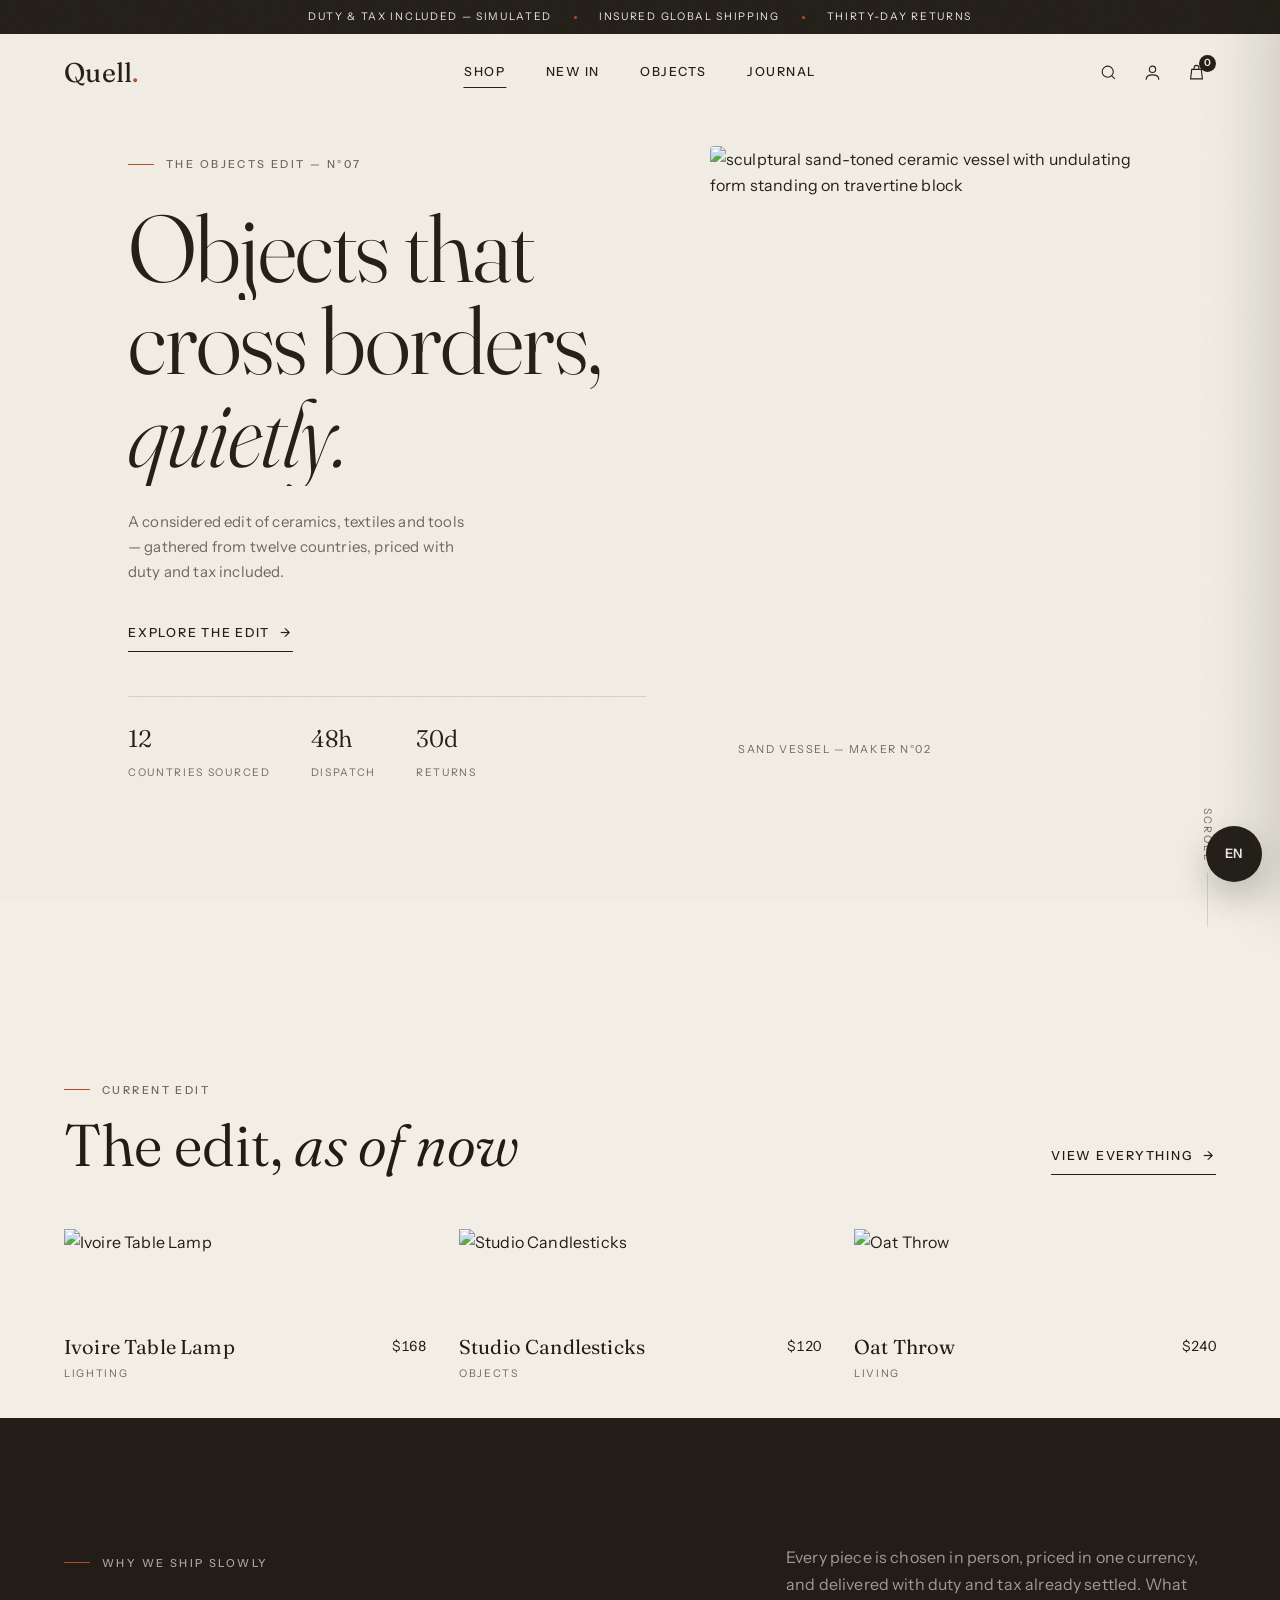
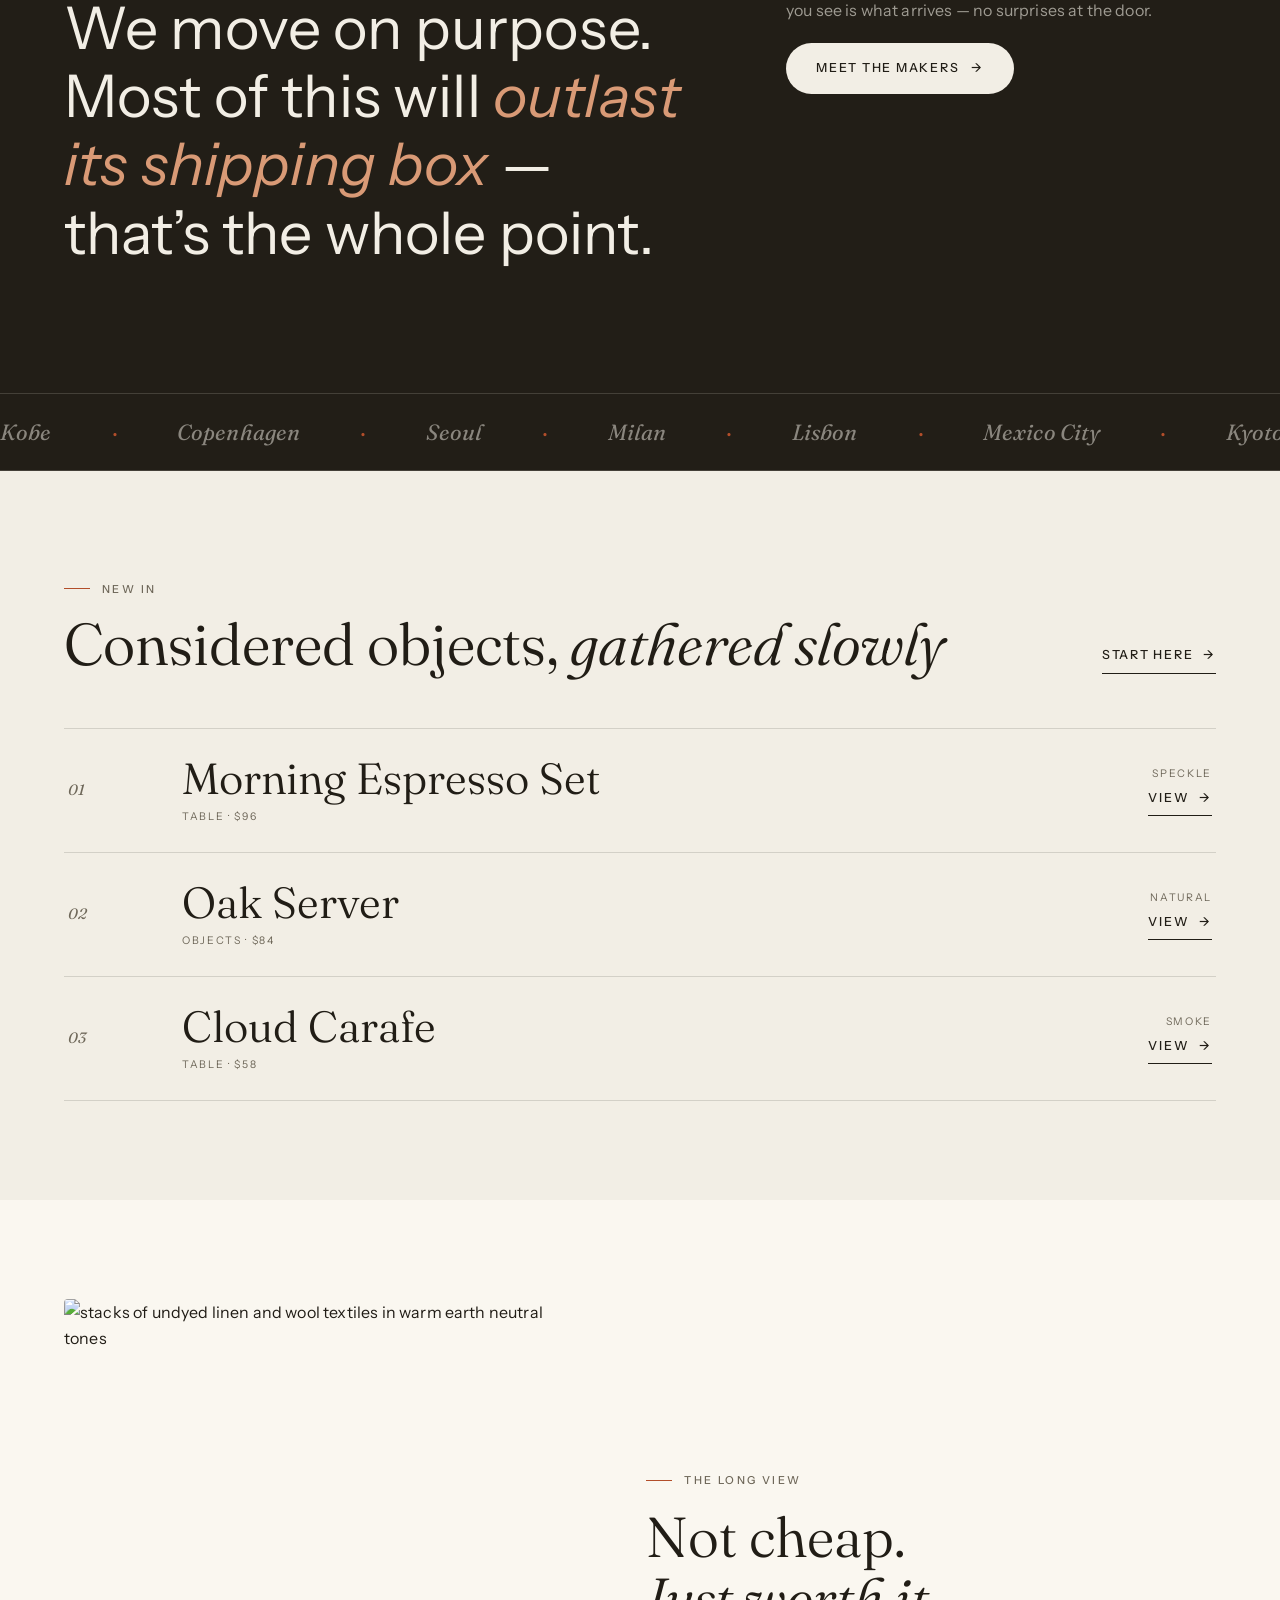
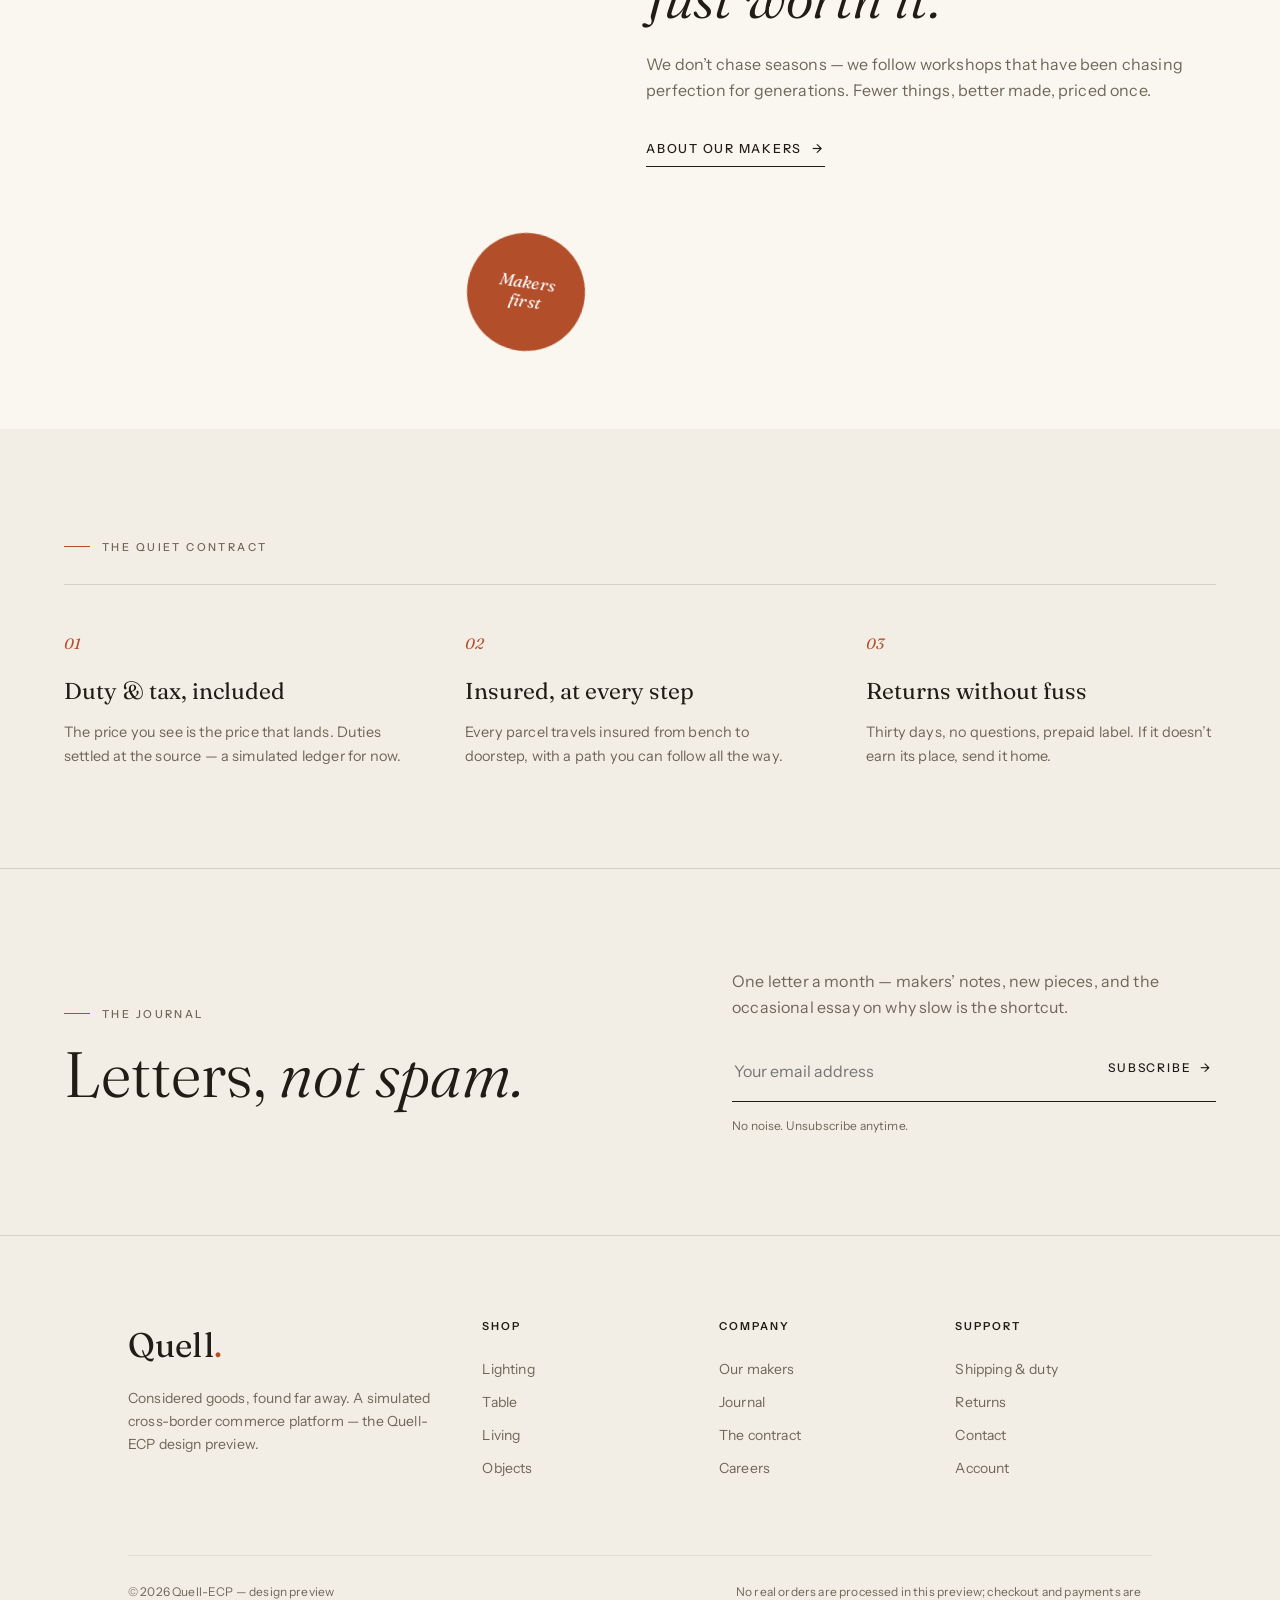
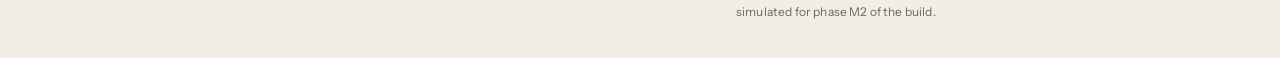
==== design/index.html @ 609f94a9 "feat: 搭建模拟跨境电商平台 Co-authored-by: traeagent <traeagent@users.noreply.github.com>" ====
<!DOCTYPE html>
<html lang="en">
<head>
<meta charset="UTF-8">
<meta name="viewport" content="width=device-width, initial-scale=1.0">
<title>QUELL — Considered goods from across the world</title>
<meta name="description" content="A considered edit of ceramics, textiles and objects — gathered from twelve countries. Design preview for Quell-ECP.">
<link rel="icon" href="data:image/svg+xml,%3Csvg xmlns='http://www.w3.org/2000/svg' viewBox='0 0 64 64'%3E%3Ccircle cx='32' cy='32' r='32' fill='%23211D16'/%3E%3Ctext x='32' y='44' font-family='Georgia,serif' font-style='italic' font-size='34' fill='%23F2EEE5' text-anchor='middle'%3EQ%3C/text%3E%3C/svg%3E">
<link rel="preconnect" href="https://fonts.googleapis.com">
<link rel="preconnect" href="https://fonts.gstatic.com" crossorigin>
<link href="https://fonts.googleapis.com/css2?family=Fraunces:ital,opsz,wght@0,9..144,300..600;1,9..144,300..600&family=Instrument+Sans:ital,wght@0,400..700;1,400..700&display=swap" rel="stylesheet">
<link rel="stylesheet" href="assets/style.css">
</head>
<body>

<!-- ============ chrome ============ -->
<div class="chrome">
  <div class="microbar">
    <span data-i18n="micro.duty">Duty &amp; tax included — simulated</span><span class="dot"></span>
    <span data-i18n="micro.insure">Insured global shipping</span><span class="dot"></span>
    <span data-i18n="micro.return">Thirty-day returns</span>
  </div>
  <nav class="nav">
    <a class="brand" href="index.html">Quell<span class="dot">.</span></a>
    <div class="nav-links">
      <a href="#edit" class="active" data-i18n="nav.shop">Shop</a>
      <a href="#new" data-i18n="nav.new">New in</a>
      <a href="#about" data-i18n="nav.objects">Objects</a>
      <a href="#values" data-i18n="nav.journal">Journal</a>
    </div>
    <div class="nav-tools">
      <div class="searchbox" id="searchbox">
        <input id="search-input" type="search" data-i18n-ph="search.ph" placeholder="Search the edit…" aria-label="Search">
        <kbd>↵</kbd>
      </div>
      <button class="tool search-t" aria-label="Search">
        <svg viewBox="0 0 24 24" fill="none" stroke="currentColor"><circle cx="11" cy="11" r="7"/><path d="m20 20-3.8-3.8"/></svg>
      </button>
      <button class="tool acct-t" aria-label="Account">
        <svg viewBox="0 0 24 24" fill="none" stroke="currentColor"><circle cx="12" cy="8" r="4"/><path d="M4 21c0-4 3.6-6 8-6s8 2 8 6"/></svg>
      </button>
      <button class="tool" data-open-bag aria-label="Bag">
        <svg viewBox="0 0 24 24" fill="none" stroke="currentColor"><path d="M6 8h12l1.5 12h-15L6 8Z"/><path d="M9 8V6a3 3 0 0 1 6 0v2"/></svg>
        <span class="bag-count">0</span>
      </button>
      <button class="tool burger" aria-label="Menu">
        <svg viewBox="0 0 24 24" width="20" height="20" fill="none" stroke="currentColor" stroke-width="1.5"><path d="M3 7h18M3 12h18M3 17h18"/></svg>
      </button>
    </div>
  </nav>
</div>

<!-- ============ mobile menu ============ -->
<div class="menu-overlay" id="menu">
  <button class="tool menu-close" data-menu-close aria-label="Close">
    <svg viewBox="0 0 24 24" fill="none" stroke="currentColor" stroke-width="1.4"><path d="M5 5l14 14M19 5 5 19"/></svg>
  </button>
  <nav class="mnav">
    <a href="#edit"><span class="idx">01</span><span data-i18n="nav.shop">Shop</span></a>
    <a href="#new"><span class="idx">02</span><span data-i18n="nav.new">New in</span></a>
    <a href="#about"><span class="idx">03</span><span data-i18n="nav.objects">Objects</span></a>
    <a href="#values"><span class="idx">04</span><span data-i18n="nav.journal">Journal</span></a>
  </nav>
  <div class="menu-foot" data-i18n-html="menu.foot">Quell — considered goods, found far away.<br>Duty &amp; tax included · simulated environment.</div>
</div>

<!-- ============ hero ============ -->
<header class="hero">
  <div class="hero-grid wrap">
    <div>
      <span class="kicker" data-i18n="hero.kicker">The Objects Edit — N°07</span>
      <h1 class="hero-title" data-i18n-html="hero.title">
        <span class="ln"><span>Objects that</span></span>
        <span class="ln"><span>cross borders,</span></span>
        <span class="ln"><span><em>quietly.</em></span></span>
      </h1>
      <p class="hero-copy" data-i18n="hero.copy">A considered edit of ceramics, textiles and tools — gathered from twelve countries, priced with duty and tax included.</p>
      <div style="margin-top:34px"><a class="lnk" href="#edit"><span data-i18n="hero.explore">Explore the edit</span><span class="ar">→</span></a></div>
      <div class="hero-meta">
        <div class="item"><span class="num">12</span><span class="lbl" data-i18n="meta.countries">Countries sourced</span></div>
        <div class="item"><span class="num">48h</span><span class="lbl" data-i18n="meta.dispatch">Dispatch</span></div>
        <div class="item"><span class="num">30d</span><span class="lbl" data-i18n="meta.returns">Returns</span></div>
      </div>
    </div>
    <div class="hero-side">
      <div class="hero-media">
        <img data-img="sculptural sand-toned ceramic vessel with undulating form standing on travertine block" data-size="portrait_4_3" alt="Sand ceramic vessel">
      </div>
      <span class="hero-caption" data-i18n="hero.caption">Sand vessel — maker N°02</span>
    </div>
  </div>
  <span class="scroll-cue" data-i18n="cue.scroll">Scroll</span>
</header>

<main>
  <!-- ============ current edit ============ -->
  <section class="sec" id="edit">
    <div class="wrap">
      <div class="sec-head">
        <div>
          <span class="kicker" data-i18n="sec.editK">Current edit</span>
          <h2 data-i18n-html="sec.editTitle">The edit, <em>as of now</em></h2>
        </div>
        <a class="lnk" href="#new"><span data-i18n="ui.viewAll">View everything</span><span class="ar">→</span></a>
      </div>
      <div class="grid-3" id="edit-grid"></div>
    </div>
  </section>

  <!-- ============ dark statement band ============ -->
  <section class="band">
    <div class="sec wrap">
      <div class="band-grid">
        <div>
          <span class="kicker on-night" data-i18n="band.kicker">Why we ship slowly</span>
          <p class="statement" style="margin-top:22px" data-i18n-html="band.statement">We move on purpose. Most of this will <em>outlast its shipping box</em> — that’s the whole point.</p>
        </div>
        <div class="note">
          <p data-i18n="band.note1">Every piece is chosen in person, priced in one currency, and delivered with duty and tax already settled. What you see is what arrives — no surprises at the door.</p>
          <p style="margin-top:20px"><a class="btn btn-light" href="product.html?id=lamp"><span data-i18n="ui.meetMakers">Meet the makers</span><span class="ar" style="transition:transform .45s var(--ease-out)">→</span></a></p>
        </div>
      </div>
    </div>
    <div class="ticker">
      <div class="ticker-track">
        <span>Kobe</span><span>Copenhagen</span><span>Seoul</span><span>Milan</span><span>Lisbon</span><span>Mexico City</span><span>Kyoto</span><span>Oslo</span><span>Kobe</span><span>Copenhagen</span><span>Seoul</span><span>Milan</span><span>Lisbon</span><span>Mexico City</span><span>Kyoto</span><span>Oslo</span>
      </div>
    </div>
  </section>

  <!-- ============ new arrivals (editorial list) ============ -->
  <section class="sec" id="new">
    <div class="wrap">
      <div class="sec-head">
        <div>
          <span class="kicker" data-i18n="sec.newK">New in</span>
          <h2 data-i18n-html="sec.newTitle">Considered objects, <em>gathered slowly</em></h2>
        </div>
        <a class="lnk" href="product.html?id=espresso"><span data-i18n="ui.startHere">Start here</span><span class="ar">→</span></a>
      </div>
      <div class="list" id="new-list"></div>
    </div>
  </section>

  <!-- ============ about split ============ -->
  <section class="sec" id="about" style="background:var(--card)">
    <div class="wrap split">
      <div class="media rv">
        <img data-img="stacks of undyed linen and wool textiles in warm earth neutral tones" data-size="portrait_4_3" alt="Linen and wool textiles">
        <span class="stamp" data-i18n-html="about.stamp">Makers<br>first</span>
      </div>
      <div class="words">
        <span class="kicker" data-i18n="sec.aboutK">The long view</span>
        <h2 style="margin-top:18px" data-i18n-html="sec.aboutTitle">Not cheap.<br><em>Just worth it.</em></h2>
        <p data-i18n="about.para">We don’t chase seasons — we follow workshops that have been chasing perfection for generations. Fewer things, better made, priced once.</p>
        <a class="lnk" href="#values"><span data-i18n="about.link">About our makers</span><span class="ar">→</span></a>
      </div>
    </div>
  </section>

  <!-- ============ values ============ -->
  <section class="sec" id="values">
    <div class="wrap">
      <span class="kicker" data-i18n="sec.valuesK">The quiet contract</span>
      <div class="values" style="margin-top:28px">
        <div class="value rv">
          <span class="no">01</span>
          <h3 data-i18n="v1t">Duty &amp; tax, included</h3>
          <p data-i18n="v1p">The price you see is the price that lands. Duties settled at the source — a simulated ledger for now.</p>
        </div>
        <div class="value rv" style="--d:90ms">
          <span class="no">02</span>
          <h3 data-i18n="v2t">Insured, at every step</h3>
          <p data-i18n="v2p">Every parcel travels insured from bench to doorstep, with a path you can follow all the way.</p>
        </div>
        <div class="value rv" style="--d:180ms">
          <span class="no">03</span>
          <h3 data-i18n="v3t">Returns without fuss</h3>
          <p data-i18n="v3p">Thirty days, no questions, prepaid label. If it doesn’t earn its place, send it home.</p>
        </div>
      </div>
    </div>
  </section>

  <!-- ============ journal / newsletter ============ -->
  <section class="sec news" id="journal">
    <div class="wrap news-inner">
      <div>
        <span class="kicker" data-i18n="sec.newsK">The Journal</span>
        <h2 style="margin-top:18px" data-i18n-html="sec.newsTitle">Letters, <em>not spam.</em></h2>
      </div>
      <div>
        <p class="note" style="color:var(--ink-soft);margin-bottom:22px" data-i18n="news.note">One letter a month — makers’ notes, new pieces, and the occasional essay on why slow is the shortcut.</p>
        <form class="form" id="news-form">
          <input type="email" required data-i18n-ph="news.ph" placeholder="Your email address" aria-label="Email address">
          <button type="submit"><span data-i18n="ui.subscribe">Subscribe</span><span class="ar">→</span></button>
        </form>
        <p class="form-note" data-i18n="news.fine">No noise. Unsubscribe anytime.</p>
      </div>
    </div>
  </section>
</main>

<!-- ============ footer ============ -->
<footer class="site">
  <div class="foot-grid wrap">
    <div>
      <div class="foot-brand">Quell<span class="dot">.</span></div>
      <p class="foot-desc" data-i18n="footer.desc">Considered goods, found far away. A simulated cross-border commerce platform — the Quell-ECP design preview.</p>
    </div>
    <div class="foot-col">
      <div class="ttl" data-i18n="col.shop">Shop</div>
      <a data-i18n="f.lighting" href="product.html?id=lamp">Lighting</a>
      <a data-i18n="f.table" href="product.html?id=espresso">Table</a>
      <a data-i18n="f.living" href="product.html?id=throw">Living</a>
      <a data-i18n="f.objects" href="#new">Objects</a>
    </div>
    <div class="foot-col">
      <div class="ttl" data-i18n="col.company">Company</div>
      <a data-i18n="f.makers" href="#about">Our makers</a>
      <a data-i18n="f.journal" href="#journal">Journal</a>
      <a data-i18n="f.contract" href="#values">The contract</a>
      <a data-i18n="f.careers" href="#">Careers</a>
    </div>
    <div class="foot-col">
      <div class="ttl" data-i18n="col.support">Support</div>
      <a data-i18n="f.ship" href="#">Shipping &amp; duty</a>
      <a data-i18n="f.returns" href="#">Returns</a>
      <a data-i18n="f.contact" href="#">Contact</a>
      <a data-i18n="f.account" href="#">Account</a>
    </div>
  </div>
  <div class="wrap foot-base">
    <span data-i18n="base.copy">© 2026 Quell-ECP — design preview</span>
    <span class="fine" data-i18n="base.fine">No real orders are processed in this preview; checkout and payments are simulated for phase M2 of the build.</span>
  </div>
</footer>

<!-- ============ bag drawer ============ -->
<div class="veil"></div>
<aside class="bag" id="bag" aria-label="Shopping bag">
  <div class="bag-head">
    <h3 data-i18n="bag.title">Your bag</h3>
    <button class="bag-close" data-close-bag aria-label="Close bag">
      <svg viewBox="0 0 24 24" width="18" height="18" fill="none" stroke="currentColor" stroke-width="1.4"><path d="M5 5l14 14M19 5 5 19"/></svg>
    </button>
  </div>
  <div class="ship-bar">
    <p class="txt"></p>
    <div class="ship-track"><div class="ship-fill"></div></div>
  </div>
  <div class="bag-items">
    <div id="bag-list"></div>
  </div>
  <div class="bag-foot">
    <div class="bag-total"><span data-i18n="bag.subtotal">Subtotal</span><b>$0</b></div>
    <p class="bag-note" data-i18n="bag.note">Duty &amp; tax included · insured shipping</p>
    <button class="btn btn-dark checkout-demo"><span data-i18n="bag.checkout">Checkout — demo</span><span class="ar">→</span></button>
    <div style="text-align:center;margin-top:14px">
      <button class="lnk" data-close-bag style="font-size:11px"><span data-i18n="bag.continue">Continue browsing</span></button>
    </div>
  </div>
</aside>

<!-- ============ floating language switch ============ -->
<div class="langfab" id="langfab" aria-label="Language">
  <button class="core" id="langfab-core" aria-expanded="false" aria-haspopup="true" aria-label="Switch language">
    <span id="lang-code">EN</span>
  </button>
  <div class="langpop" role="menu">
    <button role="menuitemradio" data-lang="en" class="on" aria-checked="true"><span>English</span><span class="code">EN</span></button>
    <button role="menuitemradio" data-lang="zh" aria-checked="false"><span>中文</span><span class="code">中</span></button>
    <button role="menuitemradio" data-lang="ja" aria-checked="false"><span>日本語</span><span class="code">日</span></button>
  </div>
</div>

<script src="assets/i18n.js"></script>
<script src="assets/shop.js"></script>
<script src="assets/app.js"></script>
</body>
</html>
---- design/assets/style.css ----
/* ============================================================
   QUELL — Quell-ECP storefront design preview
   Editorial quiet-luxury direction
   ============================================================ */

:root {
  color-scheme: light;

  /* palette */
  --paper: #F2EEE5;
  --paper-2: #EAE4D6;
  --card: #FAF7F0;
  --ink: #211D16;
  --ink-soft: #6E6759;
  --line: rgba(33, 29, 22, 0.14);
  --line-soft: rgba(33, 29, 22, 0.08);
  --accent: #B24E2A;          /* burnt sienna */
  --accent-soft: rgba(178, 78, 42, 0.1);
  --night: #221E17;           /* dark band */
  --night-2: #2B2620;
  --night-line: rgba(242, 238, 229, 0.16);

  /* type */
  --serif: "Fraunces", "Songti SC", "Noto Serif CJK SC", "Source Han Serif SC", "Yu Mincho", "Hiragino Mincho ProN", Georgia, serif;
  --sans: "Instrument Sans", "PingFang SC", "Hiragino Sans GB", "Noto Sans CJK SC", "Source Han Sans SC", "Yu Gothic UI", system-ui, "Helvetica Neue", Arial, sans-serif;

  /* motion */
  --ease-out: cubic-bezier(0.22, 0.61, 0.21, 1);
  --ease-io: cubic-bezier(0.4, 0, 0.2, 1);
  --dur: 0.85s;

  --pad-x: clamp(20px, 5vw, 64px);
  --sec: clamp(72px, 11vh, 148px);
}

/* ---------- reset / base ---------- */
*, *::before, *::after { box-sizing: border-box; margin: 0; padding: 0; }
html { scroll-behavior: smooth; -webkit-text-size-adjust: 100%; }
body {
  background: var(--paper);
  color: var(--ink);
  font: 400 16px/1.65 var(--sans);
  letter-spacing: 0.01em;
  overflow-x: hidden;
  -webkit-font-smoothing: antialiased;
}
body.no-scroll { overflow: hidden; }
img { display: block; max-width: 100%; }
a { color: inherit; text-decoration: none; }
button { font: inherit; color: inherit; background: none; border: 0; cursor: pointer; }
input, select { font: inherit; color: inherit; }
::selection { background: var(--accent); color: #fff; }

h1, h2, h3, .serif { font-family: var(--serif); font-weight: 400; letter-spacing: 0; }

.wrap { width: min(1280px, 100% - var(--pad-x) * 2); margin-inline: auto; }

.smallcaps {
  font-size: 11px;
  letter-spacing: 0.18em;
  text-transform: uppercase;
  font-weight: 500;
}

/* grain */
body::after {
  content: "";
  position: fixed; inset: 0;
  z-index: 200;
  pointer-events: none;
  opacity: 0.05;
  background-image: url("data:image/svg+xml,%3Csvg xmlns='http://www.w3.org/2000/svg' width='140' height='140'%3E%3Cfilter id='n'%3E%3CfeTurbulence type='fractalNoise' baseFrequency='0.85' numOctaves='2' stitchTiles='stitch'/%3E%3C/filter%3E%3Crect width='100%25' height='100%25' filter='url(%23n)'/%3E%3C/svg%3E");
}

/* ============================================================
   Reveal choreography
   ============================================================ */
.rv { opacity: 0; transform: translateY(26px); transition: opacity var(--dur) var(--ease-out), transform var(--dur) var(--ease-out); transition-delay: var(--d, 0ms); will-change: opacity, transform; }
.rv.in { opacity: 1; transform: none; }
@media (prefers-reduced-motion: reduce) {
  .rv { opacity: 1; transform: none; transition: none; }
  *, *::before, *::after { animation-duration: 0.001s !important; }
}

/* ============================================================
   Header chrome
   ============================================================ */
.chrome {
  position: fixed; top: 0; left: 0; right: 0;
  z-index: 90;
  transition: background-color 0.5s var(--ease-io), box-shadow 0.5s var(--ease-io);
}
.chrome.solid {
  background: color-mix(in srgb, var(--paper) 82%, transparent);
  -webkit-backdrop-filter: blur(14px);
  backdrop-filter: blur(14px);
  box-shadow: 0 1px 0 var(--line-soft);
}

.microbar {
  background: var(--ink);
  color: var(--paper);
  height: 34px;
  display: flex; align-items: center; justify-content: center;
  gap: 22px;
  font-size: 10.5px; letter-spacing: 0.16em; text-transform: uppercase;
  transition: transform 0.5s var(--ease-io), opacity 0.4s;
}
.chrome.hidemicro .microbar { transform: translateY(-100%); opacity: 0; }
.microbar .dot { width: 3px; height: 3px; border-radius: 50%; background: var(--accent); display: inline-block; }

.nav {
  height: 76px;
  display: flex; align-items: center; justify-content: space-between;
  padding-inline: var(--pad-x);
  gap: 24px;
}
.brand { font-family: var(--serif); font-size: 27px; letter-spacing: 0.01em; line-height: 1; position: relative; }
.brand i { font-style: italic; font-size: 0.72em; }
.brand .dot { color: var(--accent); }

.nav-links { display: flex; gap: clamp(20px, 3vw, 42px); position: absolute; left: 50%; transform: translateX(-50%); }
.nav-links a {
  font-size: 12.5px; letter-spacing: 0.12em; text-transform: uppercase; font-weight: 500;
  position: relative; padding: 6px 1px;
}
.nav-links a::after {
  content: ""; position: absolute; left: 0; bottom: 0; height: 1px; width: 100%;
  background: currentColor; transform: scaleX(0); transform-origin: right;
  transition: transform 0.45s var(--ease-out);
}
.nav-links a:hover::after, .nav-links a.active::after { transform: scaleX(1); transform-origin: left; }

.nav-tools { display: flex; align-items: center; gap: 4px; }
/* floating language switch */
.langfab { position: fixed; right: 18px; bottom: calc(18px + env(safe-area-inset-bottom)); z-index: 60; }
.langfab .core {
  width: 56px; height: 56px; border-radius: 50%;
  background: var(--ink); color: var(--paper);
  display: grid; place-items: center;
  font-size: 13px; font-weight: 600; letter-spacing: 0.06em;
  box-shadow: 0 14px 34px rgba(20, 16, 8, 0.22);
  transition: transform 0.35s var(--ease-out), background-color 0.3s;
}
.langfab .core:hover { transform: translateY(-2px); background: var(--accent); }
.langpop {
  position: absolute; right: 0; bottom: calc(100% + 12px);
  min-width: 168px;
  background: var(--paper);
  border: 1px solid var(--line);
  border-radius: 12px;
  box-shadow: 0 22px 50px rgba(20, 16, 8, 0.18);
  padding: 6px;
  opacity: 0; transform: translateY(8px) scale(0.98);
  transform-origin: bottom right;
  pointer-events: none;
  transition: opacity 0.3s var(--ease-out), transform 0.35s var(--ease-out);
}
.langfab.open .langpop { opacity: 1; transform: none; pointer-events: auto; }
.langpop button {
  width: 100%; display: flex; align-items: center; justify-content: space-between;
  padding: 10px 14px; border-radius: 8px;
  font-size: 13.5px; color: var(--text-muted);
  transition: background-color 0.2s, color 0.2s;
}
.langpop button:hover { background: var(--surface-muted); color: var(--ink); }
.langpop button .code { font-size: 11px; letter-spacing: 0.1em; color: var(--text-muted); }
.langpop button.on { color: var(--ink); font-weight: 500; }
.langpop button.on .code { color: var(--accent); }
.tool {
  width: 40px; height: 40px; display: grid; place-items: center; border-radius: 50%;
  position: relative; transition: background-color 0.3s;
}
.tool:hover { background: var(--accent-soft); }
.tool svg { width: 19px; height: 19px; stroke-width: 1.4; }
.bag-count {
  position: absolute; top: 3px; right: 0;
  min-width: 17px; height: 17px; padding-inline: 4px;
  border-radius: 999px; background: var(--ink); color: var(--paper);
  font-size: 10px; font-weight: 600; display: grid; place-items: center;
  transition: transform 0.25s var(--ease-io);
}
.bag-count.bump { animation: bump 0.4s var(--ease-io); }
@keyframes bump { 40% { transform: scale(1.4); } }

/* search inline */
.searchbox {
  display: grid; grid-template-columns: 1fr auto; align-items: center;
  border-bottom: 1px solid var(--line);
  overflow: hidden; width: 0;
  opacity: 0; pointer-events: none;
  transition: width 0.45s var(--ease-out), opacity 0.3s;
}
.searchbox.on { width: 240px; opacity: 1; pointer-events: auto; }
.searchbox input { border: 0; outline: 0; background: transparent; width: 100%; min-width: 0; padding: 8px 4px 8px 2px; font-size: 14px; }
.searchbox kbd { font-size: 10px; color: var(--ink-soft); padding-right: 2px; }

/* mobile hamburger */
.burger { display: none; }

/* ============================================================
   Mobile menu overlay
   ============================================================ */
.menu-overlay {
  position: fixed; inset: 0; z-index: 95;
  background: var(--paper);
  display: flex; flex-direction: column;
  padding: calc(34px + 76px) var(--pad-x) 40px;
  clip-path: inset(0 0 100% 0);
  visibility: hidden;
  transition: clip-path 0.7s var(--ease-out), visibility 0s linear 0.7s;
}
.menu-overlay.open { clip-path: inset(0 0 0% 0); visibility: visible; transition: clip-path 0.7s var(--ease-out); }
.menu-overlay .mnav { display: flex; flex-direction: column; gap: 6px; }
.menu-overlay .mnav a {
  font-family: var(--serif); font-size: clamp(34px, 9vw, 58px); line-height: 1.12;
  display: flex; align-items: baseline; gap: 16px;
  opacity: 0; transform: translateY(18px);
  transition: opacity 0.6s var(--ease-out), transform 0.6s var(--ease-out);
}
.menu-overlay.open .mnav a { opacity: 1; transform: none; }
.menu-overlay.open .mnav a:nth-child(1){ transition-delay: 0.12s; }
.menu-overlay.open .mnav a:nth-child(2){ transition-delay: 0.18s; }
.menu-overlay.open .mnav a:nth-child(3){ transition-delay: 0.24s; }
.menu-overlay.open .mnav a:nth-child(4){ transition-delay: 0.3s; }
.menu-overlay .mnav .idx { font-size: 11px; letter-spacing: 0.2em; color: var(--accent); font-family: var(--sans); }
.menu-foot { margin-top: auto; color: var(--ink-soft); font-size: 13px; }
.menu-close { position: absolute; top: 96px; right: var(--pad-x); }

/* ============================================================
   Buttons / links / chips
   ============================================================ */
.btn {
  display: inline-flex; align-items: center; gap: 12px;
  padding: 15px 30px; border-radius: 999px;
  font-size: 12.5px; letter-spacing: 0.14em; text-transform: uppercase; font-weight: 500;
  transition: transform 0.45s var(--ease-out), background-color 0.3s, color 0.3s, box-shadow 0.45s var(--ease-out);
  will-change: transform;
}
.btn .ar { transition: transform 0.45s var(--ease-out); }
.btn:hover .ar { transform: translateX(5px); }
.btn:active { transform: scale(0.97); }
.btn-dark { background: var(--ink); color: var(--paper); }
.btn-dark:hover { background: var(--accent); }
.btn-light { background: var(--paper); color: var(--ink); }
.btn-light:hover { background: var(--card); }
.btn-ghost { border: 1px solid var(--line); }
.btn-ghost:hover { border-color: var(--ink); }

.lnk {
  position: relative; display: inline-flex; align-items: center; gap: 10px;
  font-size: 12.5px; letter-spacing: 0.14em; text-transform: uppercase; font-weight: 500;
  padding-bottom: 8px;
}
.lnk::after {
  content: ""; position: absolute; left: 0; bottom: 0; height: 1px; width: 100%;
  background: currentColor; transform-origin: right; transition: transform 0.5s var(--ease-out);
}
.lnk .ar { transition: transform 0.45s var(--ease-out); }
.lnk:hover::after { transform: scaleX(0); transform-origin: right; }
.lnk:hover .ar { transform: translateX(5px); }
.lnk.on-paper::after, .lnk.on-paper .ar { color: currentColor; }

.kicker {
  display: inline-flex; align-items: center; gap: 12px;
  font-size: 11px; letter-spacing: 0.22em; text-transform: uppercase; font-weight: 500;
  color: var(--ink-soft);
}
.kicker::before { content: ""; width: 26px; height: 1px; background: var(--accent); }
.kicker.on-night { color: rgba(242,238,229,0.66); }

/* ============================================================
   Hero (home)
   ============================================================ */
.hero {
  min-height: 100vh;
  display: flex; flex-direction: column;
  padding: calc(34px + 76px + 4vh) var(--pad-x) clamp(28px, 5vh, 60px);
  position: relative;
}
.hero-grid {
  flex: 1;
  display: grid; grid-template-columns: 1.08fr 0.92fr;
  gap: clamp(28px, 5vw, 80px);
  align-items: center;
}
.hero-title {
  font-size: clamp(46px, 7.4vw, 108px);
  line-height: 0.98;
  font-weight: 320;
  margin: 28px 0 30px;
  letter-spacing: -0.015em;
}
.hero-title .ln {
  display: block; overflow: hidden; padding-bottom: 0.06em; margin-bottom: -0.06em;
}
.hero-title .ln span { display: inline-block; transform: translateY(110%); animation: rise-in 1.1s var(--ease-out) forwards; animation-delay: calc(var(--i) * 120ms + 100ms); }
.hero-title.noanim .ln span { animation: none; transform: none; }
@keyframes rise-in { to { transform: none; } }
.hero-title em { font-style: italic; font-weight: 300; }

.hero-side { position: relative; align-self: stretch; min-height: 54vh; }
.hero-media {
  position: absolute; inset: 0;
  overflow: hidden; border-radius: 4px;
  transform: scale(0.94); opacity: 0;
  animation: media-in 1.4s var(--ease-out) 0.5s forwards;
}
@keyframes media-in { to { transform: none; opacity: 1; } }
.hero-media img { width: 100%; height: 100%; object-fit: cover; transform: scale(1.06); animation: unzoom 2.4s var(--ease-out) 0.9s forwards; }
@keyframes unzoom { to { transform: scale(1); } }
.hero-caption {
  position: absolute; left: 14px; bottom: 14px;
  background: var(--paper); padding: 10px 14px; border-radius: 3px;
  font-size: 11px; letter-spacing: 0.14em; text-transform: uppercase; color: var(--ink-soft);
  animation: fadeup 0.9s var(--ease-out) 1.5s both;
}
@keyframes fadeup { from { opacity: 0; transform: translateY(10px); } }

.hero-copy { color: var(--ink-soft); max-width: 34ch; font-size: 15px; }
.hero-meta {
  display: flex; gap: 40px; margin-top: 44px;
  border-top: 1px solid var(--line); padding-top: 22px;
}
.hero-meta .item { display: flex; flex-direction: column; gap: 6px; }
.hero-meta .num { font-family: var(--serif); font-size: 24px; font-weight: 340; }
.hero-meta .lbl { font-size: 10.5px; letter-spacing: 0.16em; text-transform: uppercase; color: var(--ink-soft); }

.scroll-cue {
  margin-top: 26px; display: inline-flex; align-items: center; gap: 12px;
  color: var(--ink-soft); font-size: 10.5px; letter-spacing: 0.2em; text-transform: uppercase;
  writing-mode: vertical-rl; align-self: flex-end;
}
.scroll-cue::after { content: ""; width: 1px; height: 54px; background: var(--line); animation: cue 2s var(--ease-io) infinite; transform-origin: top; }
@keyframes cue { 0% {transform: scaleY(0);} 45% {transform: scaleY(1);} 100% {transform: scaleY(1) translateY(12px);} }

/* ============================================================
   Section framing
   ============================================================ */
.sec { padding-block: var(--sec); position: relative; }
.sec-head {
  display: flex; align-items: flex-end; justify-content: space-between;
  gap: 24px; margin-bottom: clamp(36px, 6vh, 64px);
}
.sec-head h2 { font-size: clamp(34px, 4.6vw, 62px); line-height: 1.02; font-weight: 340; margin-top: 16px; }
.sec-head h2 em { font-style: italic; }

/* ============================================================
   Product card / grid
   ============================================================ */
.grid-3 { display: grid; grid-template-columns: repeat(3, 1fr); gap: clamp(18px, 2.6vw, 40px); }
.grid-4 { display: grid; grid-template-columns: repeat(4, 1fr); gap: clamp(16px, 2vw, 30px); }
.card { position: relative; }
.card-media {
  position: relative; overflow: hidden; border-radius: 4px;
  background: var(--card);
  aspect-ratio: 4 / 5;
}
.card-media img { width: 100%; height: 100%; object-fit: cover; transition: transform 1.2s var(--ease-out); }
.card:hover .card-media img { transform: scale(1.055); }
.card-tag {
  position: absolute; top: 14px; left: 14px;
  background: var(--paper); padding: 6px 11px; border-radius: 999px;
  font-size: 10px; letter-spacing: 0.16em; text-transform: uppercase; font-weight: 500;
}
.card-tag.sold { background: var(--ink); color: var(--paper); }
.quick {
  position: absolute; left: 50%; bottom: 16px; transform: translate(-50%, 14px);
  background: var(--ink); color: var(--paper);
  padding: 12px 22px; border-radius: 999px;
  font-size: 11px; letter-spacing: 0.16em; text-transform: uppercase; font-weight: 500;
  display: inline-flex; align-items: center; gap: 8px;
  opacity: 0; pointer-events: none;
  transition: opacity 0.4s var(--ease-out), transform 0.4s var(--ease-out), background-color 0.3s;
}
.card:hover .quick, .quick:focus-visible { opacity: 1; pointer-events: auto; transform: translate(-50%, 0); }
.quick:hover { background: var(--accent); }
.card-info { padding-top: 16px; display: flex; justify-content: space-between; gap: 12px; }
.card-info .name { font-family: var(--serif); font-size: 20px; font-weight: 380; line-height: 1.2; }
.card-info .cat { font-size: 10.5px; letter-spacing: 0.16em; text-transform: uppercase; color: var(--ink-soft); margin-top: 4px; }
.card-info .price { font-size: 14px; white-space: nowrap; font-variant-numeric: tabular-nums; }

/* editorial list for numbered products */
.list {
  border-top: 1px solid var(--line);
}
.list-row {
  display: grid; grid-template-columns: 90px 1fr auto;
  gap: 24px; align-items: center;
  padding: clamp(18px, 3vh, 30px) 4px;
  border-bottom: 1px solid var(--line);
  position: relative; overflow: hidden;
}
.list-row .no { font-family: var(--serif); font-size: 15px; font-style: italic; color: var(--ink-soft); }
.list-row h3 { font-size: clamp(24px, 3.4vw, 44px); font-weight: 330; line-height: 1.05; }
.list-row .meta { display: flex; flex-direction: column; align-items: flex-end; gap: 6px; }
.list-row .cat { font-size: 10.5px; letter-spacing: 0.16em; text-transform: uppercase; color: var(--ink-soft); }
.list-row::after {
  content: ""; position: absolute; inset: 0; background: var(--accent-soft);
  transform: scaleY(0); transform-origin: bottom; transition: transform 0.5s var(--ease-out);
}
.list-row:hover::after { transform: scaleY(1); }
.list-row > * { position: relative; z-index: 1; transition: transform 0.5s var(--ease-out); }
.list-row:hover > * { transform: translateX(14px); }

/* ============================================================
   Dark statement band
   ============================================================ */
.band {
  background: var(--night); color: var(--paper);
  overflow: hidden; position: relative;
}
.band .sec { --sec: clamp(90px, 14vh, 190px); }
.band-rule { height: 1px; background: var(--night-line); }
.statement {
  font-size: clamp(30px, 4.6vw, 64px);
  line-height: 1.16; font-weight: 320; max-width: 22ch;
}
.statement em { font-style: italic; color: #d99a76; }
.band-grid { display: grid; grid-template-columns: 1.2fr 0.8fr; gap: clamp(40px, 6vw, 110px); align-items: start; }
.band-grid .note { color: rgba(242,238,229,0.6); max-width: 44ch; }
.band .note p + p { margin-top: 14px; }

/* country ticker */
.ticker { border-block: 1px solid var(--night-line); overflow: hidden; padding: 20px 0; }
.ticker-track { display: flex; gap: 60px; width: max-content; animation: tick 34s linear infinite; }
.ticker span {
  font-family: var(--serif); font-style: italic; font-size: 22px; color: rgba(242,238,229,0.5);
  white-space: nowrap; display: inline-flex; align-items: center; gap: 60px;
}
.ticker span::after { content: "·"; color: var(--accent); font-style: normal; }
@keyframes tick { to { transform: translateX(-50%); } }
@media (prefers-reduced-motion: reduce) { .ticker-track { animation: none; } }

/* ============================================================
   Values / why
   ============================================================ */
.values { display: grid; grid-template-columns: repeat(3, 1fr); gap: clamp(24px, 4vw, 60px); border-top: 1px solid var(--line); padding-top: clamp(28px, 5vh, 48px); }
.value .no { font-family: var(--serif); font-style: italic; color: var(--accent); font-size: 15px; }
.value h3 { font-size: 23px; font-weight: 380; margin: 16px 0 10px; }
.value p { color: var(--ink-soft); font-size: 14.5px; max-width: 40ch; }

/* ============================================================
   Newsletter
   ============================================================ */
.news { border-top: 1px solid var(--line); }
.news-inner { display: grid; grid-template-columns: 1.1fr 0.9fr; gap: clamp(32px, 6vw, 90px); align-items: center; }
.news h2 { font-size: clamp(34px, 5vw, 66px); font-weight: 320; line-height: 1.04; }
.news h2 em { font-style: italic; }
.form { display: flex; border-bottom: 1px solid var(--ink); }
.form input { flex: 1; background: transparent; border: 0; outline: 0; padding: 16px 2px; font-size: 16px; }
.form button { padding: 0 4px 8px; font-size: 12px; letter-spacing: 0.16em; text-transform: uppercase; font-weight: 500; display: inline-flex; gap: 8px; align-items: center; }
.form button .ar { transition: transform 0.4s var(--ease-out); }
.form button:hover .ar { transform: translateX(6px); }
.form-note { margin-top: 14px; font-size: 12px; color: var(--ink-soft); }

/* ============================================================
   Footer
   ============================================================ */
footer.site { background: var(--paper); border-top: 1px solid var(--line); padding: clamp(60px, 9vh, 110px) var(--pad-x) 36px; }
.foot-grid { display: grid; grid-template-columns: 1.6fr repeat(3, 1fr); gap: 40px; margin-bottom: 70px; }
.foot-brand { font-family: var(--serif); font-size: 34px; }
.foot-brand .dot { color: var(--accent); }
.foot-desc { color: var(--ink-soft); font-size: 14px; max-width: 34ch; margin-top: 14px; }
.foot-col .ttl { font-size: 11px; letter-spacing: 0.18em; text-transform: uppercase; font-weight: 600; margin-bottom: 18px; }
.foot-col a { display: block; color: var(--ink-soft); font-size: 14px; padding: 5px 0; transition: color 0.25s, transform 0.25s; }
.foot-col a:hover { color: var(--ink); transform: translateX(4px); }
.foot-base {
  display: flex; justify-content: space-between; gap: 20px; flex-wrap: wrap;
  border-top: 1px solid var(--line-soft); padding-top: 26px;
  color: var(--ink-soft); font-size: 12px;
}
.foot-base .fine { max-width: 52ch; }

/* ============================================================
   Page head (non-home)
   ============================================================ */
.page-head {
  padding: calc(34px + 76px + clamp(24px, 5vh, 60px)) var(--pad-x) 0;
}
.breadcrumbs { display: flex; gap: 10px; font-size: 12px; color: var(--ink-soft); }
.breadcrumbs a:hover { color: var(--ink); }
.breadcrumbs .sep { opacity: 0.5; }

/* ============================================================
   Product detail
   ============================================================ */
.pdp { display: grid; grid-template-columns: 1.06fr 0.94fr; gap: clamp(32px, 5vw, 84px); padding-block: clamp(28px, 5vh, 52px) var(--sec); }
.pdp-media { display: grid; grid-template-columns: 84px 1fr; gap: 16px; align-items: start; }
.thumbs { display: flex; flex-direction: column; gap: 12px; }
.thumbs button {
  width: 84px; aspect-ratio: 4/5; border-radius: 3px; overflow: hidden; opacity: 0.55;
  transition: opacity 0.3s, transform 0.3s; position: relative;
}
.thumbs button.on { opacity: 1; outline: 1px solid var(--ink); outline-offset: 2px; }
.thumbs button:hover { opacity: 1; transform: translateY(-2px); }
.thumbs img { width: 100%; height: 100%; object-fit: cover; }
.stage { position: relative; overflow: hidden; border-radius: 4px; background: var(--card); aspect-ratio: 4/5; }
.stage img { width: 100%; height: 100%; object-fit: cover; transition: transform 0.8s var(--ease-out); }
.stage:hover img { transform: scale(1.04); }
.stage .zoom-hint { position: absolute; right: 14px; bottom: 14px; background: var(--paper); padding: 8px 12px; border-radius: 999px; font-size: 10px; letter-spacing: 0.14em; text-transform: uppercase; color: var(--ink-soft); }

.pdp-info { position: sticky; top: 140px; align-self: start; }
.pdp-info h1 { font-size: clamp(34px, 4vw, 52px); font-weight: 330; line-height: 1.05; margin: 14px 0 10px; }
.price-row { display: flex; align-items: baseline; gap: 14px; }
.price-row .price { font-size: 20px; font-variant-numeric: tabular-nums; }
.price-row .tax { font-size: 12px; color: var(--ink-soft); }
.lede { color: var(--ink-soft); margin: 20px 0 26px; max-width: 50ch; }
.opt { margin: 22px 0; }
.opt-head { display: flex; justify-content: space-between; font-size: 11px; letter-spacing: 0.16em; text-transform: uppercase; margin-bottom: 12px; }
.opt-head .val { color: var(--ink-soft); }
.chips { display: flex; gap: 10px; }
.chip {
  width: 44px; height: 44px; border-radius: 50%; border: 1px solid var(--line);
  display: grid; place-items: center; font-size: 11px; transition: all 0.25s;
}
.chip:hover { border-color: var(--ink); }
.chip.on { border-color: var(--ink); box-shadow: inset 0 0 0 1px var(--ink); }
.chip.swatch { position: relative; }
.chip.swatch.on::after { content: ""; position: absolute; inset: -4px; border-radius: 50%; border: 1px solid var(--ink); }

.buy-row { display: flex; gap: 14px; margin-top: 26px; flex-wrap: wrap; }
.qty {
  display: inline-flex; align-items: center; gap: 4px;
  border: 1px solid var(--line); border-radius: 999px; padding: 0 6px;
}
.qty button { width: 40px; height: 48px; font-size: 18px; font-weight: 300; }
.qty .n { width: 30px; text-align: center; font-variant-numeric: tabular-nums; }
.btn-big { padding: 0 44px; height: 52px; flex: 1; min-width: 200px; }

.trust { display: flex; gap: 22px; margin-top: 20px; color: var(--ink-soft); font-size: 12px; flex-wrap: wrap; }
.trust span { display: inline-flex; align-items: center; gap: 7px; }
.trust svg { width: 14px; height: 14px; stroke: var(--accent); }

.acc { border-top: 1px solid var(--line); margin-top: 34px; }
.acc-item { border-bottom: 1px solid var(--line); }
.acc-item summary {
  list-style: none; cursor: pointer;
  display: flex; justify-content: space-between; align-items: center;
  padding: 20px 2px; font-size: 12.5px; letter-spacing: 0.14em; text-transform: uppercase; font-weight: 500;
}
.acc-item summary::-webkit-details-marker { display: none; }
.acc-item summary .pm { position: relative; width: 12px; height: 12px; }
.acc-item summary .pm::before, .acc-item summary .pm::after { content: ""; position: absolute; background: currentColor; transition: transform 0.4s var(--ease-out); }
.acc-item summary .pm::before { top: 5px; left: 0; width: 12px; height: 1.5px; }
.acc-item summary .pm::after { top: 0; left: 5px; width: 1.5px; height: 12px; }
.acc-item[open] summary .pm::after { transform: rotate(90deg) scaleY(0); }
.acc-body { padding: 0 2px 24px; color: var(--ink-soft); font-size: 14.5px; max-width: 60ch; }

/* ============================================================
   Bag drawer + overlays
   ============================================================ */
.veil {
  position: fixed; inset: 0; z-index: 100;
  background: rgba(26, 23, 17, 0.4);
  opacity: 0; pointer-events: none;
  transition: opacity 0.5s var(--ease-io);
  -webkit-backdrop-filter: blur(2px); backdrop-filter: blur(2px);
}
.veil.on { opacity: 1; pointer-events: auto; }

.bag {
  position: fixed; top: 0; right: 0; bottom: 0; z-index: 110;
  width: min(460px, 100vw);
  background: var(--paper);
  display: flex; flex-direction: column;
  transform: translateX(102%);
  transition: transform 0.65s var(--ease-out);
  box-shadow: -24px 0 60px rgba(20, 16, 8, 0.16);
}
.bag.open { transform: none; }
.bag-head { display: flex; align-items: center; justify-content: space-between; padding: 26px var(--pad-x); border-bottom: 1px solid var(--line); }
.bag-head h3 { font-family: var(--serif); font-size: 24px; font-weight: 380; }
.bag-close { width: 40px; height: 40px; display: grid; place-items: center; border-radius: 50%; }
.bag-close:hover { background: var(--accent-soft); }

.ship-bar { padding: 18px var(--pad-x); border-bottom: 1px solid var(--line-soft); }
.ship-bar .txt { font-size: 12.5px; color: var(--ink-soft); margin-bottom: 10px; }
.ship-bar .txt b { color: var(--ink); font-weight: 600; }
.ship-track { height: 3px; background: var(--line-soft); border-radius: 3px; overflow: hidden; }
.ship-fill { height: 100%; width: 0%; background: var(--accent); border-radius: 3px; transition: width 0.6s var(--ease-out); }

.bag-items { flex: 1; overflow-y: auto; padding: 8px var(--pad-x); }
.line {
  display: grid; grid-template-columns: 84px 1fr auto; gap: 16px;
  padding: 18px 0; border-bottom: 1px solid var(--line-soft);
  animation: slidein 0.5s var(--ease-out) both;
}
@keyframes slidein { from { opacity: 0; transform: translateX(24px); } }
.line .thumb { width: 84px; aspect-ratio: 4/5; border-radius: 3px; overflow: hidden; background: var(--card); }
.line .thumb img { width: 100%; height: 100%; object-fit: cover; }
.line .nm { font-family: var(--serif); font-size: 17px; line-height: 1.2; }
.line .vr { font-size: 12px; color: var(--ink-soft); margin: 3px 0 8px; }
.line .op { display: flex; align-items: center; justify-content: space-between; }
.mini-qty { display: inline-flex; align-items: center; border: 1px solid var(--line); border-radius: 999px; }
.mini-qty button { width: 26px; height: 26px; font-size: 14px; line-height: 1; }
.mini-qty .n { width: 22px; text-align: center; font-size: 13px; }
.line .rm { font-size: 11px; letter-spacing: 0.1em; text-transform: uppercase; color: var(--ink-soft); text-decoration: underline; text-underline-offset: 3px; }
.line .rm:hover { color: var(--accent); }
.line .sub { font-size: 13px; font-variant-numeric: tabular-nums; margin-top: 10px; text-align: right; }
.line .top { display: flex; justify-content: space-between; gap: 12px; }
.empty { text-align: center; padding: 60px 20px; color: var(--ink-soft); }
.empty .glyph { font-family: var(--serif); font-size: 60px; line-height: 1; margin-bottom: 16px; color: var(--line); }

.bag-foot { border-top: 1px solid var(--line); padding: 22px var(--pad-x) 28px; }
.bag-total { display: flex; justify-content: space-between; font-size: 15px; margin-bottom: 6px; }
.bag-total b { font-weight: 600; }
.bag-note { font-size: 11.5px; color: var(--ink-soft); margin: 8px 0 16px; text-align: center; }
.bag-foot .btn { width: 100%; justify-content: center; }

/* toast */
.toast-wrap { position: fixed; left: 24px; bottom: 24px; z-index: 130; display: flex; flex-direction: column; gap: 10px; }
.toast {
  display: flex; align-items: center; gap: 14px;
  background: var(--ink); color: var(--paper);
  padding: 14px 20px; border-radius: 6px;
  font-size: 13.5px;
  box-shadow: 0 18px 40px rgba(20,16,8,0.24);
  transform: translateY(16px); opacity: 0;
  transition: transform 0.5s var(--ease-out), opacity 0.5s;
}
.toast.on { transform: none; opacity: 1; }
.toast .tick { width: 22px; height: 22px; border-radius: 50%; background: var(--accent); display: grid; place-items: center; flex: none; }
.toast .tick svg { width: 11px; height: 11px; stroke: #fff; }
.toast .sub { display: block; font-size: 11px; color: rgba(242,238,229,0.66); margin-top: 1px; }

/* ============================================================
   Reveal section alt: image + words (about strip on home)
   ============================================================ */
.split { display: grid; grid-template-columns: 0.94fr 1.06fr; gap: clamp(32px, 6vw, 96px); align-items: center; }
.split .media { position: relative; }
.split .media img { width: 100%; aspect-ratio: 4/5; object-fit: cover; border-radius: 4px; }
.split .media .stamp {
  position: absolute; right: -16px; bottom: -20px;
  width: 118px; height: 118px; border-radius: 50%;
  background: var(--accent); color: #fff;
  display: grid; place-items: center; text-align: center;
  font-family: var(--serif); font-style: italic; font-size: 17px; line-height: 1.1;
  transform: rotate(8deg);
  animation: float 7s ease-in-out infinite;
}
@keyframes float { 50% { transform: rotate(4deg) translateY(-8px); } }
.split .words h2 { font-size: clamp(32px, 4.4vw, 58px); font-weight: 330; line-height: 1.08; }
.split .words h2 em { font-style: italic; }
.split .words p { color: var(--ink-soft); margin: 22px 0 30px; max-width: 52ch; }

/* ============================================================
   Responsive
   ============================================================ */
@media (max-width: 980px) {
  .hero-grid { grid-template-columns: 1fr; }
  .hero-side { min-height: 66vw; order: -1; }
  .band-grid, .split, .news-inner { grid-template-columns: 1fr; }
  .pdp { grid-template-columns: 1fr; }
  .pdp-media { grid-template-columns: 1fr; }
  .thumbs { flex-direction: row; order: 2; }
  .pdp-info { position: static; }
  .foot-grid { grid-template-columns: repeat(2, 1fr); }
}
@media (max-width: 860px) {
  .nav-links, .tool.search-t, .tool.acct-t { display: none; }
  .burger { display: grid; }
  .nav { height: 68px; }
}
@media (max-width: 700px) {
  .grid-3, .grid-4 { grid-template-columns: repeat(2, 1fr); }
  .values { grid-template-columns: 1fr; }
  .list-row { grid-template-columns: 44px 1fr auto; gap: 14px; }
  .list-row .meta { display: none; }
  .hero-meta { gap: 22px; flex-wrap: wrap; }
  .microbar { gap: 10px; letter-spacing: 0.08em; font-size: 9.5px; }
  .scroll-cue { display: none; }
  .foot-grid { grid-template-columns: 1fr; }
}
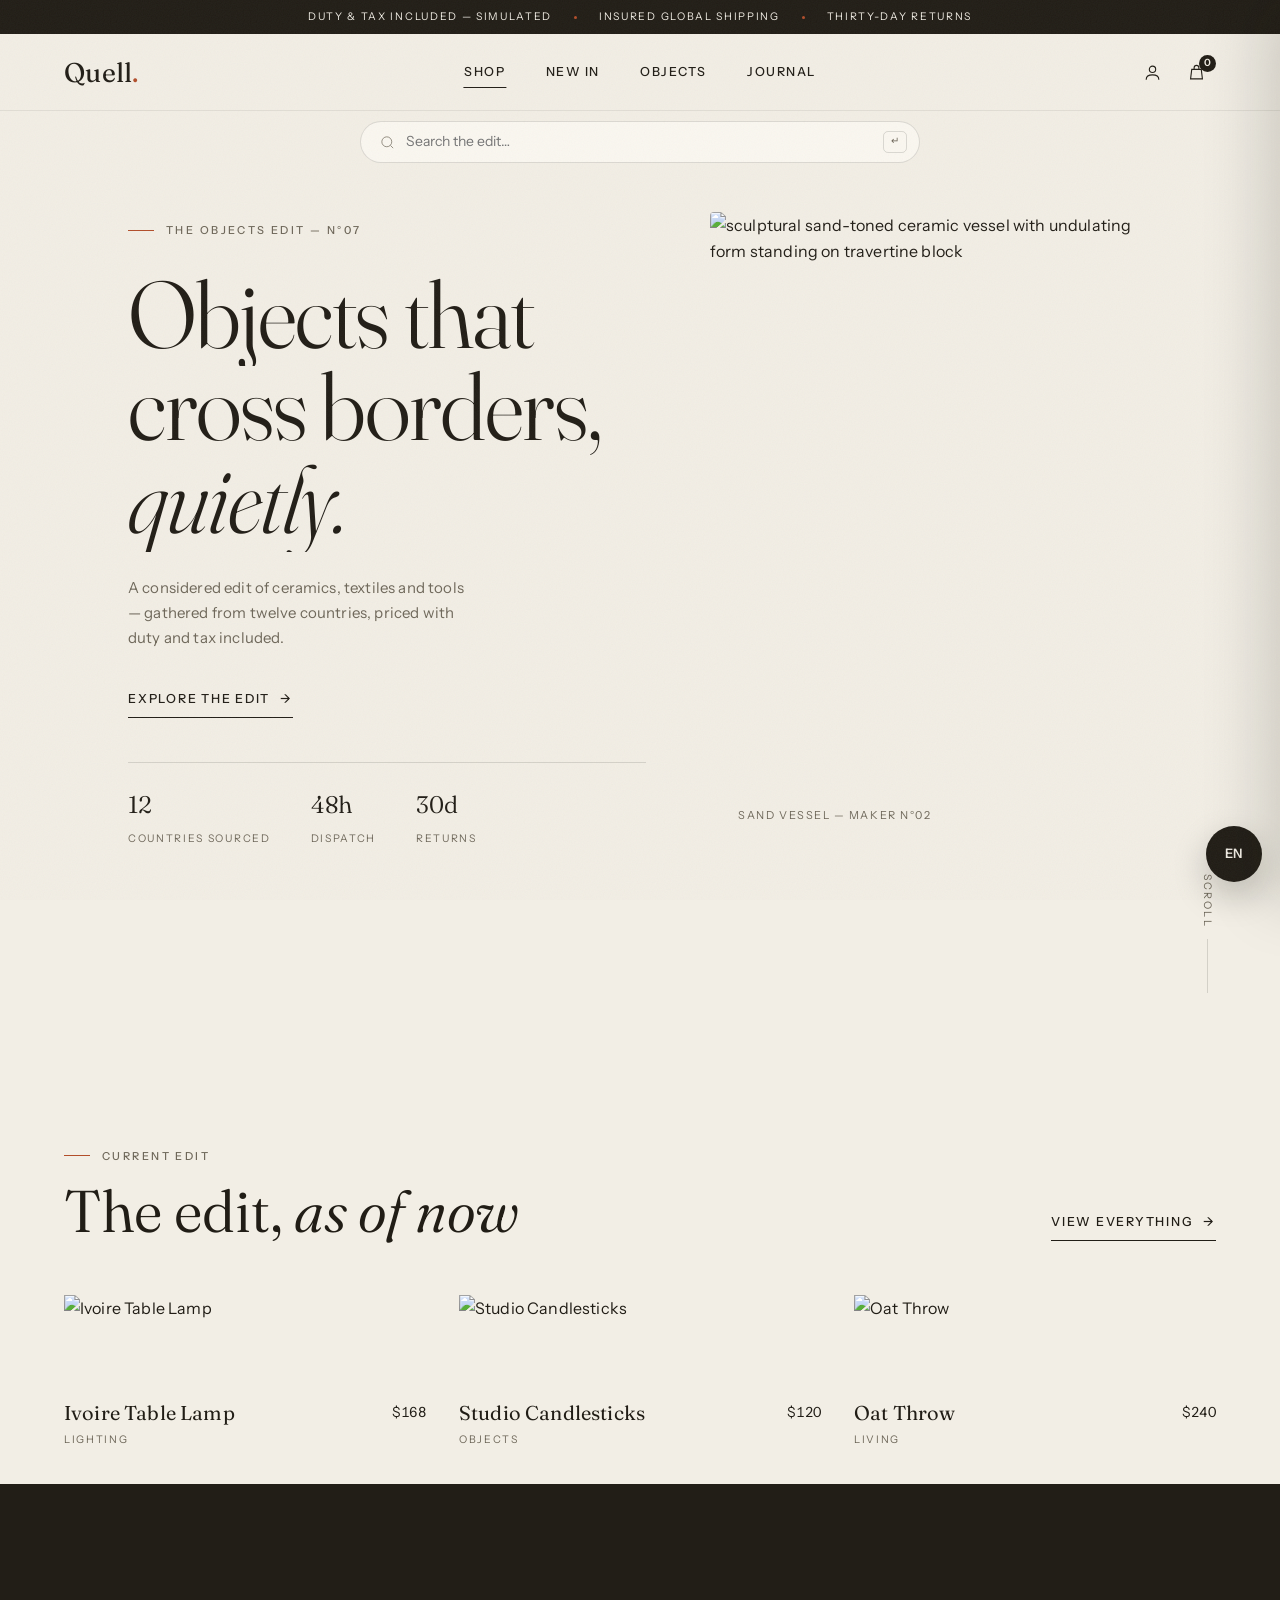
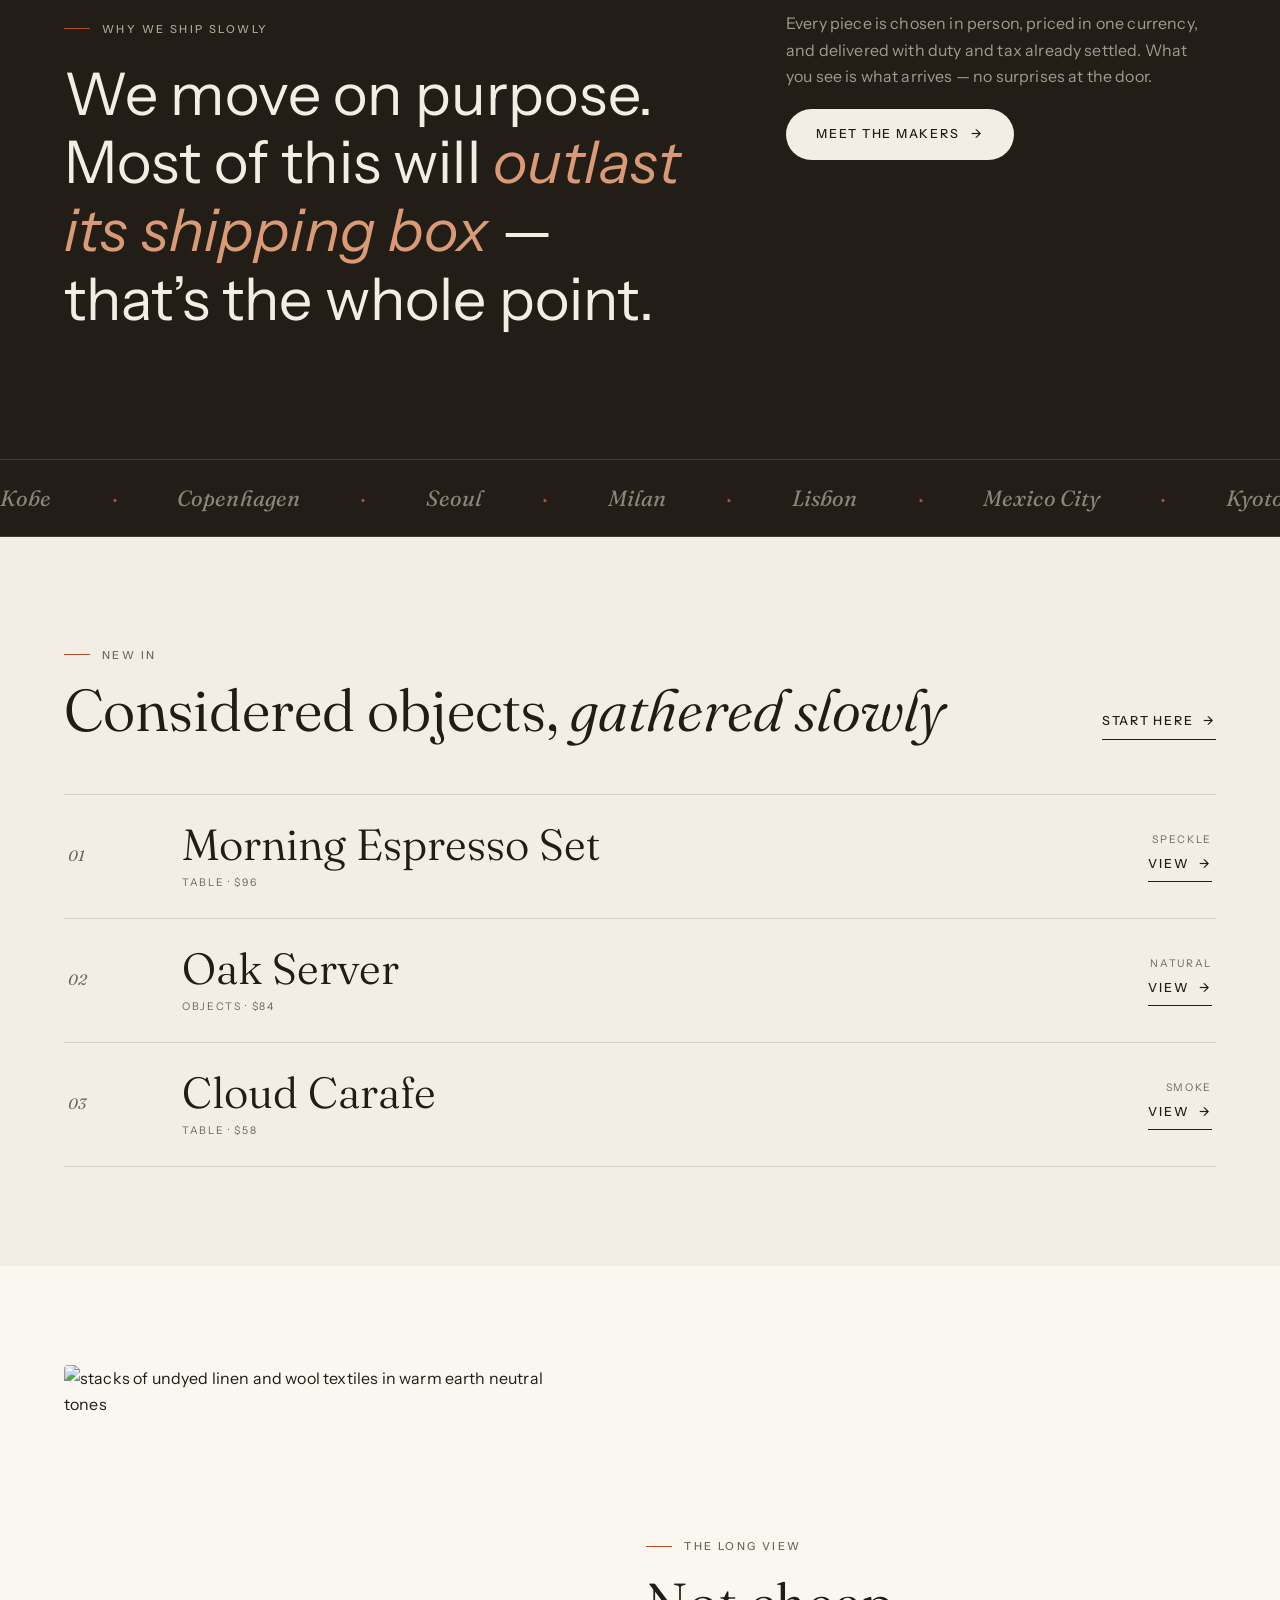
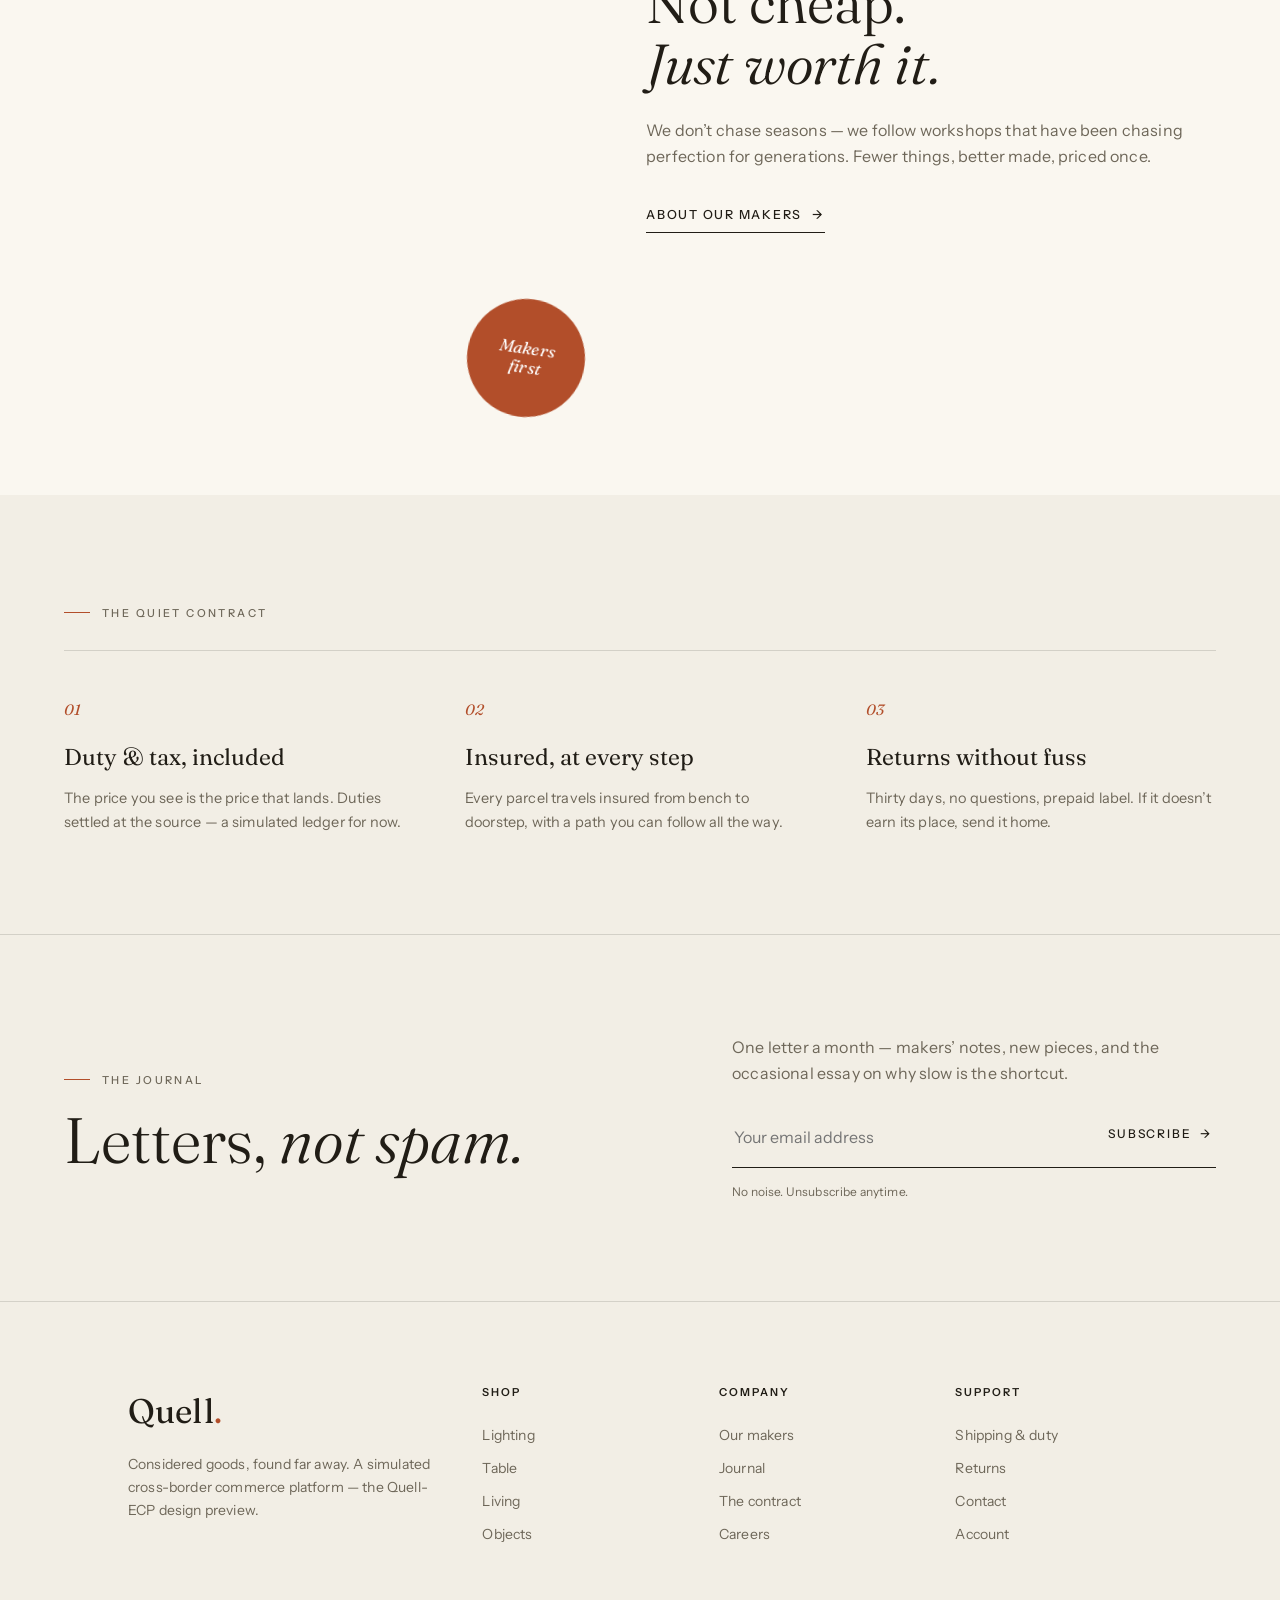
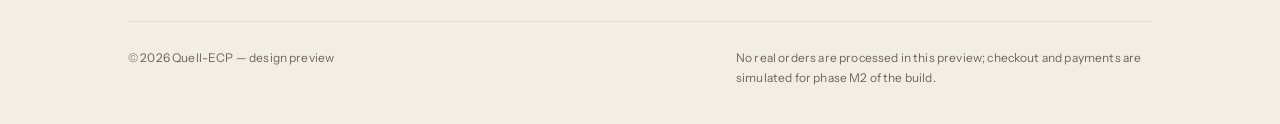
==== commit 933fd278: "feat: 搭建模拟跨境电商平台 Co-authored-by: traeagent <traeagent@users.noreply.github.com>" ====
--- a/design/index.html
+++ b/design/index.html
@@ -9,7 +9,7 @@
 <link rel="preconnect" href="https://fonts.googleapis.com">
 <link rel="preconnect" href="https://fonts.gstatic.com" crossorigin>
 <link href="https://fonts.googleapis.com/css2?family=Fraunces:ital,opsz,wght@0,9..144,300..600;1,9..144,300..600&family=Instrument+Sans:ital,wght@0,400..700;1,400..700&display=swap" rel="stylesheet">
-<link rel="stylesheet" href="assets/style.css">
+<link rel="stylesheet" href="assets/style.css?v=7">
 </head>
 <body>
 
@@ -23,19 +23,12 @@
   <nav class="nav">
     <a class="brand" href="index.html">Quell<span class="dot">.</span></a>
     <div class="nav-links">
-      <a href="#edit" class="active" data-i18n="nav.shop">Shop</a>
-      <a href="#new" data-i18n="nav.new">New in</a>
-      <a href="#about" data-i18n="nav.objects">Objects</a>
-      <a href="#values" data-i18n="nav.journal">Journal</a>
+      <a href="#edit" class="active"><span class="tr" data-l="en">Shop</span><span class="tr" data-l="zh">选购</span><span class="tr" data-l="ja">ショップ</span></a>
+      <a href="#new"><span class="tr" data-l="en">New in</span><span class="tr" data-l="zh">新品</span><span class="tr" data-l="ja">新着</span></a>
+      <a href="#about"><span class="tr" data-l="en">Objects</span><span class="tr" data-l="zh">器物</span><span class="tr" data-l="ja">プロダクト</span></a>
+      <a href="#values"><span class="tr" data-l="en">Journal</span><span class="tr" data-l="zh">手记</span><span class="tr" data-l="ja">ジャーナル</span></a>
     </div>
     <div class="nav-tools">
-      <div class="searchbox" id="searchbox">
-        <input id="search-input" type="search" data-i18n-ph="search.ph" placeholder="Search the edit…" aria-label="Search">
-        <kbd>↵</kbd>
-      </div>
-      <button class="tool search-t" aria-label="Search">
-        <svg viewBox="0 0 24 24" fill="none" stroke="currentColor"><circle cx="11" cy="11" r="7"/><path d="m20 20-3.8-3.8"/></svg>
-      </button>
       <button class="tool acct-t" aria-label="Account">
         <svg viewBox="0 0 24 24" fill="none" stroke="currentColor"><circle cx="12" cy="8" r="4"/><path d="M4 21c0-4 3.6-6 8-6s8 2 8 6"/></svg>
       </button>
@@ -48,6 +41,15 @@
       </button>
     </div>
   </nav>
+  <div class="searchrow">
+    <div class="wrap searchrow-in">
+      <form class="sline" role="search">
+        <svg class="s-ic" viewBox="0 0 24 24" fill="none" stroke="currentColor"><circle cx="11" cy="11" r="7"/><path d="m20 20-3.8-3.8"/></svg>
+        <input id="search-input" type="search" data-i18n-ph="search.ph" placeholder="Search the edit…" aria-label="Search the edit">
+        <kbd>↵</kbd>
+      </form>
+    </div>
+  </div>
 </div>
 
 <!-- ============ mobile menu ============ -->
@@ -56,12 +58,12 @@
     <svg viewBox="0 0 24 24" fill="none" stroke="currentColor" stroke-width="1.4"><path d="M5 5l14 14M19 5 5 19"/></svg>
   </button>
   <nav class="mnav">
-    <a href="#edit"><span class="idx">01</span><span data-i18n="nav.shop">Shop</span></a>
-    <a href="#new"><span class="idx">02</span><span data-i18n="nav.new">New in</span></a>
-    <a href="#about"><span class="idx">03</span><span data-i18n="nav.objects">Objects</span></a>
-    <a href="#values"><span class="idx">04</span><span data-i18n="nav.journal">Journal</span></a>
+    <a href="#edit"><span class="idx">01</span><span class="tr" data-l="en">Shop</span><span class="tr" data-l="zh">选购</span><span class="tr" data-l="ja">ショップ</span></a>
+    <a href="#new"><span class="idx">02</span><span class="tr" data-l="en">New in</span><span class="tr" data-l="zh">新品</span><span class="tr" data-l="ja">新着</span></a>
+    <a href="#about"><span class="idx">03</span><span class="tr" data-l="en">Objects</span><span class="tr" data-l="zh">器物</span><span class="tr" data-l="ja">プロダクト</span></a>
+    <a href="#values"><span class="idx">04</span><span class="tr" data-l="en">Journal</span><span class="tr" data-l="zh">手记</span><span class="tr" data-l="ja">ジャーナル</span></a>
   </nav>
-  <div class="menu-foot" data-i18n-html="menu.foot">Quell — considered goods, found far away.<br>Duty &amp; tax included · simulated environment.</div>
+  <div class="menu-foot"><span class="tr" data-l="en">Quell — considered goods, found far away.</span><span class="tr" data-l="zh">Quell — 值得远渡重洋的器物。</span><span class="tr" data-l="ja">Quell — 海を越えても手にしたい品。</span><br><span class="tr" data-l="en">Duty &amp; tax included · simulated environment.</span><span class="tr" data-l="zh">关税与税费已包含 · 模拟环境。</span><span class="tr" data-l="ja">関税・税込み · シミュレーション環境。</span></div>
 </div>
 
 <!-- ============ hero ============ -->
@@ -206,33 +208,33 @@
   <div class="foot-grid wrap">
     <div>
       <div class="foot-brand">Quell<span class="dot">.</span></div>
-      <p class="foot-desc" data-i18n="footer.desc">Considered goods, found far away. A simulated cross-border commerce platform — the Quell-ECP design preview.</p>
+      <p class="foot-desc"><span class="tr" data-l="en">Considered goods, found far away. A simulated cross-border commerce platform — the Quell-ECP design preview.</span><span class="tr" data-l="zh">值得远渡重洋的器物。一个模拟跨境电商平台——Quell-ECP 的设计预览。</span><span class="tr" data-l="ja">海を越えても手にしたい品。シミュレーション型クロスボーダーEC——Quell-ECP デザインプレビュー。</span></p>
     </div>
     <div class="foot-col">
-      <div class="ttl" data-i18n="col.shop">Shop</div>
-      <a data-i18n="f.lighting" href="product.html?id=lamp">Lighting</a>
-      <a data-i18n="f.table" href="product.html?id=espresso">Table</a>
-      <a data-i18n="f.living" href="product.html?id=throw">Living</a>
-      <a data-i18n="f.objects" href="#new">Objects</a>
+      <div class="ttl"><span class="tr" data-l="en">Shop</span><span class="tr" data-l="zh">选购</span><span class="tr" data-l="ja">ショップ</span></div>
+      <a href="product.html?id=lamp"><span class="tr" data-l="en">Lighting</span><span class="tr" data-l="zh">灯具</span><span class="tr" data-l="ja">照明</span></a>
+      <a href="product.html?id=espresso"><span class="tr" data-l="en">Table</span><span class="tr" data-l="zh">餐桌</span><span class="tr" data-l="ja">テーブル</span></a>
+      <a href="product.html?id=throw"><span class="tr" data-l="en">Living</span><span class="tr" data-l="zh">起居</span><span class="tr" data-l="ja">リビング</span></a>
+      <a href="#new"><span class="tr" data-l="en">Objects</span><span class="tr" data-l="zh">器物</span><span class="tr" data-l="ja">オブジェ</span></a>
     </div>
     <div class="foot-col">
-      <div class="ttl" data-i18n="col.company">Company</div>
-      <a data-i18n="f.makers" href="#about">Our makers</a>
-      <a data-i18n="f.journal" href="#journal">Journal</a>
-      <a data-i18n="f.contract" href="#values">The contract</a>
-      <a data-i18n="f.careers" href="#">Careers</a>
+      <div class="ttl"><span class="tr" data-l="en">Company</span><span class="tr" data-l="zh">品牌</span><span class="tr" data-l="ja">ブランド</span></div>
+      <a href="#about"><span class="tr" data-l="en">Our makers</span><span class="tr" data-l="zh">我们的匠人</span><span class="tr" data-l="ja">作り手</span></a>
+      <a href="#journal"><span class="tr" data-l="en">Journal</span><span class="tr" data-l="zh">手记</span><span class="tr" data-l="ja">ジャーナル</span></a>
+      <a href="#values"><span class="tr" data-l="en">The contract</span><span class="tr" data-l="zh">品牌约定</span><span class="tr" data-l="ja">ブランドの約束</span></a>
+      <a href="#"><span class="tr" data-l="en">Careers</span><span class="tr" data-l="zh">加入我们</span><span class="tr" data-l="ja">採用情報</span></a>
     </div>
     <div class="foot-col">
-      <div class="ttl" data-i18n="col.support">Support</div>
-      <a data-i18n="f.ship" href="#">Shipping &amp; duty</a>
-      <a data-i18n="f.returns" href="#">Returns</a>
-      <a data-i18n="f.contact" href="#">Contact</a>
-      <a data-i18n="f.account" href="#">Account</a>
+      <div class="ttl"><span class="tr" data-l="en">Support</span><span class="tr" data-l="zh">支持</span><span class="tr" data-l="ja">サポート</span></div>
+      <a href="#"><span class="tr" data-l="en">Shipping &amp; duty</span><span class="tr" data-l="zh">运费与关税</span><span class="tr" data-l="ja">配送と関税</span></a>
+      <a href="#"><span class="tr" data-l="en">Returns</span><span class="tr" data-l="zh">退货政策</span><span class="tr" data-l="ja">返品ポリシー</span></a>
+      <a href="#"><span class="tr" data-l="en">Contact</span><span class="tr" data-l="zh">联系我们</span><span class="tr" data-l="ja">お問い合わせ</span></a>
+      <a href="#"><span class="tr" data-l="en">Account</span><span class="tr" data-l="zh">账户</span><span class="tr" data-l="ja">アカウント</span></a>
     </div>
   </div>
   <div class="wrap foot-base">
-    <span data-i18n="base.copy">© 2026 Quell-ECP — design preview</span>
-    <span class="fine" data-i18n="base.fine">No real orders are processed in this preview; checkout and payments are simulated for phase M2 of the build.</span>
+    <span><span class="tr" data-l="en">© 2026 Quell-ECP — design preview</span><span class="tr" data-l="zh">© 2026 Quell-ECP — 设计预览</span><span class="tr" data-l="ja">© 2026 Quell-ECP — デザインプレビュー</span></span>
+    <span class="fine"><span class="tr" data-l="en">No real orders are processed in this preview; checkout and payments are simulated for phase M2 of the build.</span><span class="tr" data-l="zh">本预览不处理真实订单；结账与支付为模拟功能，将在 M2 阶段实现。</span><span class="tr" data-l="ja">このプレビューでは実際の注文は発生しません。チェックアウトと決済は M2 で実装予定のシミュレーションです。</span></span>
   </div>
 </footer>
 
@@ -240,7 +242,7 @@
 <div class="veil"></div>
 <aside class="bag" id="bag" aria-label="Shopping bag">
   <div class="bag-head">
-    <h3 data-i18n="bag.title">Your bag</h3>
+    <h3><span class="tr" data-l="en">Your bag</span><span class="tr" data-l="zh">购物袋</span><span class="tr" data-l="ja">バッグ</span></h3>
     <button class="bag-close" data-close-bag aria-label="Close bag">
       <svg viewBox="0 0 24 24" width="18" height="18" fill="none" stroke="currentColor" stroke-width="1.4"><path d="M5 5l14 14M19 5 5 19"/></svg>
     </button>
@@ -253,11 +255,11 @@
     <div id="bag-list"></div>
   </div>
   <div class="bag-foot">
-    <div class="bag-total"><span data-i18n="bag.subtotal">Subtotal</span><b>$0</b></div>
-    <p class="bag-note" data-i18n="bag.note">Duty &amp; tax included · insured shipping</p>
-    <button class="btn btn-dark checkout-demo"><span data-i18n="bag.checkout">Checkout — demo</span><span class="ar">→</span></button>
+    <div class="bag-total"><span><span class="tr" data-l="en">Subtotal</span><span class="tr" data-l="zh">小计</span><span class="tr" data-l="ja">小計</span></span><b>$0</b></div>
+    <p class="bag-note"><span class="tr" data-l="en">Duty &amp; tax included · insured shipping</span><span class="tr" data-l="zh">关税与税费已包含 · 全程投保</span><span class="tr" data-l="ja">関税・税込み · 保険付き配送</span></p>
+    <button class="btn btn-dark checkout-demo"><span><span class="tr" data-l="en">Checkout — demo</span><span class="tr" data-l="zh">结算 — 演示</span><span class="tr" data-l="ja">チェックアウト — デモ</span></span><span class="ar">→</span></button>
     <div style="text-align:center;margin-top:14px">
-      <button class="lnk" data-close-bag style="font-size:11px"><span data-i18n="bag.continue">Continue browsing</span></button>
+      <button class="lnk" data-close-bag style="font-size:11px"><span class="tr" data-l="en">Continue browsing</span><span class="tr" data-l="zh">继续逛逛</span><span class="tr" data-l="ja">買い物を続ける</span></button>
     </div>
   </div>
 </aside>
@@ -274,8 +276,8 @@
   </div>
 </div>
 
-<script src="assets/i18n.js"></script>
-<script src="assets/shop.js"></script>
-<script src="assets/app.js"></script>
+<script src="assets/i18n.js?v=7"></script>
+<script src="assets/shop.js?v=7"></script>
+<script src="assets/app.js?v=7"></script>
 </body>
 </html>
--- a/design/assets/style.css
+++ b/design/assets/style.css
@@ -31,6 +31,12 @@
 
   --pad-x: clamp(20px, 5vw, 64px);
   --sec: clamp(72px, 11vh, 148px);
+
+  /* fixed header heights (micro + main nav + search row) */
+  --h-micro: 34px;
+  --h-nav: 76px;
+  --h-search: 66px;
+  --chrome-h: calc(var(--h-micro) + var(--h-nav) + var(--h-search));
 }
 
 /* ---------- reset / base ---------- */
@@ -61,6 +67,13 @@
   text-transform: uppercase;
   font-weight: 500;
 }
+
+/* inline multi-language tokens: show only the active language.
+   Driven by <html lang> (set by i18n), no JS text rewriting needed. */
+.tr { display: none; }
+html[lang="en"] .tr[data-l="en"],
+html[lang="zh-CN"] .tr[data-l="zh"],
+html[lang="ja"] .tr[data-l="ja"] { display: inline; }
 
 /* grain */
 body::after {
@@ -183,17 +196,27 @@
 .bag-count.bump { animation: bump 0.4s var(--ease-io); }
 @keyframes bump { 40% { transform: scale(1.4); } }
 
-/* search inline */
-.searchbox {
-  display: grid; grid-template-columns: 1fr auto; align-items: center;
-  border-bottom: 1px solid var(--line);
-  overflow: hidden; width: 0;
-  opacity: 0; pointer-events: none;
-  transition: width 0.45s var(--ease-out), opacity 0.3s;
-}
-.searchbox.on { width: 240px; opacity: 1; pointer-events: auto; }
-.searchbox input { border: 0; outline: 0; background: transparent; width: 100%; min-width: 0; padding: 8px 4px 8px 2px; font-size: 14px; }
-.searchbox kbd { font-size: 10px; color: var(--ink-soft); padding-right: 2px; }
+/* dedicated search row (marketplace-style: separate line under the nav) */
+.searchrow { border-top: 1px solid var(--line-soft); }
+.searchrow-in { display: flex; justify-content: center; padding: 10px 0 12px; }
+.sline {
+  display: flex; align-items: center; gap: 10px;
+  width: min(560px, 100%);
+  height: 42px;
+  background: var(--card);
+  border: 1px solid var(--line);
+  border-radius: 999px;
+  padding: 0 12px 0 18px;
+  transition: border-color 0.35s var(--ease-out), box-shadow 0.35s var(--ease-out);
+}
+.sline:focus-within { border-color: var(--ink); box-shadow: 0 0 0 3px var(--accent-soft); }
+.sline .s-ic { width: 17px; height: 17px; color: var(--ink-soft); flex: none; }
+.sline input { flex: 1; min-width: 0; border: 0; outline: 0; background: transparent; font-size: 14px; }
+.sline input::-webkit-search-cancel-button { display: none; }
+.sline kbd {
+  font-size: 10px; color: var(--ink-soft);
+  border: 1px solid var(--line); border-radius: 5px; padding: 2px 7px; flex: none;
+}
 
 /* mobile hamburger */
 .burger { display: none; }
@@ -205,7 +228,7 @@
   position: fixed; inset: 0; z-index: 95;
   background: var(--paper);
   display: flex; flex-direction: column;
-  padding: calc(34px + 76px) var(--pad-x) 40px;
+  padding: calc(var(--chrome-h) + 24px) var(--pad-x) 40px;
   clip-path: inset(0 0 100% 0);
   visibility: hidden;
   transition: clip-path 0.7s var(--ease-out), visibility 0s linear 0.7s;
@@ -225,7 +248,7 @@
 .menu-overlay.open .mnav a:nth-child(4){ transition-delay: 0.3s; }
 .menu-overlay .mnav .idx { font-size: 11px; letter-spacing: 0.2em; color: var(--accent); font-family: var(--sans); }
 .menu-foot { margin-top: auto; color: var(--ink-soft); font-size: 13px; }
-.menu-close { position: absolute; top: 96px; right: var(--pad-x); }
+.menu-close { position: absolute; top: calc(var(--chrome-h) + 6px); right: var(--pad-x); }
 
 /* ============================================================
    Buttons / links / chips
@@ -275,7 +298,7 @@
 .hero {
   min-height: 100vh;
   display: flex; flex-direction: column;
-  padding: calc(34px + 76px + 4vh) var(--pad-x) clamp(28px, 5vh, 60px);
+  padding: calc(var(--chrome-h) + 4vh) var(--pad-x) clamp(28px, 5vh, 60px);
   position: relative;
 }
 .hero-grid {
@@ -476,7 +499,7 @@
    Page head (non-home)
    ============================================================ */
 .page-head {
-  padding: calc(34px + 76px + clamp(24px, 5vh, 60px)) var(--pad-x) 0;
+  padding: calc(var(--chrome-h) + clamp(18px, 4vh, 44px)) var(--pad-x) 0;
 }
 .breadcrumbs { display: flex; gap: 10px; font-size: 12px; color: var(--ink-soft); }
 .breadcrumbs a:hover { color: var(--ink); }
@@ -500,7 +523,7 @@
 .stage:hover img { transform: scale(1.04); }
 .stage .zoom-hint { position: absolute; right: 14px; bottom: 14px; background: var(--paper); padding: 8px 12px; border-radius: 999px; font-size: 10px; letter-spacing: 0.14em; text-transform: uppercase; color: var(--ink-soft); }
 
-.pdp-info { position: sticky; top: 140px; align-self: start; }
+.pdp-info { position: sticky; top: calc(var(--chrome-h) + 14px); align-self: start; }
 .pdp-info h1 { font-size: clamp(34px, 4vw, 52px); font-weight: 330; line-height: 1.05; margin: 14px 0 10px; }
 .price-row { display: flex; align-items: baseline; gap: 14px; }
 .price-row .price { font-size: 20px; font-variant-numeric: tabular-nums; }
@@ -658,6 +681,7 @@
   .foot-grid { grid-template-columns: repeat(2, 1fr); }
 }
 @media (max-width: 860px) {
+  html { --h-nav: 68px; }
   .nav-links, .tool.search-t, .tool.acct-t { display: none; }
   .burger { display: grid; }
   .nav { height: 68px; }
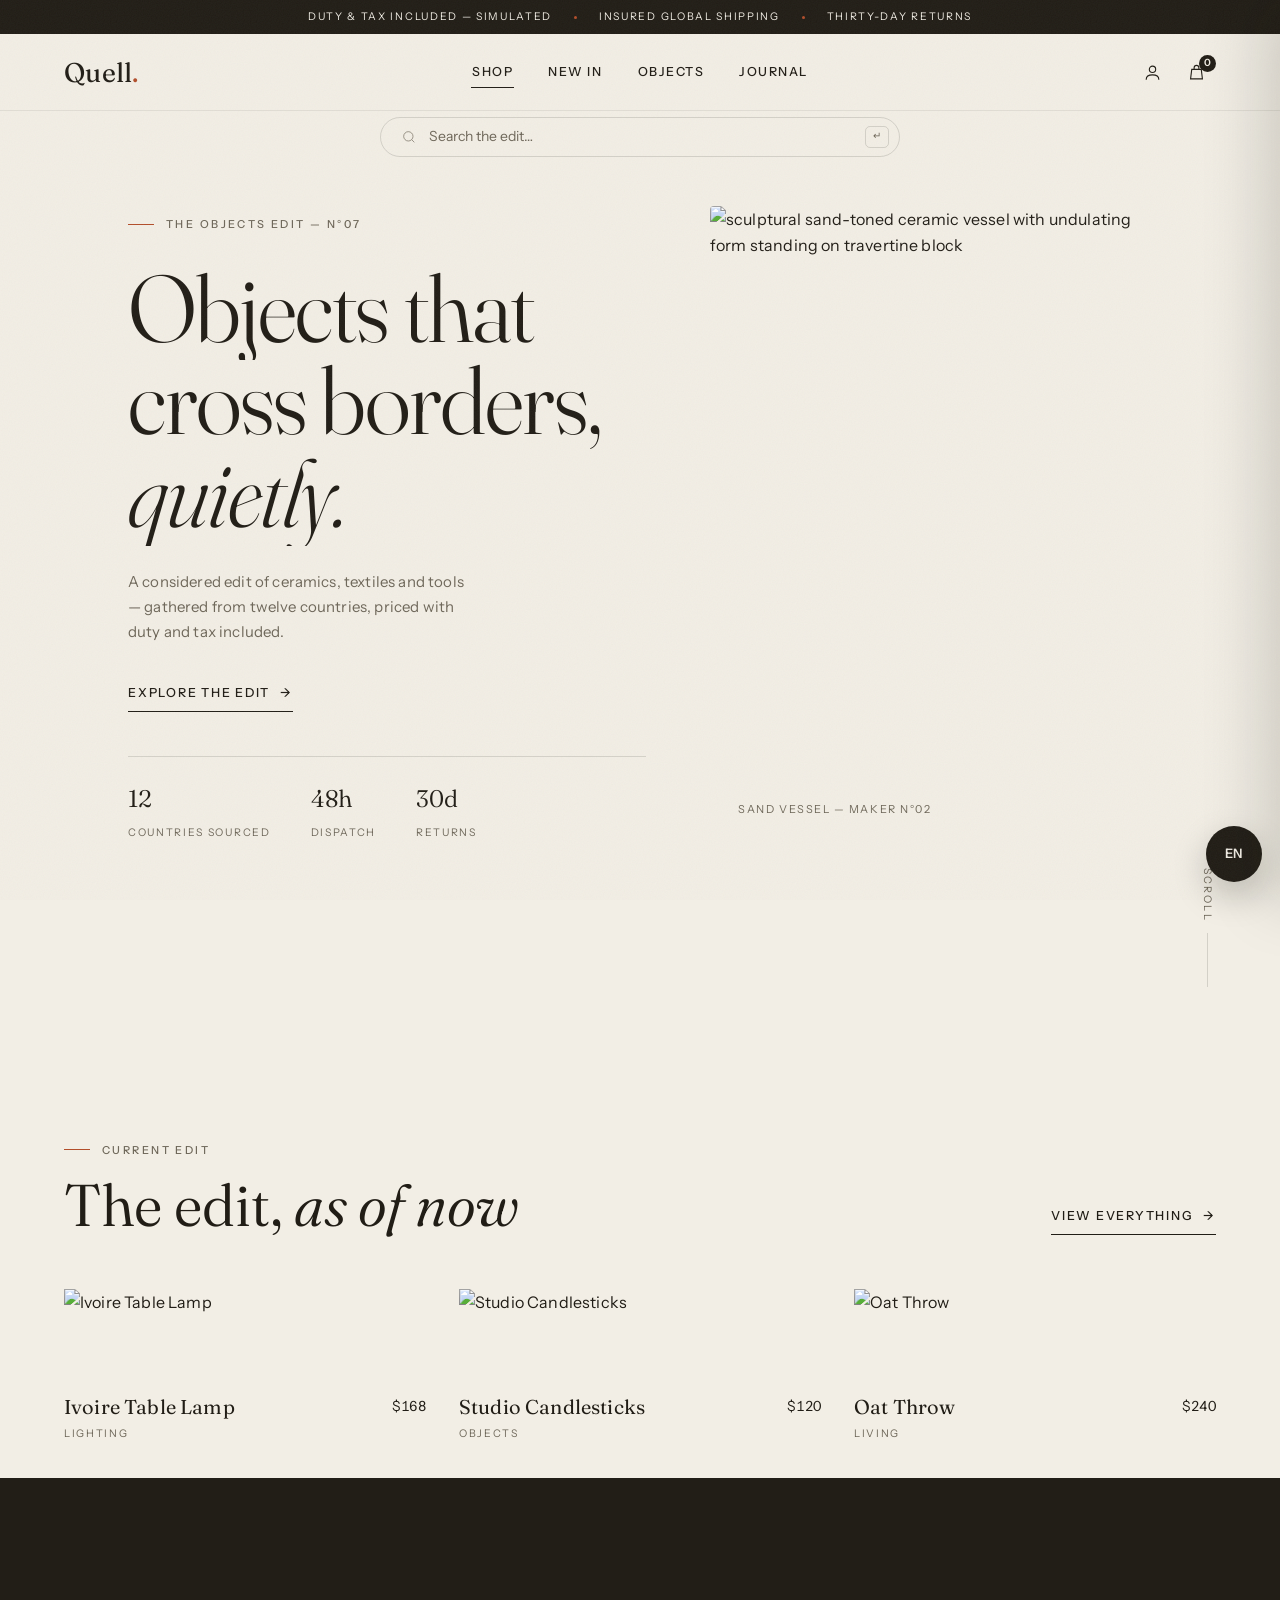
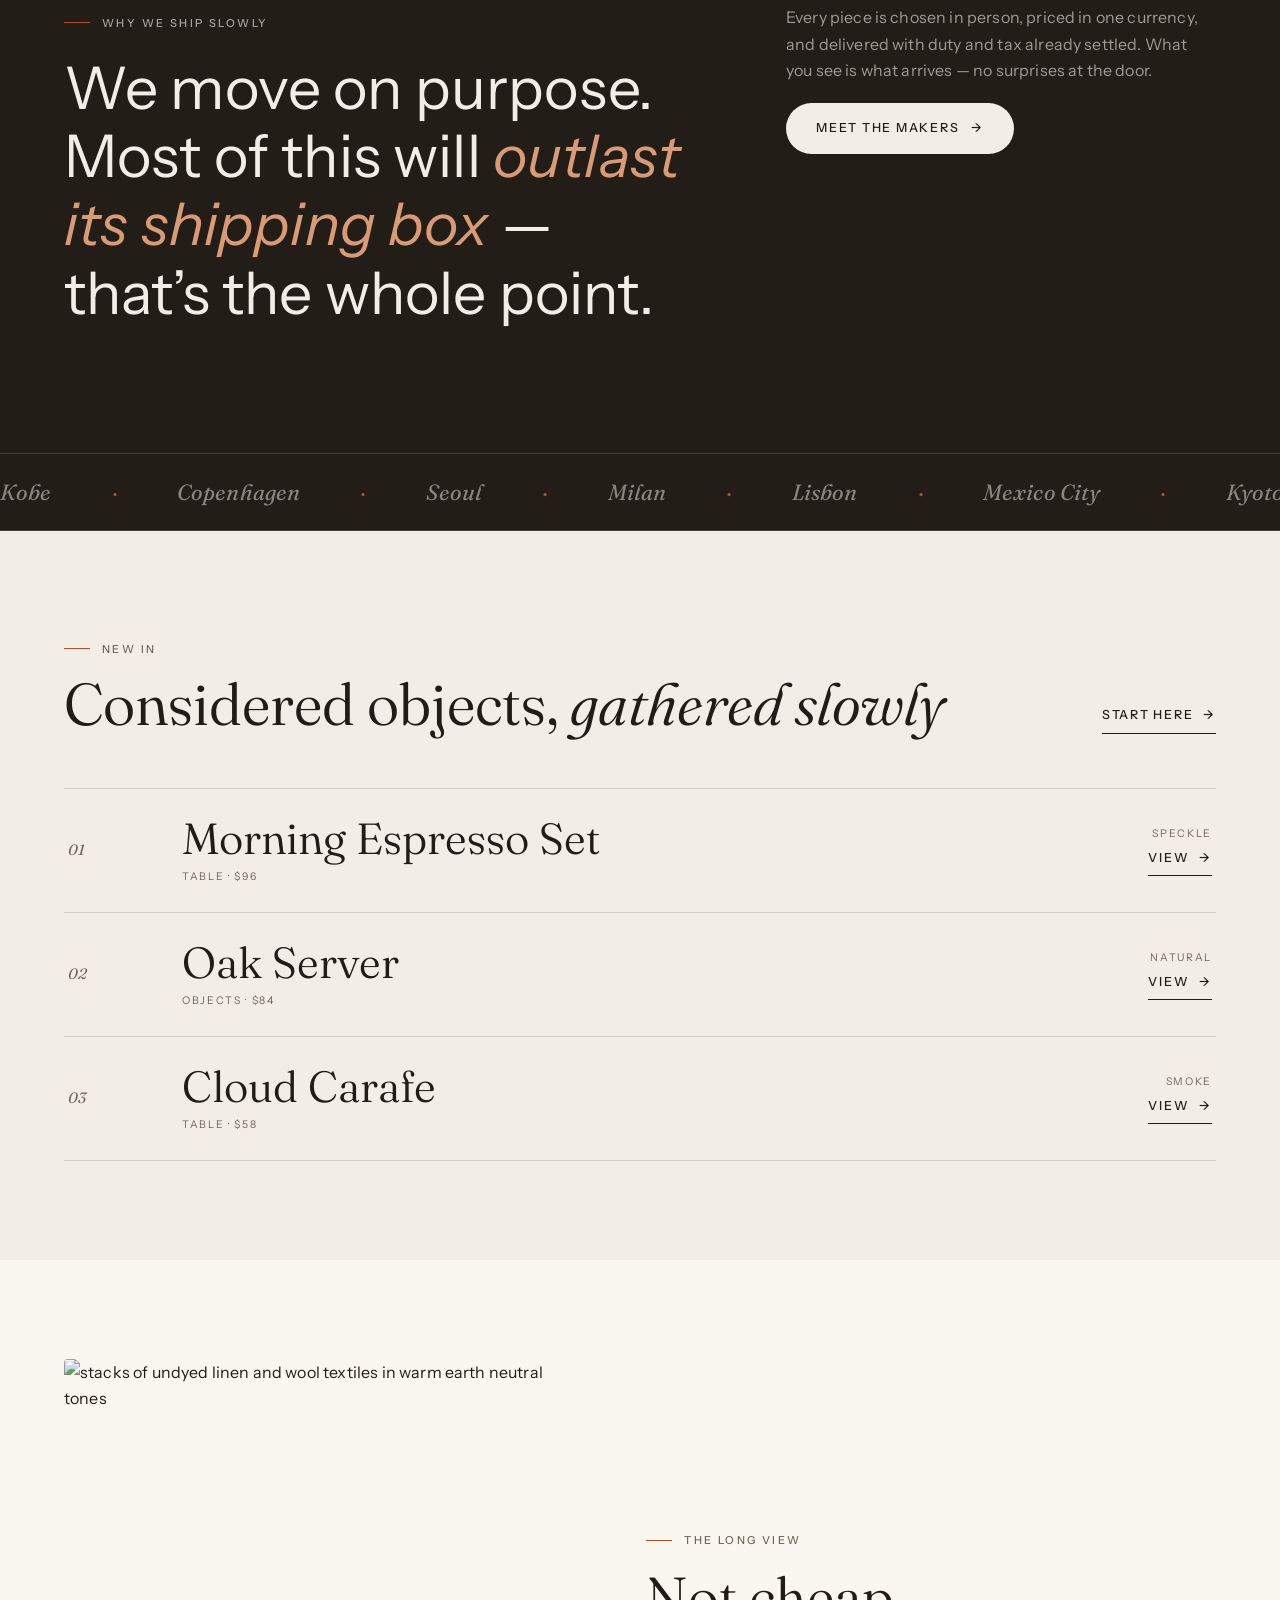
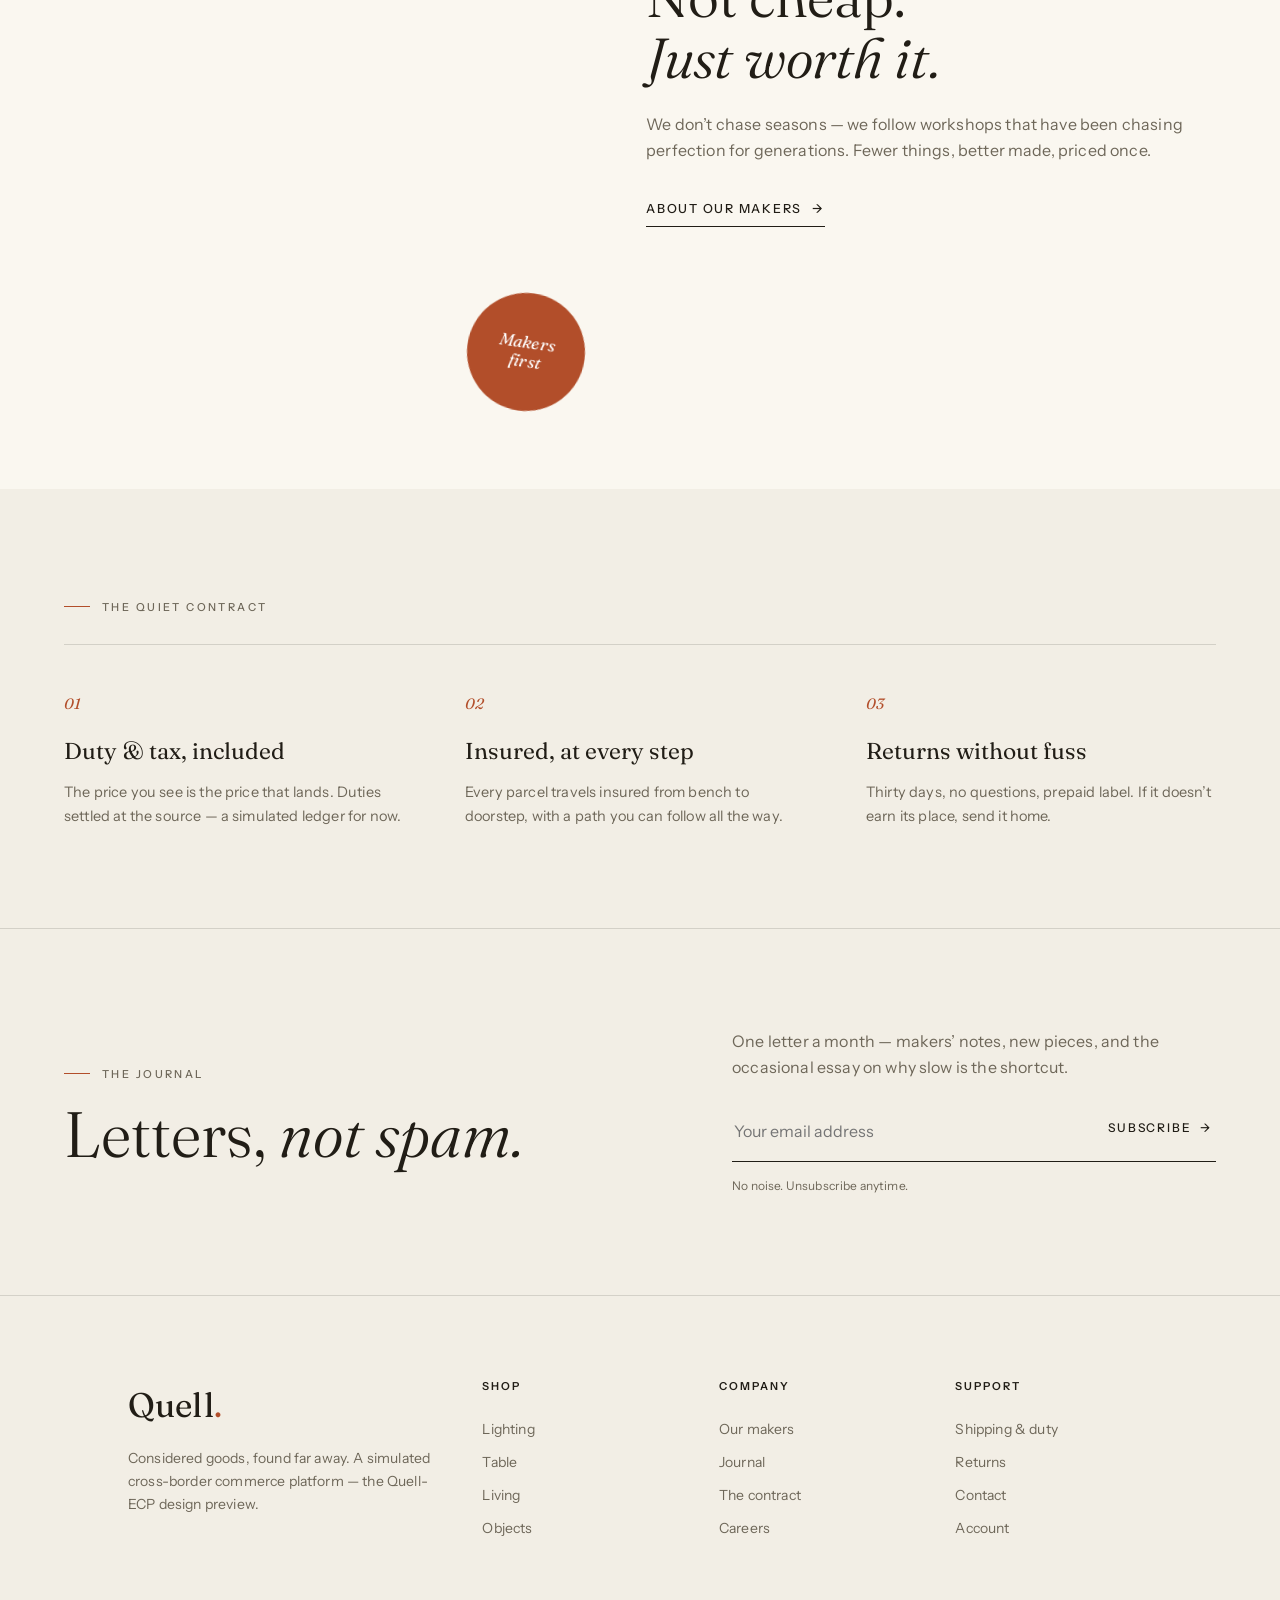
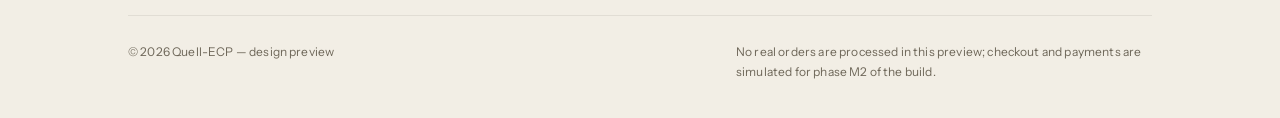
==== commit f51a556e: "feat: 搭建模拟跨境电商平台 Co-authored-by: traeagent <traeagent@users.noreply.github.com>" ====
--- a/design/index.html
+++ b/design/index.html
@@ -9,7 +9,7 @@
 <link rel="preconnect" href="https://fonts.googleapis.com">
 <link rel="preconnect" href="https://fonts.gstatic.com" crossorigin>
 <link href="https://fonts.googleapis.com/css2?family=Fraunces:ital,opsz,wght@0,9..144,300..600;1,9..144,300..600&family=Instrument+Sans:ital,wght@0,400..700;1,400..700&display=swap" rel="stylesheet">
-<link rel="stylesheet" href="assets/style.css?v=7">
+<link rel="stylesheet" href="assets/style.css?v=8">
 </head>
 <body>
 
@@ -276,8 +276,8 @@
   </div>
 </div>
 
-<script src="assets/i18n.js?v=7"></script>
-<script src="assets/shop.js?v=7"></script>
-<script src="assets/app.js?v=7"></script>
+<script src="assets/i18n.js?v=8"></script>
+<script src="assets/shop.js?v=8"></script>
+<script src="assets/app.js?v=8"></script>
 </body>
 </html>
--- a/design/assets/style.css
+++ b/design/assets/style.css
@@ -35,7 +35,7 @@
   /* fixed header heights (micro + main nav + search row) */
   --h-micro: 34px;
   --h-nav: 76px;
-  --h-search: 66px;
+  --h-search: 60px;
   --chrome-h: calc(var(--h-micro) + var(--h-nav) + var(--h-search));
 }
 
@@ -124,15 +124,17 @@
 
 .nav {
   height: 76px;
-  display: flex; align-items: center; justify-content: space-between;
+  display: grid;
+  grid-template-columns: minmax(0, 1fr) auto minmax(0, 1fr);
+  align-items: center;
+  gap: 12px;
   padding-inline: var(--pad-x);
-  gap: 24px;
-}
-.brand { font-family: var(--serif); font-size: 27px; letter-spacing: 0.01em; line-height: 1; position: relative; }
+}
+.brand { font-family: var(--serif); font-size: 27px; letter-spacing: 0.01em; line-height: 1; position: relative; justify-self: start; }
 .brand i { font-style: italic; font-size: 0.72em; }
 .brand .dot { color: var(--accent); }
 
-.nav-links { display: flex; gap: clamp(20px, 3vw, 42px); position: absolute; left: 50%; transform: translateX(-50%); }
+.nav-links { display: flex; gap: clamp(18px, 2.6vw, 42px); justify-self: center; }
 .nav-links a {
   font-size: 12.5px; letter-spacing: 0.12em; text-transform: uppercase; font-weight: 500;
   position: relative; padding: 6px 1px;
@@ -144,7 +146,7 @@
 }
 .nav-links a:hover::after, .nav-links a.active::after { transform: scaleX(1); transform-origin: left; }
 
-.nav-tools { display: flex; align-items: center; gap: 4px; }
+.nav-tools { display: flex; align-items: center; gap: 4px; justify-self: end; }
 /* floating language switch */
 .langfab { position: fixed; right: 18px; bottom: calc(18px + env(safe-area-inset-bottom)); z-index: 60; }
 .langfab .core {
@@ -196,27 +198,39 @@
 .bag-count.bump { animation: bump 0.4s var(--ease-io); }
 @keyframes bump { 40% { transform: scale(1.4); } }
 
-/* dedicated search row (marketplace-style: separate line under the nav) */
+/* dedicated search row — sits directly under the centred category links */
 .searchrow { border-top: 1px solid var(--line-soft); }
-.searchrow-in { display: flex; justify-content: center; padding: 10px 0 12px; }
+.searchrow-in { display: flex; justify-content: center; padding: 6px 0 12px; }
 .sline {
-  display: flex; align-items: center; gap: 10px;
-  width: min(560px, 100%);
-  height: 42px;
-  background: var(--card);
+  display: flex; align-items: center; gap: 12px;
+  width: min(520px, 100%);
+  height: 40px;
+  background: transparent;
   border: 1px solid var(--line);
   border-radius: 999px;
-  padding: 0 12px 0 18px;
-  transition: border-color 0.35s var(--ease-out), box-shadow 0.35s var(--ease-out);
-}
-.sline:focus-within { border-color: var(--ink); box-shadow: 0 0 0 3px var(--accent-soft); }
-.sline .s-ic { width: 17px; height: 17px; color: var(--ink-soft); flex: none; }
-.sline input { flex: 1; min-width: 0; border: 0; outline: 0; background: transparent; font-size: 14px; }
+  padding: 0 10px 0 20px;
+  transition: border-color 0.4s var(--ease-out), box-shadow 0.4s var(--ease-out), background-color 0.4s;
+  animation: sline-in 0.9s var(--ease-out) 0.35s both;
+}
+@keyframes sline-in { from { opacity: 0; transform: translateY(8px); } to { opacity: 1; transform: none; } }
+.sline:hover { border-color: color-mix(in srgb, var(--ink) 40%, transparent); }
+.sline:focus-within {
+  border-color: var(--ink);
+  background: var(--card);
+  box-shadow: 0 0 0 4px var(--accent-soft), 0 14px 30px rgba(20, 16, 8, 0.08);
+}
+.sline .s-ic { width: 16px; height: 16px; color: var(--ink-soft); flex: none; transition: color 0.35s, transform 0.5s var(--ease-out); }
+.sline:focus-within .s-ic { color: var(--accent); transform: rotate(-4deg) scale(1.06); }
+.sline input { flex: 1; min-width: 0; border: 0; outline: 0; background: transparent; font-size: 14px; caret-color: var(--accent); }
+.sline input::placeholder { color: var(--ink-soft); }
 .sline input::-webkit-search-cancel-button { display: none; }
 .sline kbd {
   font-size: 10px; color: var(--ink-soft);
   border: 1px solid var(--line); border-radius: 5px; padding: 2px 7px; flex: none;
-}
+  transition: color 0.3s, border-color 0.3s;
+}
+.sline:focus-within kbd { color: var(--accent); border-color: var(--accent); }
+@media (prefers-reduced-motion: reduce) { .sline { animation: none; } }
 
 /* mobile hamburger */
 .burger { display: none; }
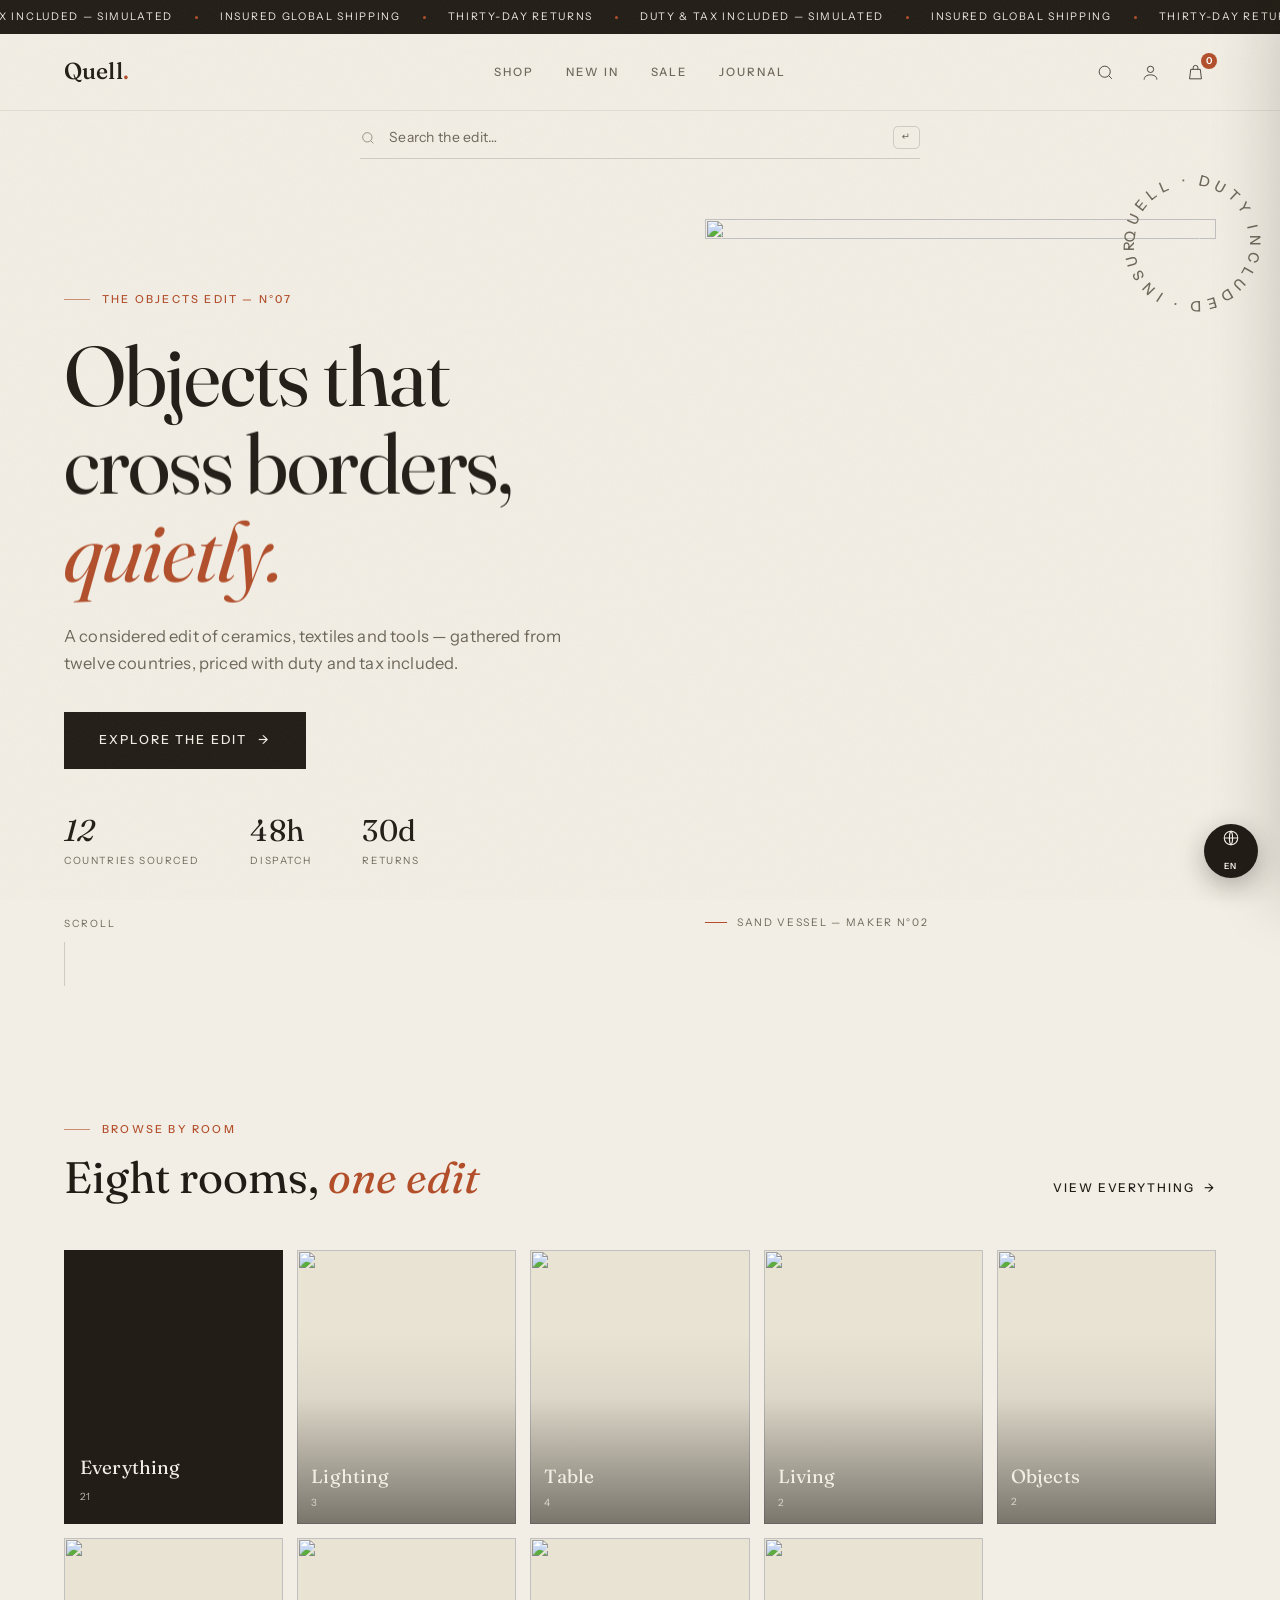
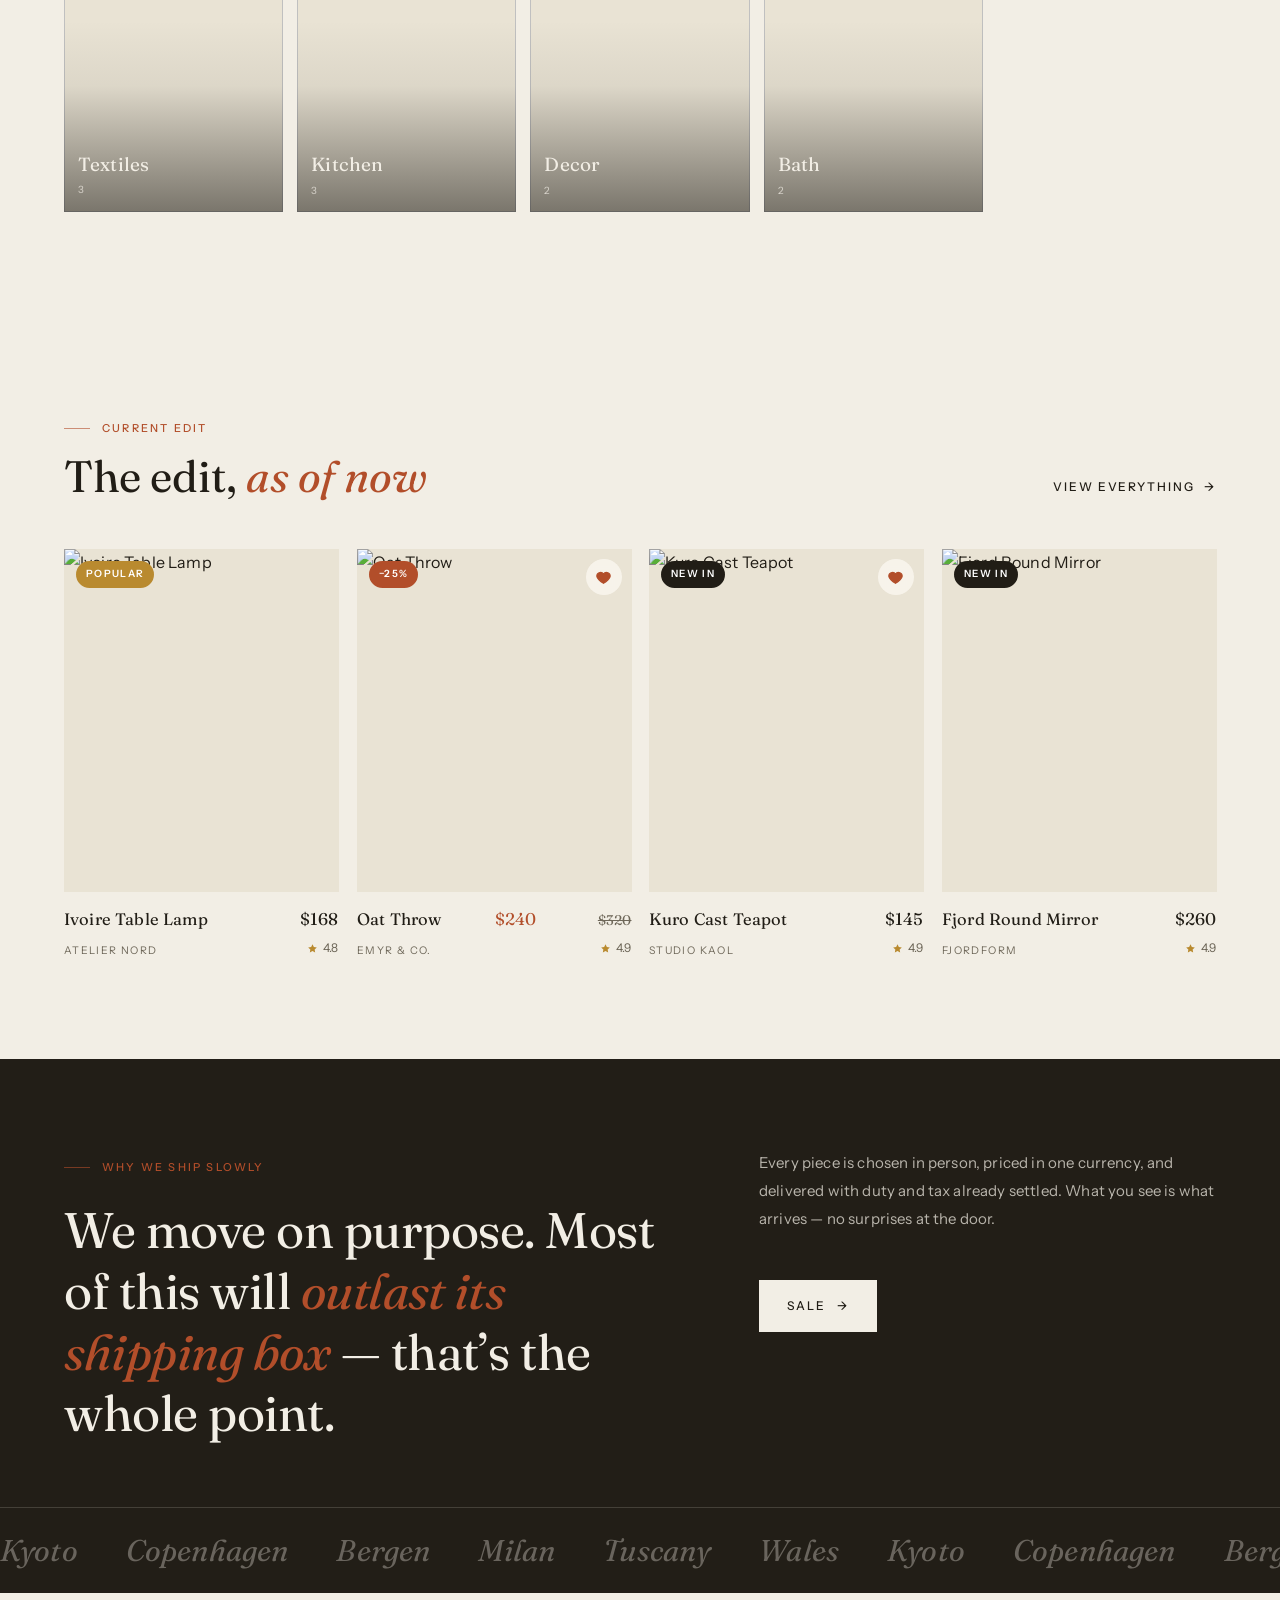
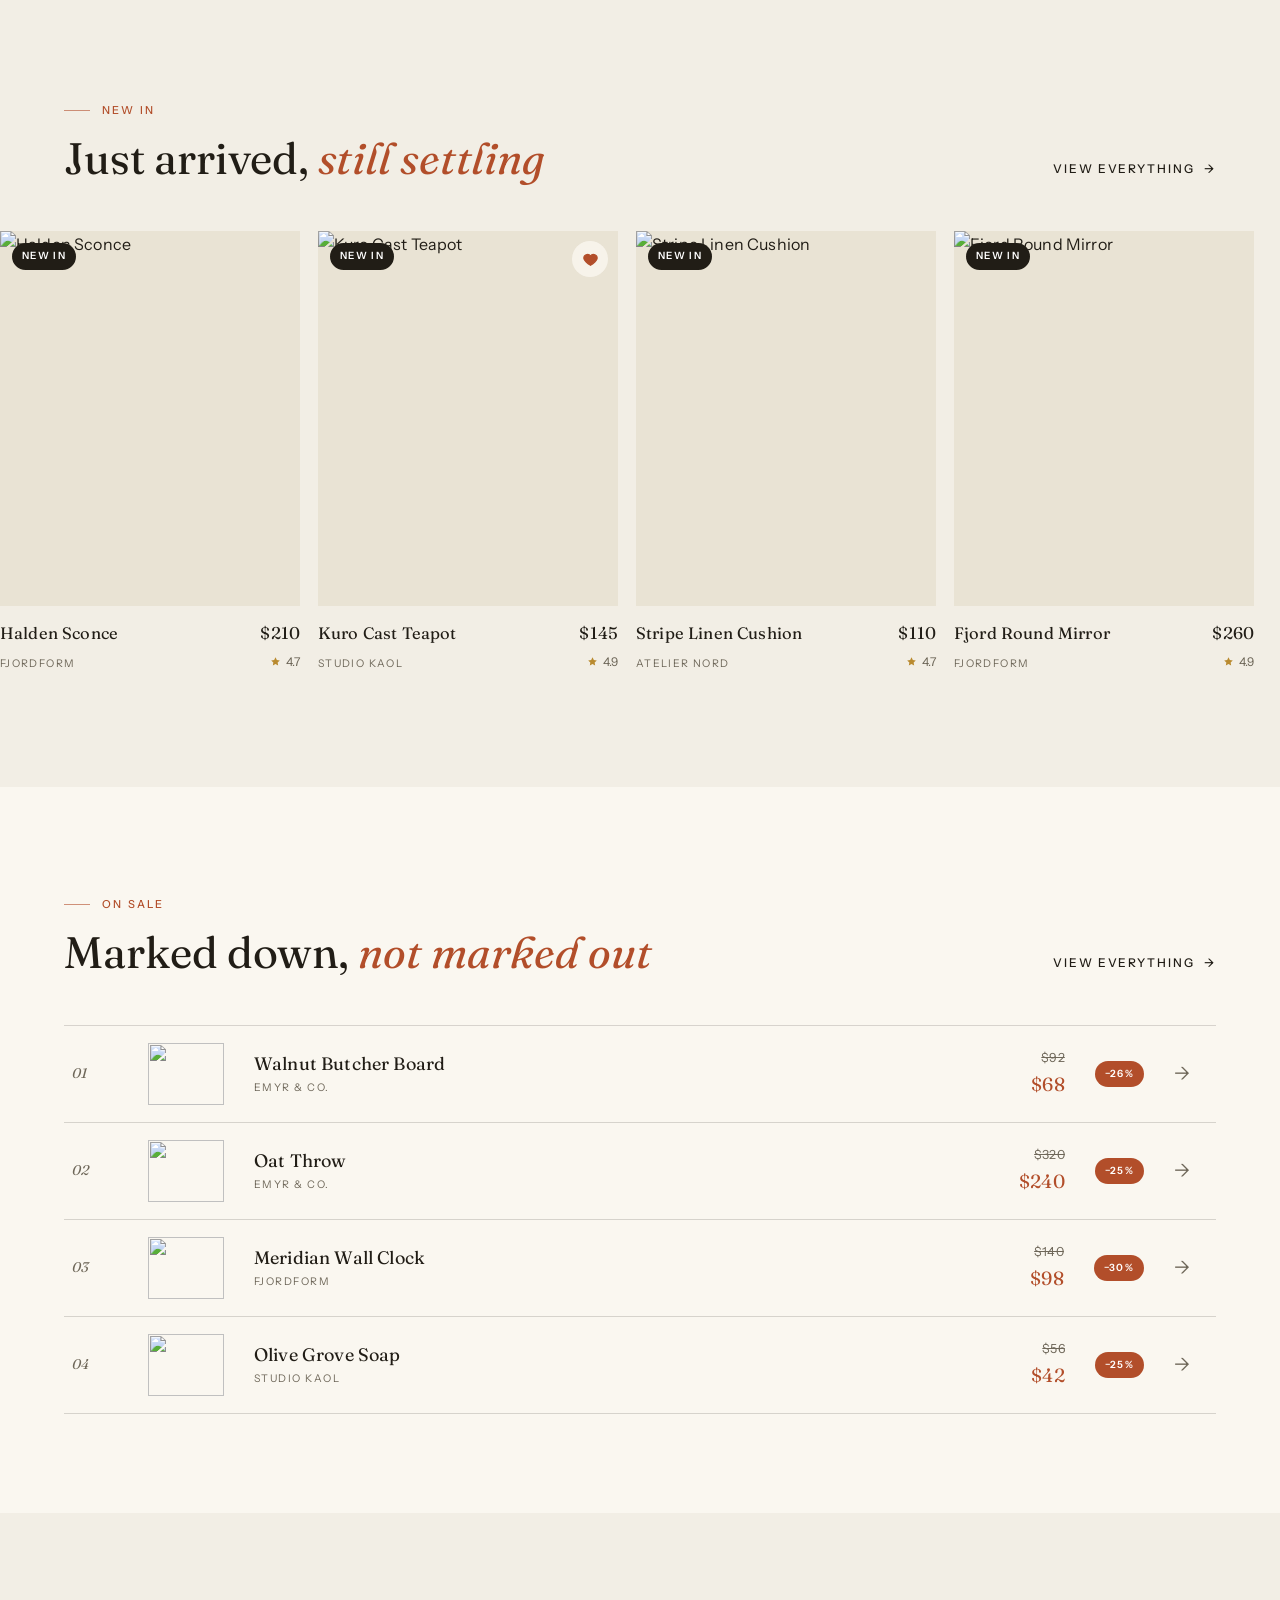
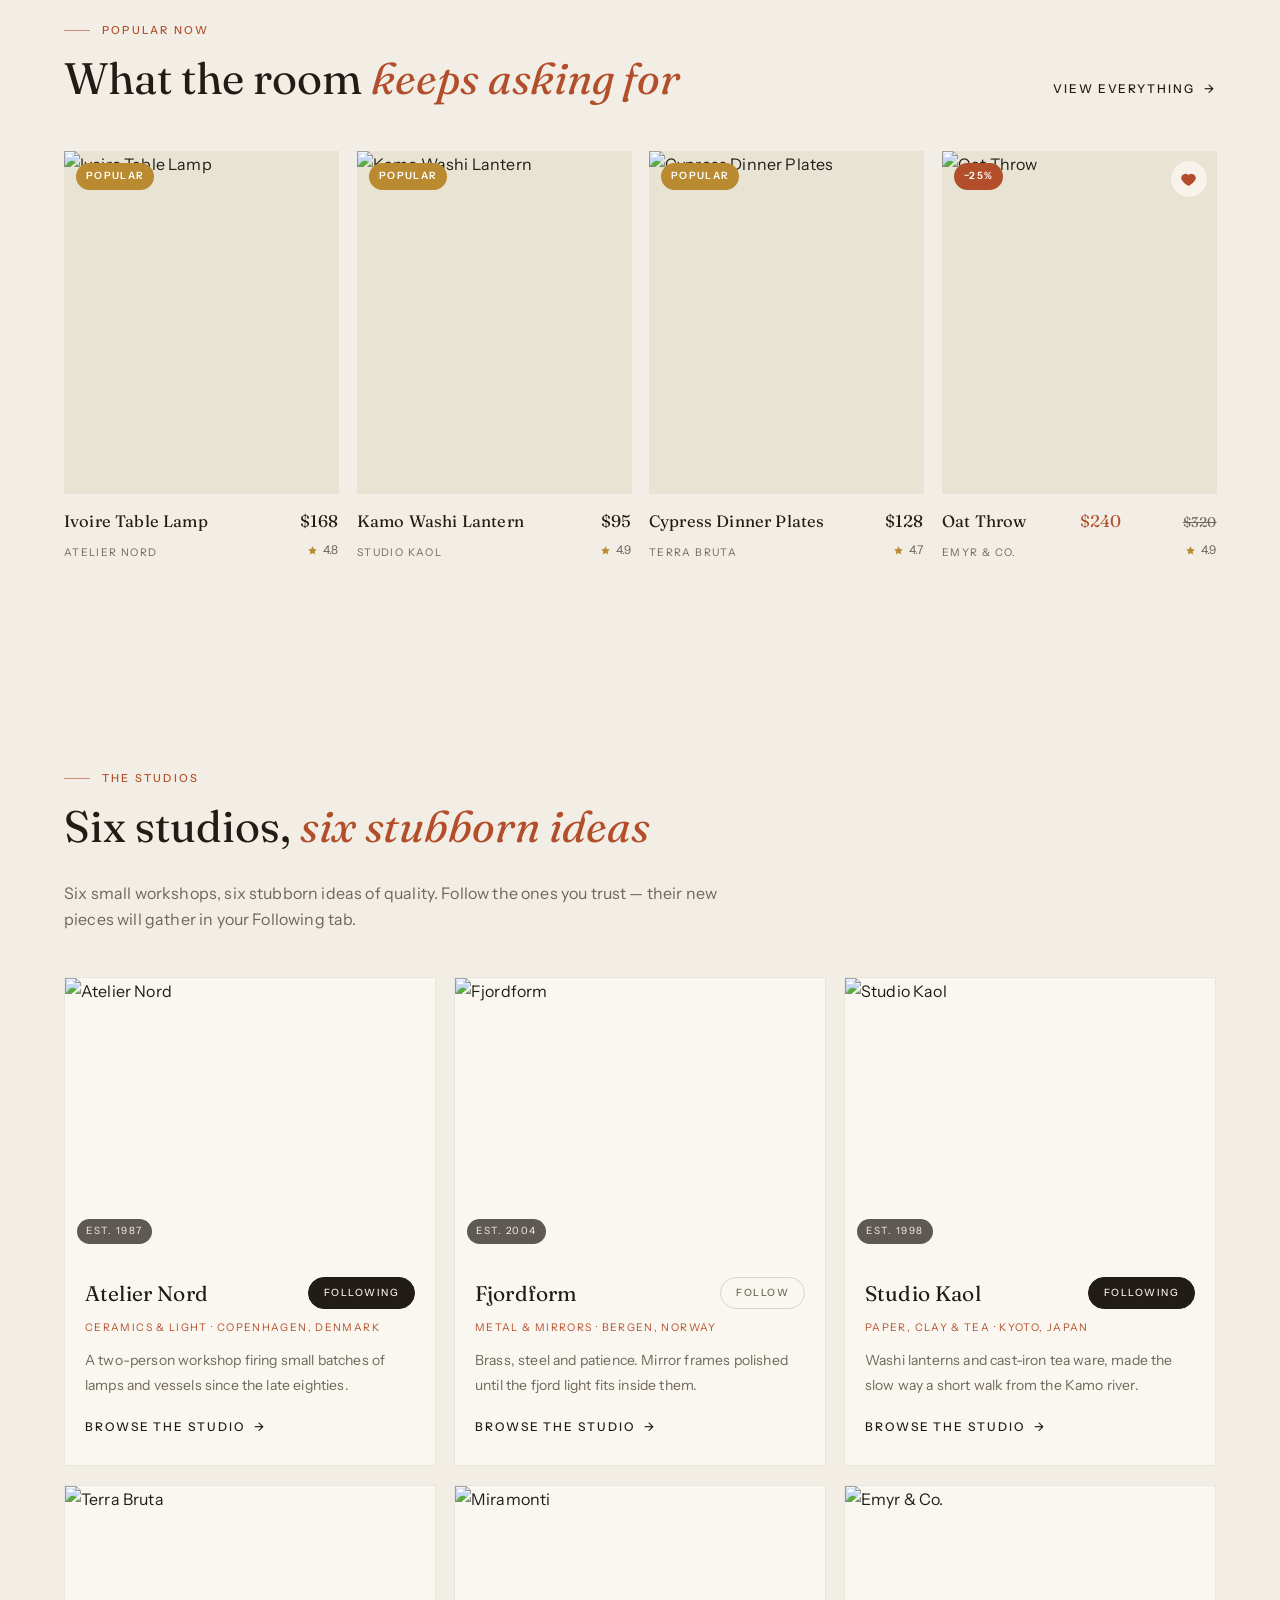
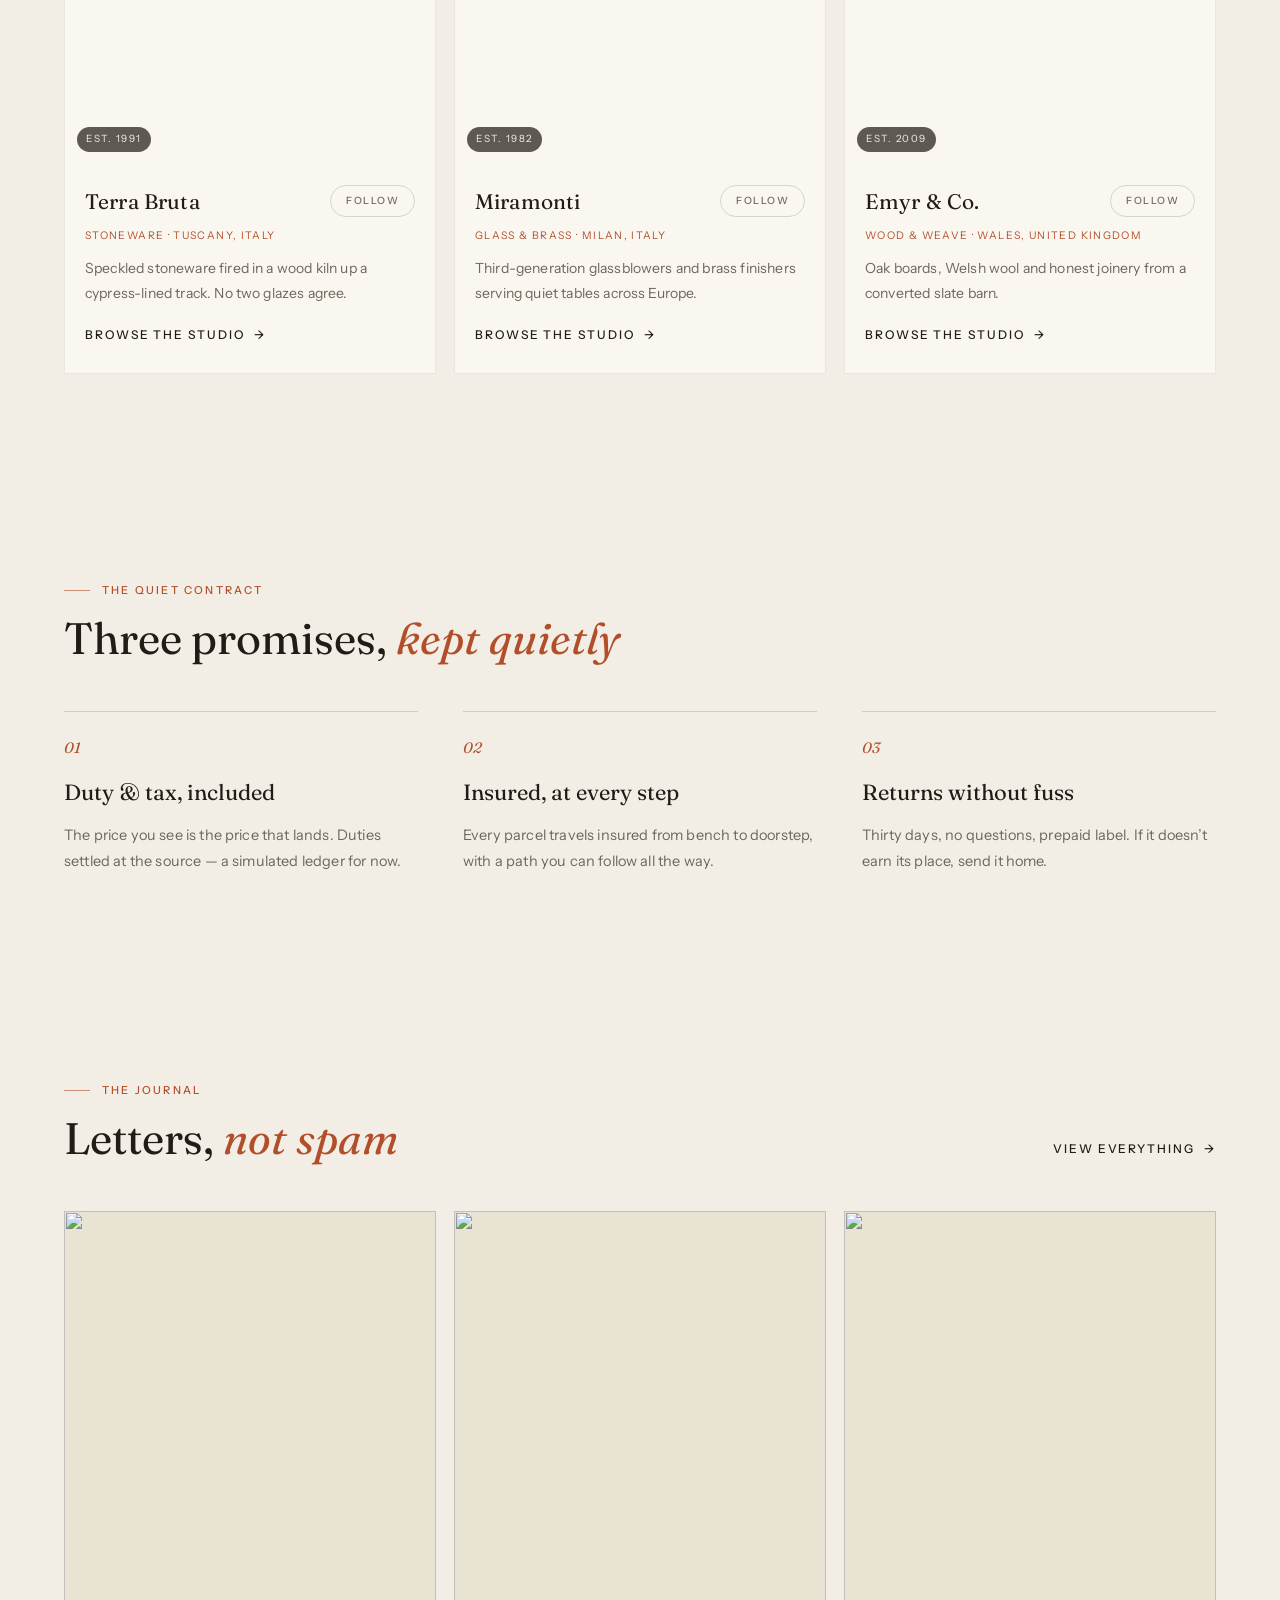
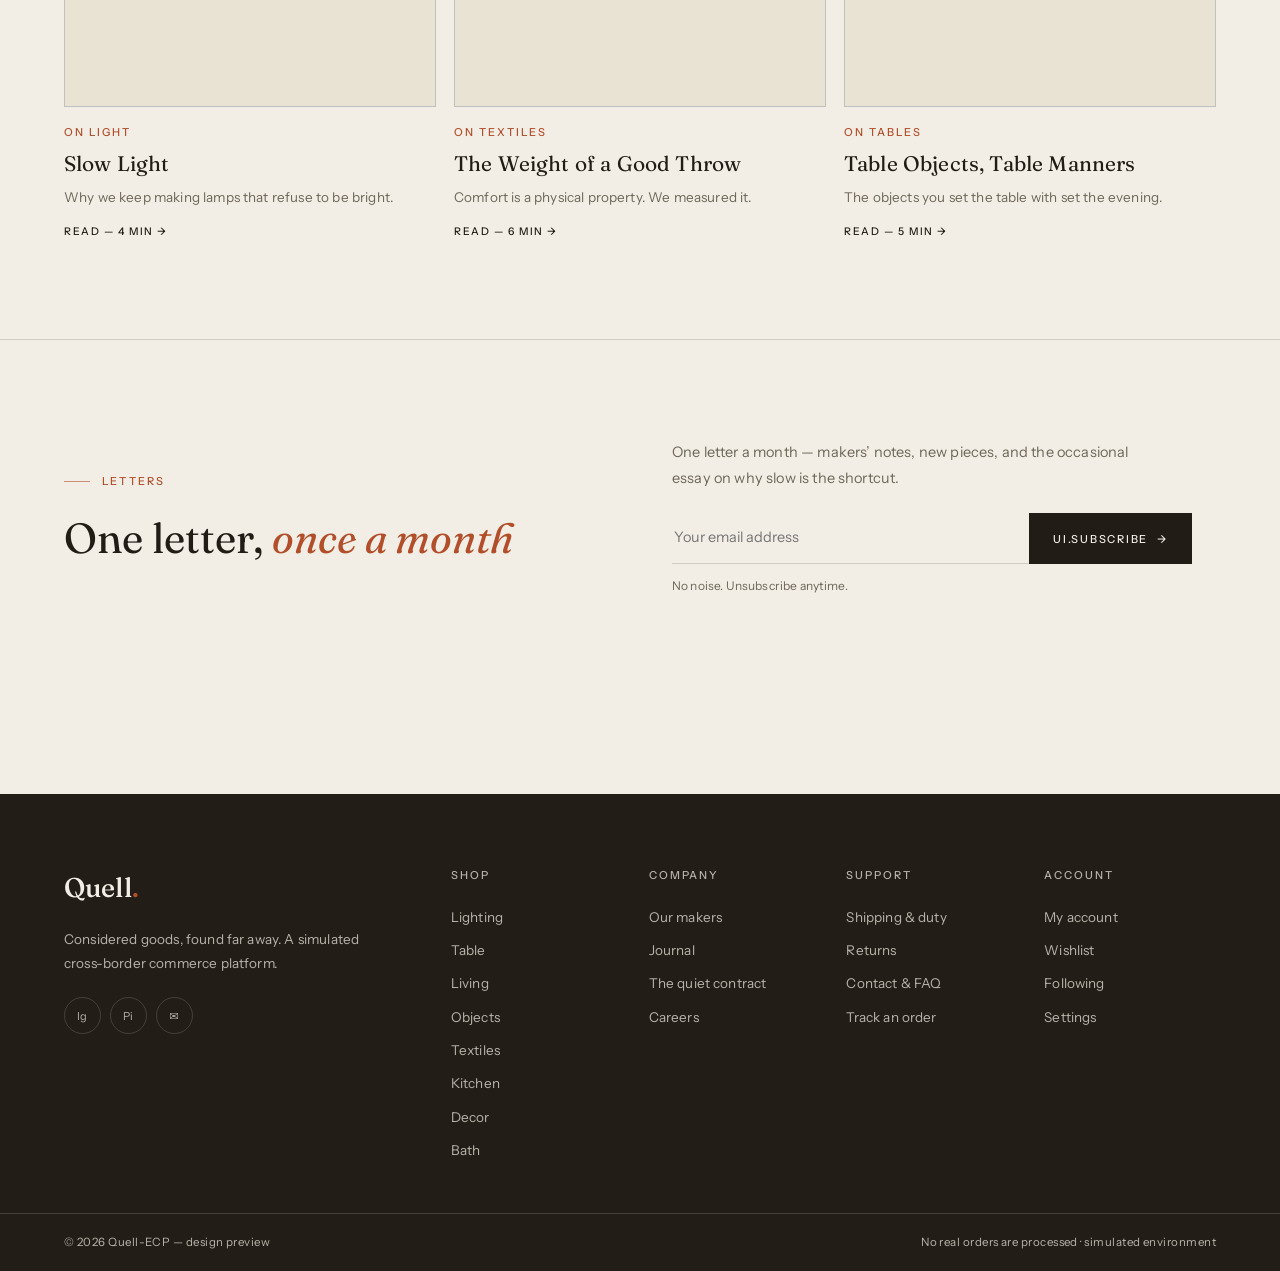
==== commit 23b51741: "feat: 搭建模拟跨境电商平台 Co-authored-by: traeagent <traeagent@users.noreply.github.com>" ====
--- a/design/index.html
+++ b/design/index.html
@@ -4,280 +4,27 @@
 <meta charset="UTF-8">
 <meta name="viewport" content="width=device-width, initial-scale=1.0">
 <title>QUELL — Considered goods from across the world</title>
-<meta name="description" content="A considered edit of ceramics, textiles and objects — gathered from twelve countries. Design preview for Quell-ECP.">
+<meta name="description" content="A considered edit of ceramics, textiles, lighting and objects — gathered from twelve countries, priced with duty and tax included. Home of the Quell-ECP design preview.">
 <link rel="icon" href="data:image/svg+xml,%3Csvg xmlns='http://www.w3.org/2000/svg' viewBox='0 0 64 64'%3E%3Ccircle cx='32' cy='32' r='32' fill='%23211D16'/%3E%3Ctext x='32' y='44' font-family='Georgia,serif' font-style='italic' font-size='34' fill='%23F2EEE5' text-anchor='middle'%3EQ%3C/text%3E%3C/svg%3E">
 <link rel="preconnect" href="https://fonts.googleapis.com">
 <link rel="preconnect" href="https://fonts.gstatic.com" crossorigin>
 <link href="https://fonts.googleapis.com/css2?family=Fraunces:ital,opsz,wght@0,9..144,300..600;1,9..144,300..600&family=Instrument+Sans:ital,wght@0,400..700;1,400..700&display=swap" rel="stylesheet">
-<link rel="stylesheet" href="assets/style.css?v=8">
+<link rel="stylesheet" href="assets/style.css?v=9">
 </head>
-<body>
+<body data-page="home">
 
-<!-- ============ chrome ============ -->
-<div class="chrome">
-  <div class="microbar">
-    <span data-i18n="micro.duty">Duty &amp; tax included — simulated</span><span class="dot"></span>
-    <span data-i18n="micro.insure">Insured global shipping</span><span class="dot"></span>
-    <span data-i18n="micro.return">Thirty-day returns</span>
+<main id="pg"></main>
+
+<noscript>
+  <div style="padding:80px 24px;text-align:center;font-family:Georgia,serif">
+    Quell needs JavaScript for this design preview — 请开启 JavaScript — JavaScript を有効にしてください
   </div>
-  <nav class="nav">
-    <a class="brand" href="index.html">Quell<span class="dot">.</span></a>
-    <div class="nav-links">
-      <a href="#edit" class="active"><span class="tr" data-l="en">Shop</span><span class="tr" data-l="zh">选购</span><span class="tr" data-l="ja">ショップ</span></a>
-      <a href="#new"><span class="tr" data-l="en">New in</span><span class="tr" data-l="zh">新品</span><span class="tr" data-l="ja">新着</span></a>
-      <a href="#about"><span class="tr" data-l="en">Objects</span><span class="tr" data-l="zh">器物</span><span class="tr" data-l="ja">プロダクト</span></a>
-      <a href="#values"><span class="tr" data-l="en">Journal</span><span class="tr" data-l="zh">手记</span><span class="tr" data-l="ja">ジャーナル</span></a>
-    </div>
-    <div class="nav-tools">
-      <button class="tool acct-t" aria-label="Account">
-        <svg viewBox="0 0 24 24" fill="none" stroke="currentColor"><circle cx="12" cy="8" r="4"/><path d="M4 21c0-4 3.6-6 8-6s8 2 8 6"/></svg>
-      </button>
-      <button class="tool" data-open-bag aria-label="Bag">
-        <svg viewBox="0 0 24 24" fill="none" stroke="currentColor"><path d="M6 8h12l1.5 12h-15L6 8Z"/><path d="M9 8V6a3 3 0 0 1 6 0v2"/></svg>
-        <span class="bag-count">0</span>
-      </button>
-      <button class="tool burger" aria-label="Menu">
-        <svg viewBox="0 0 24 24" width="20" height="20" fill="none" stroke="currentColor" stroke-width="1.5"><path d="M3 7h18M3 12h18M3 17h18"/></svg>
-      </button>
-    </div>
-  </nav>
-  <div class="searchrow">
-    <div class="wrap searchrow-in">
-      <form class="sline" role="search">
-        <svg class="s-ic" viewBox="0 0 24 24" fill="none" stroke="currentColor"><circle cx="11" cy="11" r="7"/><path d="m20 20-3.8-3.8"/></svg>
-        <input id="search-input" type="search" data-i18n-ph="search.ph" placeholder="Search the edit…" aria-label="Search the edit">
-        <kbd>↵</kbd>
-      </form>
-    </div>
-  </div>
-</div>
+</noscript>
 
-<!-- ============ mobile menu ============ -->
-<div class="menu-overlay" id="menu">
-  <button class="tool menu-close" data-menu-close aria-label="Close">
-    <svg viewBox="0 0 24 24" fill="none" stroke="currentColor" stroke-width="1.4"><path d="M5 5l14 14M19 5 5 19"/></svg>
-  </button>
-  <nav class="mnav">
-    <a href="#edit"><span class="idx">01</span><span class="tr" data-l="en">Shop</span><span class="tr" data-l="zh">选购</span><span class="tr" data-l="ja">ショップ</span></a>
-    <a href="#new"><span class="idx">02</span><span class="tr" data-l="en">New in</span><span class="tr" data-l="zh">新品</span><span class="tr" data-l="ja">新着</span></a>
-    <a href="#about"><span class="idx">03</span><span class="tr" data-l="en">Objects</span><span class="tr" data-l="zh">器物</span><span class="tr" data-l="ja">プロダクト</span></a>
-    <a href="#values"><span class="idx">04</span><span class="tr" data-l="en">Journal</span><span class="tr" data-l="zh">手记</span><span class="tr" data-l="ja">ジャーナル</span></a>
-  </nav>
-  <div class="menu-foot"><span class="tr" data-l="en">Quell — considered goods, found far away.</span><span class="tr" data-l="zh">Quell — 值得远渡重洋的器物。</span><span class="tr" data-l="ja">Quell — 海を越えても手にしたい品。</span><br><span class="tr" data-l="en">Duty &amp; tax included · simulated environment.</span><span class="tr" data-l="zh">关税与税费已包含 · 模拟环境。</span><span class="tr" data-l="ja">関税・税込み · シミュレーション環境。</span></div>
-</div>
-
-<!-- ============ hero ============ -->
-<header class="hero">
-  <div class="hero-grid wrap">
-    <div>
-      <span class="kicker" data-i18n="hero.kicker">The Objects Edit — N°07</span>
-      <h1 class="hero-title" data-i18n-html="hero.title">
-        <span class="ln"><span>Objects that</span></span>
-        <span class="ln"><span>cross borders,</span></span>
-        <span class="ln"><span><em>quietly.</em></span></span>
-      </h1>
-      <p class="hero-copy" data-i18n="hero.copy">A considered edit of ceramics, textiles and tools — gathered from twelve countries, priced with duty and tax included.</p>
-      <div style="margin-top:34px"><a class="lnk" href="#edit"><span data-i18n="hero.explore">Explore the edit</span><span class="ar">→</span></a></div>
-      <div class="hero-meta">
-        <div class="item"><span class="num">12</span><span class="lbl" data-i18n="meta.countries">Countries sourced</span></div>
-        <div class="item"><span class="num">48h</span><span class="lbl" data-i18n="meta.dispatch">Dispatch</span></div>
-        <div class="item"><span class="num">30d</span><span class="lbl" data-i18n="meta.returns">Returns</span></div>
-      </div>
-    </div>
-    <div class="hero-side">
-      <div class="hero-media">
-        <img data-img="sculptural sand-toned ceramic vessel with undulating form standing on travertine block" data-size="portrait_4_3" alt="Sand ceramic vessel">
-      </div>
-      <span class="hero-caption" data-i18n="hero.caption">Sand vessel — maker N°02</span>
-    </div>
-  </div>
-  <span class="scroll-cue" data-i18n="cue.scroll">Scroll</span>
-</header>
-
-<main>
-  <!-- ============ current edit ============ -->
-  <section class="sec" id="edit">
-    <div class="wrap">
-      <div class="sec-head">
-        <div>
-          <span class="kicker" data-i18n="sec.editK">Current edit</span>
-          <h2 data-i18n-html="sec.editTitle">The edit, <em>as of now</em></h2>
-        </div>
-        <a class="lnk" href="#new"><span data-i18n="ui.viewAll">View everything</span><span class="ar">→</span></a>
-      </div>
-      <div class="grid-3" id="edit-grid"></div>
-    </div>
-  </section>
-
-  <!-- ============ dark statement band ============ -->
-  <section class="band">
-    <div class="sec wrap">
-      <div class="band-grid">
-        <div>
-          <span class="kicker on-night" data-i18n="band.kicker">Why we ship slowly</span>
-          <p class="statement" style="margin-top:22px" data-i18n-html="band.statement">We move on purpose. Most of this will <em>outlast its shipping box</em> — that’s the whole point.</p>
-        </div>
-        <div class="note">
-          <p data-i18n="band.note1">Every piece is chosen in person, priced in one currency, and delivered with duty and tax already settled. What you see is what arrives — no surprises at the door.</p>
-          <p style="margin-top:20px"><a class="btn btn-light" href="product.html?id=lamp"><span data-i18n="ui.meetMakers">Meet the makers</span><span class="ar" style="transition:transform .45s var(--ease-out)">→</span></a></p>
-        </div>
-      </div>
-    </div>
-    <div class="ticker">
-      <div class="ticker-track">
-        <span>Kobe</span><span>Copenhagen</span><span>Seoul</span><span>Milan</span><span>Lisbon</span><span>Mexico City</span><span>Kyoto</span><span>Oslo</span><span>Kobe</span><span>Copenhagen</span><span>Seoul</span><span>Milan</span><span>Lisbon</span><span>Mexico City</span><span>Kyoto</span><span>Oslo</span>
-      </div>
-    </div>
-  </section>
-
-  <!-- ============ new arrivals (editorial list) ============ -->
-  <section class="sec" id="new">
-    <div class="wrap">
-      <div class="sec-head">
-        <div>
-          <span class="kicker" data-i18n="sec.newK">New in</span>
-          <h2 data-i18n-html="sec.newTitle">Considered objects, <em>gathered slowly</em></h2>
-        </div>
-        <a class="lnk" href="product.html?id=espresso"><span data-i18n="ui.startHere">Start here</span><span class="ar">→</span></a>
-      </div>
-      <div class="list" id="new-list"></div>
-    </div>
-  </section>
-
-  <!-- ============ about split ============ -->
-  <section class="sec" id="about" style="background:var(--card)">
-    <div class="wrap split">
-      <div class="media rv">
-        <img data-img="stacks of undyed linen and wool textiles in warm earth neutral tones" data-size="portrait_4_3" alt="Linen and wool textiles">
-        <span class="stamp" data-i18n-html="about.stamp">Makers<br>first</span>
-      </div>
-      <div class="words">
-        <span class="kicker" data-i18n="sec.aboutK">The long view</span>
-        <h2 style="margin-top:18px" data-i18n-html="sec.aboutTitle">Not cheap.<br><em>Just worth it.</em></h2>
-        <p data-i18n="about.para">We don’t chase seasons — we follow workshops that have been chasing perfection for generations. Fewer things, better made, priced once.</p>
-        <a class="lnk" href="#values"><span data-i18n="about.link">About our makers</span><span class="ar">→</span></a>
-      </div>
-    </div>
-  </section>
-
-  <!-- ============ values ============ -->
-  <section class="sec" id="values">
-    <div class="wrap">
-      <span class="kicker" data-i18n="sec.valuesK">The quiet contract</span>
-      <div class="values" style="margin-top:28px">
-        <div class="value rv">
-          <span class="no">01</span>
-          <h3 data-i18n="v1t">Duty &amp; tax, included</h3>
-          <p data-i18n="v1p">The price you see is the price that lands. Duties settled at the source — a simulated ledger for now.</p>
-        </div>
-        <div class="value rv" style="--d:90ms">
-          <span class="no">02</span>
-          <h3 data-i18n="v2t">Insured, at every step</h3>
-          <p data-i18n="v2p">Every parcel travels insured from bench to doorstep, with a path you can follow all the way.</p>
-        </div>
-        <div class="value rv" style="--d:180ms">
-          <span class="no">03</span>
-          <h3 data-i18n="v3t">Returns without fuss</h3>
-          <p data-i18n="v3p">Thirty days, no questions, prepaid label. If it doesn’t earn its place, send it home.</p>
-        </div>
-      </div>
-    </div>
-  </section>
-
-  <!-- ============ journal / newsletter ============ -->
-  <section class="sec news" id="journal">
-    <div class="wrap news-inner">
-      <div>
-        <span class="kicker" data-i18n="sec.newsK">The Journal</span>
-        <h2 style="margin-top:18px" data-i18n-html="sec.newsTitle">Letters, <em>not spam.</em></h2>
-      </div>
-      <div>
-        <p class="note" style="color:var(--ink-soft);margin-bottom:22px" data-i18n="news.note">One letter a month — makers’ notes, new pieces, and the occasional essay on why slow is the shortcut.</p>
-        <form class="form" id="news-form">
-          <input type="email" required data-i18n-ph="news.ph" placeholder="Your email address" aria-label="Email address">
-          <button type="submit"><span data-i18n="ui.subscribe">Subscribe</span><span class="ar">→</span></button>
-        </form>
-        <p class="form-note" data-i18n="news.fine">No noise. Unsubscribe anytime.</p>
-      </div>
-    </div>
-  </section>
-</main>
-
-<!-- ============ footer ============ -->
-<footer class="site">
-  <div class="foot-grid wrap">
-    <div>
-      <div class="foot-brand">Quell<span class="dot">.</span></div>
-      <p class="foot-desc"><span class="tr" data-l="en">Considered goods, found far away. A simulated cross-border commerce platform — the Quell-ECP design preview.</span><span class="tr" data-l="zh">值得远渡重洋的器物。一个模拟跨境电商平台——Quell-ECP 的设计预览。</span><span class="tr" data-l="ja">海を越えても手にしたい品。シミュレーション型クロスボーダーEC——Quell-ECP デザインプレビュー。</span></p>
-    </div>
-    <div class="foot-col">
-      <div class="ttl"><span class="tr" data-l="en">Shop</span><span class="tr" data-l="zh">选购</span><span class="tr" data-l="ja">ショップ</span></div>
-      <a href="product.html?id=lamp"><span class="tr" data-l="en">Lighting</span><span class="tr" data-l="zh">灯具</span><span class="tr" data-l="ja">照明</span></a>
-      <a href="product.html?id=espresso"><span class="tr" data-l="en">Table</span><span class="tr" data-l="zh">餐桌</span><span class="tr" data-l="ja">テーブル</span></a>
-      <a href="product.html?id=throw"><span class="tr" data-l="en">Living</span><span class="tr" data-l="zh">起居</span><span class="tr" data-l="ja">リビング</span></a>
-      <a href="#new"><span class="tr" data-l="en">Objects</span><span class="tr" data-l="zh">器物</span><span class="tr" data-l="ja">オブジェ</span></a>
-    </div>
-    <div class="foot-col">
-      <div class="ttl"><span class="tr" data-l="en">Company</span><span class="tr" data-l="zh">品牌</span><span class="tr" data-l="ja">ブランド</span></div>
-      <a href="#about"><span class="tr" data-l="en">Our makers</span><span class="tr" data-l="zh">我们的匠人</span><span class="tr" data-l="ja">作り手</span></a>
-      <a href="#journal"><span class="tr" data-l="en">Journal</span><span class="tr" data-l="zh">手记</span><span class="tr" data-l="ja">ジャーナル</span></a>
-      <a href="#values"><span class="tr" data-l="en">The contract</span><span class="tr" data-l="zh">品牌约定</span><span class="tr" data-l="ja">ブランドの約束</span></a>
-      <a href="#"><span class="tr" data-l="en">Careers</span><span class="tr" data-l="zh">加入我们</span><span class="tr" data-l="ja">採用情報</span></a>
-    </div>
-    <div class="foot-col">
-      <div class="ttl"><span class="tr" data-l="en">Support</span><span class="tr" data-l="zh">支持</span><span class="tr" data-l="ja">サポート</span></div>
-      <a href="#"><span class="tr" data-l="en">Shipping &amp; duty</span><span class="tr" data-l="zh">运费与关税</span><span class="tr" data-l="ja">配送と関税</span></a>
-      <a href="#"><span class="tr" data-l="en">Returns</span><span class="tr" data-l="zh">退货政策</span><span class="tr" data-l="ja">返品ポリシー</span></a>
-      <a href="#"><span class="tr" data-l="en">Contact</span><span class="tr" data-l="zh">联系我们</span><span class="tr" data-l="ja">お問い合わせ</span></a>
-      <a href="#"><span class="tr" data-l="en">Account</span><span class="tr" data-l="zh">账户</span><span class="tr" data-l="ja">アカウント</span></a>
-    </div>
-  </div>
-  <div class="wrap foot-base">
-    <span><span class="tr" data-l="en">© 2026 Quell-ECP — design preview</span><span class="tr" data-l="zh">© 2026 Quell-ECP — 设计预览</span><span class="tr" data-l="ja">© 2026 Quell-ECP — デザインプレビュー</span></span>
-    <span class="fine"><span class="tr" data-l="en">No real orders are processed in this preview; checkout and payments are simulated for phase M2 of the build.</span><span class="tr" data-l="zh">本预览不处理真实订单；结账与支付为模拟功能，将在 M2 阶段实现。</span><span class="tr" data-l="ja">このプレビューでは実際の注文は発生しません。チェックアウトと決済は M2 で実装予定のシミュレーションです。</span></span>
-  </div>
-</footer>
-
-<!-- ============ bag drawer ============ -->
-<div class="veil"></div>
-<aside class="bag" id="bag" aria-label="Shopping bag">
-  <div class="bag-head">
-    <h3><span class="tr" data-l="en">Your bag</span><span class="tr" data-l="zh">购物袋</span><span class="tr" data-l="ja">バッグ</span></h3>
-    <button class="bag-close" data-close-bag aria-label="Close bag">
-      <svg viewBox="0 0 24 24" width="18" height="18" fill="none" stroke="currentColor" stroke-width="1.4"><path d="M5 5l14 14M19 5 5 19"/></svg>
-    </button>
-  </div>
-  <div class="ship-bar">
-    <p class="txt"></p>
-    <div class="ship-track"><div class="ship-fill"></div></div>
-  </div>
-  <div class="bag-items">
-    <div id="bag-list"></div>
-  </div>
-  <div class="bag-foot">
-    <div class="bag-total"><span><span class="tr" data-l="en">Subtotal</span><span class="tr" data-l="zh">小计</span><span class="tr" data-l="ja">小計</span></span><b>$0</b></div>
-    <p class="bag-note"><span class="tr" data-l="en">Duty &amp; tax included · insured shipping</span><span class="tr" data-l="zh">关税与税费已包含 · 全程投保</span><span class="tr" data-l="ja">関税・税込み · 保険付き配送</span></p>
-    <button class="btn btn-dark checkout-demo"><span><span class="tr" data-l="en">Checkout — demo</span><span class="tr" data-l="zh">结算 — 演示</span><span class="tr" data-l="ja">チェックアウト — デモ</span></span><span class="ar">→</span></button>
-    <div style="text-align:center;margin-top:14px">
-      <button class="lnk" data-close-bag style="font-size:11px"><span class="tr" data-l="en">Continue browsing</span><span class="tr" data-l="zh">继续逛逛</span><span class="tr" data-l="ja">買い物を続ける</span></button>
-    </div>
-  </div>
-</aside>
-
-<!-- ============ floating language switch ============ -->
-<div class="langfab" id="langfab" aria-label="Language">
-  <button class="core" id="langfab-core" aria-expanded="false" aria-haspopup="true" aria-label="Switch language">
-    <span id="lang-code">EN</span>
-  </button>
-  <div class="langpop" role="menu">
-    <button role="menuitemradio" data-lang="en" class="on" aria-checked="true"><span>English</span><span class="code">EN</span></button>
-    <button role="menuitemradio" data-lang="zh" aria-checked="false"><span>中文</span><span class="code">中</span></button>
-    <button role="menuitemradio" data-lang="ja" aria-checked="false"><span>日本語</span><span class="code">日</span></button>
-  </div>
-</div>
-
-<script src="assets/i18n.js?v=8"></script>
-<script src="assets/shop.js?v=8"></script>
-<script src="assets/app.js?v=8"></script>
+<script src="assets/i18n.js?v=9"></script>
+<script src="assets/data.js?v=9"></script>
+<script src="assets/layout.js?v=9"></script>
+<script src="assets/pages.js?v=9"></script>
+<script src="assets/app.js?v=9"></script>
 </body>
 </html>
--- a/design/assets/style.css
+++ b/design/assets/style.css
@@ -1,6 +1,9 @@
 /* ============================================================
-   QUELL — Quell-ECP storefront design preview
-   Editorial quiet-luxury direction
+   QUELL — Quell-ECP storefront · full multi-page design system
+   Editorial quiet-luxury · warm paper · burnt sienna accent
+   Pages: home · shop · product · journal · cart · checkout ·
+   account (overview/orders/order/wishlist/following/addresses/
+   settings/support)
    ============================================================ */
 
 :root {
@@ -8,17 +11,19 @@
 
   /* palette */
   --paper: #F2EEE5;
-  --paper-2: #EAE4D6;
+  --paper-2: #E9E3D4;
   --card: #FAF7F0;
   --ink: #211D16;
   --ink-soft: #6E6759;
-  --line: rgba(33, 29, 22, 0.14);
+  --line: rgba(33, 29, 22, 0.16);
   --line-soft: rgba(33, 29, 22, 0.08);
-  --accent: #B24E2A;          /* burnt sienna */
-  --accent-soft: rgba(178, 78, 42, 0.1);
-  --night: #221E17;           /* dark band */
+  --accent: #B24E2A;            /* burnt sienna */
+  --accent-soft: rgba(178, 78, 42, 0.09);
+  --gold: #B98A2F;
+  --night: #221E17;
   --night-2: #2B2620;
   --night-line: rgba(242, 238, 229, 0.16);
+  --paper-on-night: rgba(242, 238, 229, 0.72);
 
   /* type */
   --serif: "Fraunces", "Songti SC", "Noto Serif CJK SC", "Source Han Serif SC", "Yu Mincho", "Hiragino Mincho ProN", Georgia, serif;
@@ -26,20 +31,23 @@
 
   /* motion */
   --ease-out: cubic-bezier(0.22, 0.61, 0.21, 1);
-  --ease-io: cubic-bezier(0.4, 0, 0.2, 1);
+  --ease-io: cubic-bezier(0.65, 0, 0.35, 1);
   --dur: 0.85s;
 
   --pad-x: clamp(20px, 5vw, 64px);
   --sec: clamp(72px, 11vh, 148px);
 
-  /* fixed header heights (micro + main nav + search row) */
+  /* fixed chrome heights */
   --h-micro: 34px;
   --h-nav: 76px;
-  --h-search: 60px;
-  --chrome-h: calc(var(--h-micro) + var(--h-nav) + var(--h-search));
-}
-
-/* ---------- reset / base ---------- */
+  --h-search: 64px;
+  --chrome-h: calc(var(--h-micro) + var(--h-nav));
+}
+body[data-page="home"] { --chrome-h: calc(var(--h-micro) + var(--h-nav) + var(--h-search)); }
+
+/* ============================================================
+   Reset / base
+   ============================================================ */
 *, *::before, *::after { box-sizing: border-box; margin: 0; padding: 0; }
 html { scroll-behavior: smooth; -webkit-text-size-adjust: 100%; }
 body {
@@ -54,10 +62,13 @@
 img { display: block; max-width: 100%; }
 a { color: inherit; text-decoration: none; }
 button { font: inherit; color: inherit; background: none; border: 0; cursor: pointer; }
-input, select { font: inherit; color: inherit; }
+input, select, textarea { font: inherit; color: inherit; }
 ::selection { background: var(--accent); color: #fff; }
 
 h1, h2, h3, .serif { font-family: var(--serif); font-weight: 400; letter-spacing: 0; }
+h1 em, h2 em, h3 em, .statement em { font-style: italic; color: var(--accent); }
+
+:focus-visible { outline: 1.5px dashed var(--accent); outline-offset: 3px; border-radius: 2px; }
 
 .wrap { width: min(1280px, 100% - var(--pad-x) * 2); margin-inline: auto; }
 
@@ -68,14 +79,19 @@
   font-weight: 500;
 }
 
-/* inline multi-language tokens: show only the active language.
-   Driven by <html lang> (set by i18n), no JS text rewriting needed. */
+/* thin scrollbars */
+::-webkit-scrollbar { width: 9px; height: 9px; }
+::-webkit-scrollbar-track { background: transparent; }
+::-webkit-scrollbar-thumb { background: var(--line); border-radius: 9px; border: 2px solid var(--paper); }
+::-webkit-scrollbar-thumb:hover { background: var(--ink-soft); }
+
+/* inline multi-language tokens */
 .tr { display: none; }
 html[lang="en"] .tr[data-l="en"],
 html[lang="zh-CN"] .tr[data-l="zh"],
 html[lang="ja"] .tr[data-l="ja"] { display: inline; }
 
-/* grain */
+/* film grain */
 body::after {
   content: "";
   position: fixed; inset: 0;
@@ -85,628 +101,1698 @@
   background-image: url("data:image/svg+xml,%3Csvg xmlns='http://www.w3.org/2000/svg' width='140' height='140'%3E%3Cfilter id='n'%3E%3CfeTurbulence type='fractalNoise' baseFrequency='0.85' numOctaves='2' stitchTiles='stitch'/%3E%3C/filter%3E%3Crect width='100%25' height='100%25' filter='url(%23n)'/%3E%3C/svg%3E");
 }
 
+#pg { min-height: 55vh; display: block; }
+
 /* ============================================================
-   Reveal choreography
+   Reveal choreography (.rv + [data-split])
    ============================================================ */
-.rv { opacity: 0; transform: translateY(26px); transition: opacity var(--dur) var(--ease-out), transform var(--dur) var(--ease-out); transition-delay: var(--d, 0ms); will-change: opacity, transform; }
+.rv {
+  opacity: 0; transform: translateY(26px);
+  transition: opacity var(--dur) var(--ease-out), transform var(--dur) var(--ease-out);
+  transition-delay: var(--d, 0ms);
+  will-change: opacity, transform;
+}
 .rv.in { opacity: 1; transform: none; }
+
+/* split-text rise: .w is the mask, i is the rising unit */
+[data-split] .w {
+  display: inline-block;
+  overflow: hidden;
+  vertical-align: top;
+  padding-bottom: 0.14em;
+  margin-bottom: -0.14em;
+}
+[data-split] .w > i {
+  display: inline-block;
+  font-style: inherit;
+  transform: translateY(112%);
+  transition: transform 0.95s var(--ease-out);
+  transition-delay: calc(0.12s + var(--i, 0) * 0.038s);
+  will-change: transform;
+}
+[data-split].go .w > i { transform: none; }
+
 @media (prefers-reduced-motion: reduce) {
   .rv { opacity: 1; transform: none; transition: none; }
-  *, *::before, *::after { animation-duration: 0.001s !important; }
+  [data-split] .w > i { transform: none; transition: none; }
+  *, *::before, *::after { animation-duration: 0.001s !important; animation-iteration-count: 1 !important; }
 }
 
 /* ============================================================
-   Header chrome
+   Shared atoms
+   ============================================================ */
+.kicker {
+  display: inline-flex; align-items: center; gap: 12px;
+  font-size: 11px; letter-spacing: 0.2em; text-transform: uppercase;
+  font-weight: 500; color: var(--accent);
+}
+.kicker::before { content: ""; width: 26px; height: 1px; background: currentColor; opacity: 0.6; }
+.kicker.on-night { color: var(--accent); }
+
+.lnk {
+  position: relative;
+  display: inline-flex; align-items: center; gap: 9px;
+  font-size: 12px; letter-spacing: 0.16em; text-transform: uppercase; font-weight: 500;
+  padding-bottom: 4px; cursor: pointer; white-space: nowrap;
+}
+.lnk::after {
+  content: ""; position: absolute; left: 0; right: 0; bottom: 0;
+  height: 1px; background: var(--ink);
+  transform: scaleX(0); transform-origin: left;
+  transition: transform 0.5s var(--ease-out);
+}
+.lnk:hover::after { transform: scaleX(1); }
+.lnk .ar { transition: transform 0.45s var(--ease-out); }
+.lnk:hover .ar { transform: translateX(5px); }
+
+.btn {
+  display: inline-flex; align-items: center; justify-content: center; gap: 11px;
+  font-size: 12px; letter-spacing: 0.17em; text-transform: uppercase; font-weight: 500;
+  padding: 14px 27px;
+  border: 1px solid transparent;
+  cursor: pointer;
+  transition: background-color 0.45s var(--ease-out), color 0.45s var(--ease-out),
+              border-color 0.45s var(--ease-out), transform 0.35s var(--ease-out);
+}
+.btn .ar { transition: transform 0.45s var(--ease-out); }
+.btn:hover .ar { transform: translateX(5px); }
+.btn-dark { background: var(--ink); color: var(--paper); }
+.btn-dark:hover { background: var(--accent); }
+.btn-light { background: var(--paper); color: var(--ink); }
+.btn-light:hover { background: #fff; }
+.btn-ghost { border-color: var(--line); color: var(--ink); background: transparent; }
+.btn-ghost:hover { border-color: var(--ink); }
+.btn-big { padding: 17px 34px; font-size: 12.5px; }
+.bag-foot .btn, .cart-sum .btn, .co-side-in .btn { width: 100%; }
+.magnet { will-change: transform; transition: transform 0.4s var(--ease-out); }
+
+.pill {
+  display: inline-flex; align-items: center; gap: 6px;
+  font-size: 10px; letter-spacing: 0.14em; text-transform: uppercase; font-weight: 500;
+  padding: 4px 10px; border-radius: 999px; white-space: nowrap;
+}
+.pill.ok { background: rgba(63, 99, 63, 0.12); color: #3E6440; }
+.pill.run { background: var(--accent-soft); color: var(--accent); }
+.pill-soft { background: var(--paper-2); color: var(--ink-soft); }
+
+.mini {
+  font-size: 10.5px; letter-spacing: 0.13em; text-transform: uppercase; font-weight: 500;
+  color: var(--ink-soft);
+  border-bottom: 1px solid var(--line);
+  padding-bottom: 2px;
+  transition: color 0.3s, border-color 0.3s;
+}
+.mini:hover { color: var(--ink); border-color: var(--ink); }
+.mini.danger { color: var(--accent); border-color: rgba(178, 78, 42, 0.35); }
+.mini.danger:hover { color: #8f3c1e; border-color: var(--accent); }
+
+.star { width: 11px; height: 11px; fill: var(--gold); flex: none; }
+.heart-ic { width: 17px; height: 17px; fill: none; stroke: currentColor; stroke-width: 1.7; stroke-linejoin: round; transition: fill 0.35s, stroke 0.35s; }
+
+.price { font-family: var(--serif); font-size: 17px; }
+.price.now { color: var(--accent); }
+.price.was { color: var(--ink-soft); font-size: 14px; margin-left: 8px; }
+
+.badge {
+  position: absolute; top: 12px; left: 12px; z-index: 3;
+  font-size: 10px; letter-spacing: 0.13em; text-transform: uppercase; font-weight: 600;
+  padding: 5px 10px; border-radius: 999px; color: #fff;
+  backdrop-filter: blur(4px);
+}
+.b-sale { background: var(--accent); }
+.b-new { background: var(--ink); }
+.b-hot { background: var(--gold); }
+
+/* section scaffolding */
+.sec { padding-block: var(--sec); }
+.sec-head {
+  display: flex; align-items: flex-end; justify-content: space-between; gap: 24px;
+  margin-bottom: clamp(30px, 4.5vw, 48px);
+}
+.sec-head h2 { font-size: clamp(27px, 3.6vw, 44px); line-height: 1.12; margin-top: 14px; }
+.sec-lead { max-width: 62ch; color: var(--ink-soft); margin: -18px 0 44px; }
+
+/* empty states */
+.emptybox { text-align: center; padding: clamp(50px, 9vh, 96px) 20px; }
+.emptybox .glyph { font-family: var(--serif); font-style: italic; font-size: 58px; color: var(--accent); line-height: 1; }
+.emptybox .eb-t { font-family: var(--serif); font-size: 25px; margin-top: 20px; }
+.emptybox .eb-s { color: var(--ink-soft); font-size: 14px; margin: 10px auto 0; max-width: 44ch; }
+.emptybox .btn { margin-top: 28px; }
+
+/* generic form fields */
+.field { display: block; }
+.field span {
+  display: block; font-size: 10.5px; letter-spacing: 0.15em; text-transform: uppercase;
+  font-weight: 500; color: var(--ink-soft); margin-bottom: 7px;
+}
+.field input, .field select {
+  width: 100%; padding: 11px 13px;
+  background: var(--paper); border: 1px solid var(--line); border-radius: 2px;
+  transition: border-color 0.3s;
+}
+.field input:focus, .field select:focus { outline: none; border-color: var(--ink); }
+
+/* accordion */
+.acc { border-top: 1px solid var(--line); }
+.acc:last-child { border-bottom: 1px solid var(--line); }
+.acc-h {
+  width: 100%; display: flex; align-items: center; justify-content: space-between; gap: 16px;
+  padding: 17px 2px; text-align: left;
+  font-size: 12px; letter-spacing: 0.15em; text-transform: uppercase; font-weight: 500;
+  transition: color 0.3s;
+}
+.acc-h:hover { color: var(--accent); }
+.acc-h i {
+  position: relative; flex: none; width: 12px; height: 12px;
+  transition: transform 0.5s var(--ease-out);
+}
+.acc-h i::before, .acc-h i::after {
+  content: ""; position: absolute; background: currentColor;
+  transition: background 0.3s;
+}
+.acc-h i::before { left: 0; right: 0; top: 5.5px; height: 1.5px; }
+.acc-h i::after { top: 0; bottom: 0; left: 5.25px; width: 1.5px; }
+.acc.open .acc-h i { transform: rotate(135deg); color: var(--accent); }
+.acc-b { display: grid; grid-template-rows: 0fr; transition: grid-template-rows 0.55s var(--ease-io); }
+.acc.open .acc-b { grid-template-rows: 1fr; }
+.acc-bi { overflow: hidden; }
+.acc-bi p { padding: 0 2px 20px; color: var(--ink-soft); font-size: 14.5px; line-height: 1.8; }
+
+/* ============================================================
+   Fixed chrome — microbar · nav · searchrow
    ============================================================ */
 .chrome {
-  position: fixed; top: 0; left: 0; right: 0;
-  z-index: 90;
+  position: fixed; top: 0; left: 0; right: 0; z-index: 90;
   transition: background-color 0.5s var(--ease-io), box-shadow 0.5s var(--ease-io);
 }
 .chrome.solid {
-  background: color-mix(in srgb, var(--paper) 82%, transparent);
+  background: color-mix(in srgb, var(--paper) 84%, transparent);
   -webkit-backdrop-filter: blur(14px);
   backdrop-filter: blur(14px);
   box-shadow: 0 1px 0 var(--line-soft);
 }
 
 .microbar {
-  background: var(--ink);
+  background: var(--ink); color: var(--paper);
+  height: var(--h-micro);
+  display: flex; align-items: center; justify-content: center;
+  overflow: hidden;
+  font-size: 10.5px; letter-spacing: 0.16em; text-transform: uppercase;
+  transition: height 0.45s var(--ease-io);
+}
+.chrome.hidemicro .microbar { height: 0; }
+.microbar .dot {
+  width: 3px; height: 3px; border-radius: 50%;
+  background: var(--accent); margin: 0 22px; flex: none;
+}
+.mq { display: flex; align-items: center; width: max-content; animation: mq 34s linear infinite; }
+.mq > span { white-space: nowrap; }
+@keyframes mq { to { transform: translateX(-50%); } }
+.chrome.hidemicro .mq { animation-play-state: paused; }
+
+.nav {
+  display: grid; grid-template-columns: 1fr auto 1fr; align-items: center;
+  height: var(--h-nav); padding-inline: var(--pad-x);
+  gap: 20px;
+}
+.brand {
+  font-family: var(--serif); font-size: 23px; font-weight: 500;
+  justify-self: start; position: relative;
+}
+.brand .dot { color: var(--accent); }
+
+.nav-links { display: flex; justify-content: center; gap: 32px; }
+.nav-links a {
+  position: relative;
+  font-size: 11.5px; letter-spacing: 0.17em; text-transform: uppercase; font-weight: 500;
+  color: var(--ink-soft);
+  padding: 6px 0;
+  transition: color 0.35s;
+}
+.nav-links a::after {
+  content: ""; position: absolute; left: 0; right: 0; bottom: 0; height: 1px;
+  background: var(--accent);
+  transform: scaleX(0); transform-origin: center;
+  transition: transform 0.45s var(--ease-out);
+}
+.nav-links a:hover { color: var(--ink); }
+.nav-links a.active { color: var(--ink); }
+.nav-links a.active::after,
+.nav-links a:hover::after { transform: scaleX(1); }
+
+.nav-tools { display: flex; justify-content: flex-end; gap: 4px; }
+.tool {
+  position: relative;
+  width: 41px; height: 41px; border-radius: 50%;
+  display: grid; place-items: center;
+  transition: background-color 0.35s, transform 0.35s var(--ease-out);
+}
+.tool:hover { background: var(--paper-2); }
+.tool svg { width: 19px; height: 19px; }
+.tool.burger { display: none; }
+
+.bag-count {
+  position: absolute; top: 1px; right: -1px;
+  min-width: 16px; height: 16px; padding-inline: 3px;
+  background: var(--accent); color: #fff;
+  border-radius: 999px;
+  font-size: 9.5px; font-weight: 600; line-height: 16px; text-align: center;
+}
+.bag-count.bump { animation: bump 0.55s var(--ease-out); }
+@keyframes bump {
+  0% { transform: scale(1); }
+  35% { transform: scale(1.55); }
+  100% { transform: scale(1); }
+}
+
+.searchrow { border-top: 1px solid var(--line-soft); height: var(--h-search); display: flex; align-items: center; }
+.searchrow-in { display: flex; justify-content: center; }
+.sline {
+  display: flex; align-items: center; gap: 13px;
+  width: min(560px, 100%);
+  border-bottom: 1px solid var(--line);
+  padding-bottom: 9px;
+  transition: border-color 0.4s;
+}
+.sline:focus-within { border-color: var(--ink); }
+.sline .s-ic { width: 16px; height: 16px; color: var(--ink-soft); flex: none; }
+.sline input {
+  flex: 1; min-width: 0;
+  background: transparent; border: 0; outline: none;
+  font-size: 14px; letter-spacing: 0.02em;
+}
+.sline input::placeholder { color: var(--ink-soft); }
+.sline kbd {
+  font-family: var(--sans); font-size: 10px; letter-spacing: 0.1em;
+  color: var(--ink-soft);
+  border: 1px solid var(--line); border-radius: 5px; padding: 2px 8px;
+}
+
+/* ============================================================
+   HERO (home)
+   ============================================================ */
+.hero { position: relative; padding-top: calc(var(--chrome-h) + clamp(26px, 5vh, 64px)); padding-bottom: clamp(56px, 9vh, 110px); overflow: hidden; }
+.hero-grid {
+  display: grid; grid-template-columns: 1.05fr 0.95fr;
+  gap: clamp(40px, 6vw, 92px); align-items: center;
+}
+.hero-title {
+  font-size: clamp(42px, 6.6vw, 88px);
+  line-height: 1.04; letter-spacing: -0.015em;
+  margin-top: 24px;
+}
+.hero-title .ln { display: block; }
+.hero-title .em { font-style: italic; color: var(--accent); }
+.hero-copy-t { max-width: 46ch; color: var(--ink-soft); font-size: 16.5px; margin-top: 28px; }
+.hero-meta { display: flex; gap: clamp(26px, 4vw, 52px); margin-top: 46px; }
+.hero-meta .num {
+  display: block; font-family: var(--serif); font-size: 30px; line-height: 1.1;
+}
+.hero-meta .lbl {
+  display: block; font-size: 10px; letter-spacing: 0.16em; text-transform: uppercase;
+  color: var(--ink-soft); margin-top: 6px;
+}
+
+.hero-side { position: relative; }
+.hero-media { position: relative; }
+.hero-media img { width: 100%; aspect-ratio: 3/4; object-fit: cover; }
+.hero-media::after {
+  content: ""; position: absolute; inset: 16px;
+  border: 1px solid rgba(242, 238, 229, 0.5);
+  pointer-events: none;
+}
+.orbit {
+  position: absolute; top: -52px; right: -52px;
+  width: 152px; height: 152px;
+  animation: spin 28s linear infinite;
+  z-index: 2;
+}
+.orbit text {
+  font-family: var(--sans); font-size: 9.5px; font-weight: 500;
+  letter-spacing: 0.34em; text-transform: uppercase;
+  fill: var(--ink-soft);
+}
+@keyframes spin { to { transform: rotate(1turn); } }
+.hero-caption {
+  display: flex; align-items: center; gap: 10px;
+  font-size: 10.5px; letter-spacing: 0.16em; text-transform: uppercase;
+  color: var(--ink-soft); margin-top: 14px;
+}
+.hero-caption::before { content: ""; width: 22px; height: 1px; background: var(--accent); }
+
+.scroll-cue {
+  position: absolute; bottom: 26px; left: var(--pad-x);
+  font-size: 10px; letter-spacing: 0.2em; text-transform: uppercase; color: var(--ink-soft);
+}
+.scroll-cue i { display: block; width: 1px; height: 44px; background: var(--line); margin-top: 10px; position: relative; overflow: hidden; }
+.scroll-cue i::after {
+  content: ""; position: absolute; inset: 0; background: var(--accent);
+  transform: translateY(-100%);
+  animation: cueDrop 2.3s var(--ease-io) infinite;
+}
+@keyframes cueDrop {
+  0% { transform: translateY(-100%); }
+  55% { transform: translateY(0); }
+  100% { transform: translateY(100%); }
+}
+
+/* ============================================================
+   Home sections
+   ============================================================ */
+/* category strip */
+.catstrip {
+  display: grid; grid-template-columns: repeat(5, 1fr);
+  gap: 14px;
+}
+.cattile {
+  position: relative; display: block;
+  aspect-ratio: 4/5; overflow: hidden;
+  background: var(--paper-2);
+}
+.cattile img {
+  width: 100%; height: 100%; object-fit: cover;
+  transition: transform 1.1s var(--ease-out), filter 1.1s var(--ease-out);
+  filter: saturate(0.92);
+}
+.cattile::after {
+  content: ""; position: absolute; inset: 0;
+  background: linear-gradient(to top, rgba(20, 17, 12, 0.52) 0%, rgba(20, 17, 12, 0.06) 46%, transparent 70%);
+}
+.cattile:hover img { transform: scale(1.055); filter: saturate(1); }
+.cattile .cl {
+  position: absolute; left: 14px; bottom: 32px; z-index: 2;
+  font-family: var(--serif); font-size: 19px; color: var(--paper);
+  display: inline-flex; flex-direction: column;
+}
+.cattile .cn {
+  position: absolute; left: 14px; bottom: 13px; z-index: 2;
+  font-size: 10px; letter-spacing: 0.14em; text-transform: uppercase;
+  color: rgba(242, 238, 229, 0.75);
+}
+.cattile.all {
+  background: var(--night);
+  display: flex; flex-direction: column; align-items: flex-start; justify-content: flex-end;
+  padding: 18px 16px;
+}
+.cattile.all::after { display: none; }
+.cattile.all .cl { position: static; color: var(--paper); }
+.cattile.all .cn { position: static; color: var(--paper-on-night); margin-top: 6px; }
+.cattile.all:hover .cl { color: var(--accent); }
+
+/* dark statement band */
+.band { background: var(--night); color: var(--paper); }
+.band .sec { padding-block: clamp(64px, 10vh, 128px) clamp(48px, 7vh, 88px); }
+.band-grid { display: grid; grid-template-columns: 1.15fr 0.85fr; gap: clamp(36px, 6vw, 90px); align-items: start; }
+.statement {
+  font-family: var(--serif);
+  font-size: clamp(29px, 3.9vw, 52px);
+  line-height: 1.22; letter-spacing: -0.01em;
+  margin-top: 24px;
+}
+.band .note { color: var(--paper-on-night); font-size: 15px; line-height: 1.85; max-width: 46ch; }
+.band .note .btn { margin-top: 26px; }
+
+.ticker { border-top: 1px solid var(--night-line); overflow: hidden; padding: 18px 0; }
+.ticker-track { display: flex; width: max-content; gap: 0; animation: ticker 42s linear infinite; }
+.ticker-track span {
+  font-family: var(--serif); font-style: italic;
+  font-size: clamp(20px, 2.6vw, 30px);
+  color: rgba(242, 238, 229, 0.34);
+  padding-right: 1.6em; white-space: nowrap;
+}
+@keyframes ticker { to { transform: translateX(-50%); } }
+
+/* horizontal scroller */
+.hscroll {
+  display: flex; gap: 18px;
+  overflow-x: auto; scroll-snap-type: x mandatory;
+  padding-bottom: 14px;
+  margin-inline: calc(var(--pad-x) * -1);
+  padding-inline: var(--pad-x);
+  scrollbar-width: thin;
+}
+.hscroll .card { flex: 0 0 min(300px, 74vw); scroll-snap-align: start; }
+
+/* sale editorial rows */
+.srows { border-top: 1px solid var(--line); }
+.srow {
+  display: grid;
+  grid-template-columns: 46px 76px 1fr auto auto 34px;
+  align-items: center; gap: clamp(14px, 2.4vw, 30px);
+  padding: 17px 8px;
+  border-bottom: 1px solid var(--line);
+  transition: background-color 0.4s, padding-left 0.45s var(--ease-out);
+}
+.srow:hover { background: var(--card); padding-left: 18px; }
+.sr-idx { font-family: var(--serif); font-style: italic; color: var(--ink-soft); font-size: 14px; }
+.sr-img img { width: 76px; height: 62px; object-fit: cover; }
+.sr-name { display: block; font-family: var(--serif); font-size: 18px; line-height: 1.3; }
+.sr-maker { display: block; font-size: 10.5px; letter-spacing: 0.14em; text-transform: uppercase; color: var(--ink-soft); margin-top: 4px; }
+.sr-price { text-align: right; white-space: nowrap; }
+.sr-price s { display: block; color: var(--ink-soft); font-size: 12.5px; }
+.sr-price b { font-family: var(--serif); font-weight: 400; font-size: 19px; color: var(--accent); }
+.srow .badge { position: static; }
+.sr-go {
+  font-size: 19px; color: var(--ink-soft);
+  transition: transform 0.45s var(--ease-out), color 0.3s;
+}
+.srow:hover .sr-go { transform: translateX(6px); color: var(--accent); }
+
+/* makers */
+.mkgrid { display: grid; grid-template-columns: repeat(3, 1fr); gap: 18px; }
+.mkcard { background: var(--card); border: 1px solid var(--line-soft); display: flex; flex-direction: column; }
+.mk-img { position: relative; display: block; overflow: hidden; aspect-ratio: 4/3; }
+.mk-img img { width: 100%; height: 100%; object-fit: cover; transition: transform 1.1s var(--ease-out); }
+.mk-img:hover img { transform: scale(1.05); }
+.mk-img span {
+  position: absolute; left: 12px; bottom: 12px;
+  background: rgba(34, 30, 23, 0.72); color: var(--paper);
+  -webkit-backdrop-filter: blur(4px); backdrop-filter: blur(4px);
+  font-size: 10px; letter-spacing: 0.15em; text-transform: uppercase;
+  padding: 4px 9px; border-radius: 999px;
+}
+.mk-body { padding: 20px 20px 24px; display: flex; flex-direction: column; flex: 1; }
+.mk-row { display: flex; align-items: center; justify-content: space-between; gap: 12px; }
+.mk-name { font-family: var(--serif); font-size: 21px; }
+.flw {
+  flex: none;
+  font-size: 10px; letter-spacing: 0.15em; text-transform: uppercase; font-weight: 500;
+  border: 1px solid var(--line); border-radius: 999px;
+  padding: 7px 15px; color: var(--ink-soft);
+  transition: all 0.4s var(--ease-out);
+}
+.flw:hover { border-color: var(--ink); color: var(--ink); }
+.flw.on { background: var(--ink); border-color: var(--ink); color: var(--paper); }
+.mk-craft { font-size: 10.5px; letter-spacing: 0.13em; text-transform: uppercase; color: var(--accent); margin-top: 9px; }
+.mk-blurb { color: var(--ink-soft); font-size: 14px; line-height: 1.75; margin-top: 12px; }
+.mk-body .lnk { margin-top: auto; padding-top: 20px; align-self: flex-start; }
+
+/* values */
+.values { display: grid; grid-template-columns: repeat(3, 1fr); gap: clamp(24px, 3.5vw, 48px); }
+.value { border-top: 1px solid var(--line); padding-top: 22px; }
+.value .no { font-family: var(--serif); font-style: italic; color: var(--accent); font-size: 15px; }
+.value h3 { font-size: 22px; margin-top: 13px; }
+.value p { color: var(--ink-soft); font-size: 14.5px; margin-top: 12px; line-height: 1.8; }
+
+/* journal cards */
+.jgrid { display: grid; grid-template-columns: repeat(3, 1fr); gap: 22px 18px; }
+.jcard { display: flex; flex-direction: column; }
+.jc-img { display: block; overflow: hidden; aspect-ratio: 3/4; background: var(--paper-2); }
+.jc-img img { width: 100%; height: 100%; object-fit: cover; transition: transform 1.1s var(--ease-out); }
+.jcard:hover .jc-img img { transform: scale(1.05); }
+.jc-body { display: flex; flex-direction: column; padding-top: 16px; }
+.jc-k { color: var(--accent); }
+.jc-t { font-family: var(--serif); font-size: 21px; line-height: 1.3; margin-top: 9px; }
+.jc-d { color: var(--ink-soft); font-size: 13.5px; margin-top: 9px; line-height: 1.7; }
+.jc-m {
+  margin-top: 14px; font-size: 10.5px; letter-spacing: 0.15em; text-transform: uppercase; font-weight: 500;
+  color: var(--ink);
+}
+.jc-m .ar { font-style: normal; transition: transform 0.4s var(--ease-out); display: inline-block; }
+.jcard:hover .jc-m .ar { transform: translateX(5px); }
+.jfeat { margin-bottom: 26px; }
+.jcard.big { flex-direction: row; align-items: stretch; }
+.jcard.big .jc-img { flex: 1.15; aspect-ratio: auto; min-height: 320px; }
+.jcard.big .jc-body { flex: 1; padding: 34px 34px 34px 30px; justify-content: center; }
+.jcard.big .jc-t { font-size: clamp(24px, 2.6vw, 32px); }
+
+/* newsletter */
+.news { border-top: 1px solid var(--line); }
+.news-inner { display: grid; grid-template-columns: 1fr 1fr; gap: clamp(30px, 5vw, 70px); align-items: center; }
+.news-inner h2 { font-size: clamp(27px, 3.4vw, 42px); margin-top: 14px; }
+.news-note { color: var(--ink-soft); font-size: 14.5px; line-height: 1.8; max-width: 48ch; margin-bottom: 22px; }
+.form { display: flex; gap: 0; max-width: 520px; }
+.form input {
+  flex: 1; min-width: 0;
+  background: transparent; border: 0; border-bottom: 1px solid var(--line);
+  padding: 13px 2px; outline: none; font-size: 14.5px;
+  transition: border-color 0.4s;
+}
+.form input:focus { border-color: var(--ink); }
+.form button {
+  flex: none;
+  display: inline-flex; align-items: center; gap: 9px;
+  background: var(--ink); color: var(--paper);
+  font-size: 11px; letter-spacing: 0.16em; text-transform: uppercase; font-weight: 500;
+  padding: 13px 24px;
+  transition: background-color 0.4s;
+}
+.form button:hover { background: var(--accent); }
+.form button .ar { transition: transform 0.4s var(--ease-out); }
+.form button:hover .ar { transform: translateX(4px); }
+.form-note { font-size: 12px; color: var(--ink-soft); margin-top: 12px; }
+
+/* ============================================================
+   Page head (all sub pages)
+   ============================================================ */
+.pagehead { padding-top: calc(var(--chrome-h) + clamp(34px, 6.5vh, 74px)); padding-bottom: clamp(26px, 4vh, 46px); }
+.pagehead h1 { font-size: clamp(36px, 5vw, 64px); line-height: 1.08; letter-spacing: -0.012em; margin-top: 18px; }
+.pagehead .ph-sub { color: var(--ink-soft); max-width: 58ch; margin-top: 18px; font-size: 15.5px; }
+
+/* ============================================================
+   Product card (grids everywhere)
+   ============================================================ */
+.grid { display: grid; grid-template-columns: repeat(4, 1fr); gap: 30px 18px; }
+.card { position: relative; }
+.card-media {
+  position: relative; overflow: hidden;
+  aspect-ratio: 4/5;
+  background: var(--paper-2);
+}
+.card-link { position: absolute; inset: 0; z-index: 1; }
+.im {
+  position: absolute; inset: 0; width: 100%; height: 100%; object-fit: cover;
+  transition: opacity 0.65s var(--ease-io), transform 1.2s var(--ease-out);
+}
+.im.b { opacity: 0; transform: scale(1.06); }
+.card:hover .im.a { opacity: 0; transform: scale(1.04); }
+.card:hover .im.b { opacity: 1; transform: scale(1); }
+
+.wish {
+  position: absolute; top: 10px; right: 10px; z-index: 4;
+  width: 36px; height: 36px; border-radius: 50%;
+  display: grid; place-items: center;
+  background: rgba(250, 247, 240, 0.82);
+  -webkit-backdrop-filter: blur(4px); backdrop-filter: blur(4px);
+  color: var(--ink-soft);
+  opacity: 0; transform: translateY(-6px);
+  transition: opacity 0.35s, transform 0.35s var(--ease-out), color 0.3s;
+}
+.card:hover .wish { opacity: 1; transform: none; }
+.wish:hover { color: var(--accent); }
+.wish.on { opacity: 1; transform: none; color: var(--accent); }
+.wish.on .heart-ic { fill: currentColor; }
+.wish.on .heart-ic { animation: heartPop 0.5s var(--ease-out); }
+@keyframes heartPop { 40% { transform: scale(1.35); } }
+
+.quick {
+  position: absolute; left: 10px; right: 10px; bottom: 10px; z-index: 4;
+  padding: 12px 10px;
+  background: rgba(34, 30, 23, 0.88);
+  -webkit-backdrop-filter: blur(6px); backdrop-filter: blur(6px);
   color: var(--paper);
-  height: 34px;
-  display: flex; align-items: center; justify-content: center;
-  gap: 22px;
-  font-size: 10.5px; letter-spacing: 0.16em; text-transform: uppercase;
-  transition: transform 0.5s var(--ease-io), opacity 0.4s;
-}
-.chrome.hidemicro .microbar { transform: translateY(-100%); opacity: 0; }
-.microbar .dot { width: 3px; height: 3px; border-radius: 50%; background: var(--accent); display: inline-block; }
-
-.nav {
-  height: 76px;
-  display: grid;
-  grid-template-columns: minmax(0, 1fr) auto minmax(0, 1fr);
-  align-items: center;
-  gap: 12px;
-  padding-inline: var(--pad-x);
-}
-.brand { font-family: var(--serif); font-size: 27px; letter-spacing: 0.01em; line-height: 1; position: relative; justify-self: start; }
-.brand i { font-style: italic; font-size: 0.72em; }
-.brand .dot { color: var(--accent); }
-
-.nav-links { display: flex; gap: clamp(18px, 2.6vw, 42px); justify-self: center; }
-.nav-links a {
-  font-size: 12.5px; letter-spacing: 0.12em; text-transform: uppercase; font-weight: 500;
-  position: relative; padding: 6px 1px;
-}
-.nav-links a::after {
-  content: ""; position: absolute; left: 0; bottom: 0; height: 1px; width: 100%;
-  background: currentColor; transform: scaleX(0); transform-origin: right;
+  font-size: 10.5px; letter-spacing: 0.18em; text-transform: uppercase; font-weight: 500;
+  text-align: center;
+  opacity: 0; transform: translateY(115%);
+  transition: opacity 0.4s var(--ease-io), transform 0.5s var(--ease-out), background-color 0.3s;
+}
+.card:hover .quick { opacity: 1; transform: none; }
+.quick:hover { background: var(--accent); }
+
+.card-info { padding-top: 13px; }
+.ci-row { display: flex; align-items: baseline; justify-content: space-between; gap: 12px; }
+.ci-name { font-family: var(--serif); font-size: 16.5px; line-height: 1.35; transition: color 0.3s; }
+.ci-name:hover { color: var(--accent); }
+.ci-row.sub { margin-top: 5px; }
+.ci-maker {
+  font-size: 10.5px; letter-spacing: 0.13em; text-transform: uppercase; color: var(--ink-soft);
+  border-bottom: 1px solid transparent; transition: color 0.3s, border-color 0.3s;
+}
+.ci-maker:hover { color: var(--ink); border-color: var(--line); }
+.ci-rate { display: inline-flex; align-items: center; gap: 5px; font-size: 12px; color: var(--ink-soft); white-space: nowrap; }
+
+@media (hover: none) {
+  .wish { opacity: 1; transform: none; }
+  .quick { opacity: 1; transform: none; }
+}
+
+/* ============================================================
+   SHOP — filter bar · maker banner
+   ============================================================ */
+.shopbar { border-block: 1px solid var(--line); background: var(--paper); }
+.shopbar-in {
+  display: flex; align-items: center; justify-content: space-between; gap: 18px;
+  padding-block: 13px; flex-wrap: wrap;
+}
+.stabs { display: flex; gap: 2px; overflow-x: auto; scrollbar-width: none; }
+.stabs::-webkit-scrollbar { display: none; }
+.stab {
+  position: relative;
+  font-size: 11.5px; letter-spacing: 0.15em; text-transform: uppercase; font-weight: 500;
+  color: var(--ink-soft);
+  padding: 9px 15px;
+  white-space: nowrap;
+  transition: color 0.3s;
+}
+.stab::after {
+  content: ""; position: absolute; left: 15px; right: 15px; bottom: 3px; height: 1.5px;
+  background: var(--accent);
+  transform: scaleX(0); transform-origin: center;
   transition: transform 0.45s var(--ease-out);
 }
-.nav-links a:hover::after, .nav-links a.active::after { transform: scaleX(1); transform-origin: left; }
-
-.nav-tools { display: flex; align-items: center; gap: 4px; justify-self: end; }
-/* floating language switch */
-.langfab { position: fixed; right: 18px; bottom: calc(18px + env(safe-area-inset-bottom)); z-index: 60; }
-.langfab .core {
-  width: 56px; height: 56px; border-radius: 50%;
+.stab:hover { color: var(--ink); }
+.stab.on { color: var(--ink); }
+.stab.on::after { transform: scaleX(1); }
+
+.sfilters { display: flex; align-items: center; gap: 7px; flex-wrap: wrap; }
+.fchip {
+  font-size: 10.5px; letter-spacing: 0.12em; text-transform: uppercase; font-weight: 500;
+  color: var(--ink-soft);
+  border: 1px solid var(--line); border-radius: 999px;
+  padding: 7px 14px; white-space: nowrap;
+  transition: all 0.35s var(--ease-out);
+}
+.fchip:hover { border-color: var(--ink); color: var(--ink); }
+.fchip.on { background: var(--ink); border-color: var(--ink); color: var(--paper); }
+
+.sortwrap { display: inline-flex; align-items: center; gap: 9px; margin-left: 8px; }
+.sortwrap .smallcaps { color: var(--ink-soft); }
+.sortsel {
+  appearance: none; -webkit-appearance: none;
+  background: transparent; border: 1px solid var(--line); border-radius: 999px;
+  font-size: 10.5px; letter-spacing: 0.12em; text-transform: uppercase; font-weight: 500;
+  padding: 7px 30px 7px 14px;
+  cursor: pointer;
+  background-image: url("data:image/svg+xml,%3Csvg xmlns='http://www.w3.org/2000/svg' width='9' height='6' viewBox='0 0 9 6'%3E%3Cpath d='M1 1l3.5 3.5L8 1' fill='none' stroke='%236E6759' stroke-width='1.4'/%3E%3C/svg%3E");
+  background-repeat: no-repeat; background-position: right 12px center;
+  transition: border-color 0.3s;
+}
+.sortsel:hover { border-color: var(--ink); }
+.sortsel:focus { outline: none; border-color: var(--ink); }
+
+.mkban {
+  display: grid; grid-template-columns: 92px 1fr auto; gap: 24px; align-items: center;
+  background: var(--card); border: 1px solid var(--line-soft);
+  padding: 22px 24px;
+}
+.mkban-img { width: 92px; height: 92px; object-fit: cover; border-radius: 50%; }
+.mkban-b h2 { font-size: 26px; margin-top: 8px; }
+.mkban-b p { color: var(--ink-soft); font-size: 13px; margin-top: 8px; letter-spacing: 0.04em; }
+.mkban-blurb { max-width: 52ch; }
+.mkban-ops { display: flex; flex-direction: column; align-items: flex-end; gap: 12px; }
+
+/* ============================================================
+   PRODUCT DETAIL
+   ============================================================ */
+.crumbs {
+  padding-top: calc(var(--chrome-h) + 26px);
+  font-size: 11px; letter-spacing: 0.13em; text-transform: uppercase; color: var(--ink-soft);
+  display: flex; align-items: center; gap: 10px; flex-wrap: wrap;
+}
+.crumbs a { transition: color 0.3s; }
+.crumbs a:hover { color: var(--ink); }
+.crumbs b { color: var(--ink); font-weight: 500; }
+
+.pdp {
+  display: grid; grid-template-columns: 1.12fr 1fr;
+  gap: clamp(30px, 4.5vw, 68px);
+  padding-block: 34px clamp(50px, 8vh, 90px);
+  align-items: start;
+}
+.pdp-media { position: sticky; top: calc(var(--chrome-h) + 24px); }
+.stage { background: var(--paper-2); overflow: hidden; }
+.stage img { width: 100%; aspect-ratio 3/4; object-fit: cover; animation: stageIn 0.75s var(--ease-out); }
+@keyframes stageIn { from { opacity: 0.3; transform: scale(1.035); } }
+.thumbs { display: flex; gap: 10px; margin-top: 12px; }
+.thumbs button {
+  width: 66px; height: 66px; overflow: hidden;
+  opacity: 0.55; border: 1px solid transparent;
+  transition: opacity 0.35s, border-color 0.35s;
+}
+.thumbs button img { width: 100%; height: 100%; object-fit: cover; }
+.thumbs button:hover { opacity: 0.85; }
+.thumbs button.on { opacity: 1; border-color: var(--ink); }
+
+.pdp-info > .kicker { margin-top: 6px; }
+.pdp-info h1 { font-size: clamp(30px, 3.6vw, 46px); line-height: 1.12; margin-top: 16px; letter-spacing: -0.01em; }
+.pdp-rate { display: flex; align-items: center; gap: 8px; color: var(--ink-soft); font-size: 13px; margin-top: 14px; }
+.pdp-rate b { color: var(--ink); font-weight: 500; }
+.pdp-price { display: flex; align-items: baseline; gap: 14px; margin-top: 20px; }
+.pdp-price .price { font-size: 27px; }
+.pdp-price .tax { color: var(--ink-soft); }
+.pdp-lede { color: var(--ink-soft); line-height: 1.85; font-size: 15px; margin-top: 20px; max-width: 56ch; }
+
+.opt { margin-top: 28px; }
+.opt-head { display: flex; align-items: baseline; justify-content: space-between; margin-bottom: 12px; }
+.opt-head .smallcaps { color: var(--ink-soft); }
+.opt-head .val { font-family: var(--serif); font-style: italic; font-size: 14.5px; color: var(--accent); }
+.swatches { display: flex; gap: 10px; flex-wrap: wrap; }
+.chip.swatch {
+  position: relative;
+  width: 36px; height: 36px; border-radius: 50%;
+  border: 1px solid var(--line);
+  display: grid; place-items: center;
+  transition: transform 0.3s var(--ease-out), box-shadow 0.3s;
+}
+.chip.swatch i { width: 22px; height: 22px; border-radius: 50%; display: block; }
+.chip.swatch:hover { transform: translateY(-3px); }
+.chip.swatch.on { box-shadow: 0 0 0 1.5px var(--paper), 0 0 0 3px var(--ink); }
+
+.pdp-cta { display: flex; align-items: stretch; gap: 12px; margin-top: 32px; }
+.qty {
+  display: inline-flex; align-items: center;
+  border: 1px solid var(--line);
+}
+.qty button {
+  width: 42px; align-self: stretch;
+  display: grid; place-items: center;
+  color: var(--ink-soft);
+  transition: color 0.3s, background-color 0.3s;
+}
+.qty button:hover { color: var(--ink); background: var(--paper-2); }
+.qty button i { font-style: normal; font-size: 17px; line-height: 1; }
+.qty .n {
+  min-width: 34px; text-align: center;
+  font-family: var(--serif); font-size: 16px;
+}
+#add-bag { flex: 1; }
+.wish-big {
+  flex: none;
+  display: inline-flex; align-items: center; gap: 9px;
+  border: 1px solid var(--line);
+  padding: 0 18px;
+  font-size: 11px; letter-spacing: 0.14em; text-transform: uppercase; font-weight: 500;
+  color: var(--ink-soft);
+  transition: all 0.4s var(--ease-out);
+}
+.wish-big:hover { border-color: var(--accent); color: var(--accent); }
+.wish-big.on { background: var(--accent-soft); border-color: var(--accent); color: var(--accent); }
+.wish-big.on .heart-ic { fill: currentColor; }
+
+.pdp-trust {
+  list-style: none;
+  display: flex; flex-wrap: wrap; gap: 8px 22px;
+  margin-top: 26px;
+  font-size: 11px; letter-spacing: 0.12em; text-transform: uppercase; color: var(--ink-soft);
+}
+.pdp-trust li { display: inline-flex; align-items: center; gap: 7px; }
+.pdp-trust li::before { content: "✓"; color: var(--accent); font-size: 11px; }
+.pdp-accs { margin-top: 32px; }
+
+/* ============================================================
+   JOURNAL article
+   ============================================================ */
+.article { padding-top: calc(var(--chrome-h) + 34px); }
+.crumb-back {
+  display: inline-block;
+  font-size: 11px; letter-spacing: 0.15em; text-transform: uppercase; font-weight: 500;
+  color: var(--ink-soft);
+  margin-bottom: 30px;
+  transition: color 0.3s, transform 0.4s var(--ease-out);
+}
+.crumb-back:hover { color: var(--accent); transform: translateX(-4px); }
+.art-title { font-size: clamp(32px, 4.6vw, 58px); line-height: 1.1; letter-spacing: -0.012em; margin-top: 18px; max-width: 20ch; }
+.art-dek { color: var(--ink-soft); margin-top: 16px; font-size: 15px; letter-spacing: 0.03em; }
+.art-hero { margin-top: 40px; overflow: hidden; background: var(--paper-2); }
+.art-hero img { width: 100%; aspect-ratio: 16/9; object-fit: cover; }
+.art-body { max-width: 68ch; margin: 52px auto 0; }
+.art-body p { font-size: 16.5px; line-height: 1.95; color: #3C362B; margin-bottom: 26px; }
+.art-body p:first-child::first-letter {
+  font-family: var(--serif); font-size: 3.4em; float: left;
+  line-height: 0.82; padding: 6px 12px 0 0; color: var(--accent);
+}
+.art-end { text-align: center; font-family: var(--serif); font-style: italic; font-size: 22px; color: var(--accent); margin: 26px auto 0; }
+.art-more { background: var(--card); margin-top: 70px; padding-block: 60px 70px; }
+.art-more .sec-head { margin-bottom: 30px; }
+
+/* ============================================================
+   CART
+   ============================================================ */
+.cart-grid {
+  display: grid; grid-template-columns: 1fr 390px;
+  gap: clamp(30px, 4.5vw, 60px);
+  align-items: start;
+}
+.cart-lines { border-top: 1px solid var(--line); }
+.cline {
+  display: grid; grid-template-columns: 88px 1fr auto; gap: 18px;
+  padding: 24px 0;
+  border-bottom: 1px solid var(--line);
+}
+.cl-thumb img { width: 88px; height: 100px; object-fit: cover; background: var(--paper-2); }
+.cl-name { font-family: var(--serif); font-size: 18px; line-height: 1.35; }
+.cl-name:hover { color: var(--accent); }
+.cl-var { display: block; color: var(--ink-soft); font-size: 12.5px; margin-top: 6px; letter-spacing: 0.04em; }
+.cl-ops { display: flex; align-items: center; gap: 20px; margin-top: 15px; }
+.cqty { display: inline-flex; align-items: center; border: 1px solid var(--line); }
+.cqty button {
+  width: 30px; height: 30px;
+  display: grid; place-items: center;
+  color: var(--ink-soft); font-size: 15px;
+  transition: color 0.3s, background-color 0.3s;
+}
+.cqty button:hover { color: var(--ink); background: var(--paper-2); }
+.cqty .n { min-width: 30px; text-align: center; font-family: var(--serif); font-size: 14px; }
+.cl-rm { font-size: 10.5px; letter-spacing: 0.13em; text-transform: uppercase; color: var(--ink-soft); border-bottom: 1px solid var(--line); padding-bottom: 2px; transition: color 0.3s, border-color 0.3s; }
+.cl-rm:hover { color: var(--accent); border-color: var(--accent); }
+.cl-price b { font-family: var(--serif); font-weight: 400; font-size: 19px; }
+
+.cart-sum, .co-side-in {
+  position: sticky; top: calc(var(--chrome-h) + 24px);
+  background: var(--card); border: 1px solid var(--line-soft);
+  padding: 26px 26px 24px;
+}
+.sum-t { display: block; padding-bottom: 15px; border-bottom: 1px solid var(--line); color: var(--ink-soft); }
+.sum-row {
+  display: flex; align-items: baseline; justify-content: space-between; gap: 14px;
+  padding: 12px 0; font-size: 14px; color: var(--ink-soft);
+}
+.sum-row b { font-family: var(--serif); font-weight: 400; font-size: 16.5px; color: var(--ink); }
+.sum-row.total {
+  border-top: 1px solid var(--line); margin-top: 6px; padding-top: 16px;
+  font-size: 12px; letter-spacing: 0.14em; text-transform: uppercase; color: var(--ink);
+}
+.sum-row.total b { font-size: 24px; }
+.cart-sum .btn, .co-side-in .btn { margin-top: 16px; }
+.sum-note { font-size: 12px; color: var(--ink-soft); line-height: 1.7; margin-top: 14px; }
+
+/* ============================================================
+   CHECKOUT
+   ============================================================ */
+.co-grid {
+  display: grid; grid-template-columns: 1fr 400px;
+  gap: clamp(30px, 4.5vw, 64px);
+  align-items: start;
+}
+.co-step { border-top: 1px solid var(--line); padding-top: 22px; margin-bottom: 44px; }
+.cs-h { display: flex; align-items: baseline; gap: 14px; }
+.cs-n { font-family: var(--serif); font-style: italic; font-size: 14px; color: var(--accent); }
+.cs-h h2 { font-size: 23px; }
+.cs-b { padding: 22px 0 4px; display: flex; flex-direction: column; gap: 10px; }
+
+.co-opt { position: relative; display: block; cursor: pointer; }
+.co-opt input { position: absolute; opacity: 0; pointer-events: none; }
+.co-opt-in {
+  display: grid; grid-template-columns: 18px 1fr auto; align-items: center; gap: 15px;
+  border: 1px solid var(--line);
+  background: var(--card);
+  padding: 15px 17px;
+  transition: border-color 0.35s, background-color 0.35s, box-shadow 0.35s;
+}
+.co-opt-in::before {
+  content: "";
+  width: 16px; height: 16px; border-radius: 50%;
+  border: 1.5px solid var(--line);
+  transition: border 0.25s, box-shadow 0.25s;
+}
+.co-opt:hover .co-opt-in { border-color: var(--ink-soft); }
+.co-opt input:checked + .co-opt-in {
+  border-color: var(--ink);
+  background: var(--accent-soft);
+}
+.co-opt input:checked + .co-opt-in::before {
+  border: 4.5px solid var(--ink);
+}
+.co-opt input:focus-visible + .co-opt-in { outline: 1.5px dashed var(--accent); outline-offset: 2px; }
+.co-txt { min-width: 0; }
+.co-txt b { display: block; font-weight: 500; font-size: 14.5px; }
+.co-txt b .pill { margin-left: 6px; vertical-align: 1px; }
+.co-txt span { display: block; color: var(--ink-soft); font-size: 12.5px; margin-top: 3px; line-height: 1.55; }
+.co-p { font-family: var(--serif); font-size: 16px; white-space: nowrap; }
+
+.co-add {
+  width: 100%;
+  border: 1px dashed var(--line);
+  padding: 13px;
+  font-size: 11px; letter-spacing: 0.15em; text-transform: uppercase; font-weight: 500;
+  color: var(--ink-soft);
+  transition: border-color 0.35s, color 0.35s;
+}
+.co-add:hover { border-color: var(--ink); color: var(--ink); }
+
+.aform {
+  background: var(--card); border: 1px solid var(--line-soft);
+  padding: 22px; margin-top: 6px;
+}
+.aform-grid { display: grid; grid-template-columns: 1fr 1fr; gap: 14px; }
+.field.wide { grid-column: 1 / -1; }
+.aform-ops { display: flex; gap: 10px; margin-top: 18px; }
+
+.co-review { border: 1px solid var(--line-soft); background: var(--card); padding: 8px 18px; }
+.mini-line { display: flex; align-items: center; gap: 13px; padding: 10px 0; border-bottom: 1px solid var(--line-soft); font-size: 13.5px; }
+.mini-line:last-child { border-bottom: 0; }
+.mini-line img { width: 40px; height: 40px; object-fit: cover; background: var(--paper-2); }
+.mini-line b { margin-left: auto; font-family: var(--serif); font-weight: 400; }
+.co-reviewnote { font-size: 12px; color: var(--ink-soft); margin-top: 10px; }
+
+/* order success */
+.cos { min-height: 82vh; display: grid; place-items: center; padding-top: calc(var(--chrome-h) + 30px); padding-bottom: 80px; }
+.cos-card { max-width: 600px; text-align: center; padding: 20px; }
+.cos-svg { width: 76px; height: 76px; margin: 0 auto 26px; }
+.cos-svg circle, .cos-svg path {
+  fill: none; stroke: var(--accent); stroke-width: 2.4; stroke-linecap: round; stroke-linejoin: round;
+}
+.cos-svg circle { stroke-dasharray: 183; stroke-dashoffset: 183; animation: draw 0.9s var(--ease-out) 0.15s forwards; }
+.cos-svg path { stroke-dasharray: 40; stroke-dashoffset: 40; animation: draw 0.55s var(--ease-out) 0.95s forwards; }
+@keyframes draw { to { stroke-dashoffset: 0; } }
+.cos-card h1 { font-size: clamp(30px, 4vw, 44px); margin-top: 18px; }
+.cos-no { font-family: var(--serif); font-style: italic; font-size: 21px; color: var(--accent); margin-top: 12px; }
+.cos-sub { color: var(--ink-soft); font-size: 14.5px; margin-top: 10px; }
+.cos-meta {
+  display: grid; grid-template-columns: repeat(3, 1fr);
+  border-block: 1px solid var(--line);
+  margin-top: 32px; padding: 18px 0;
+}
+.cos-meta span { display: block; font-size: 10px; letter-spacing: 0.15em; text-transform: uppercase; color: var(--ink-soft); }
+.cos-meta b { display: block; font-family: var(--serif); font-weight: 400; font-size: 19px; margin-top: 7px; }
+.cos-cta { display: flex; justify-content: center; gap: 12px; margin-top: 32px; flex-wrap: wrap; }
+
+/* ============================================================
+   ACCOUNT — layout · overview · orders · timeline ·
+   addresses · settings · support
+   ============================================================ */
+.acct-grid {
+  display: grid; grid-template-columns: 236px 1fr;
+  gap: clamp(26px, 4vw, 60px);
+  align-items: start;
+}
+.a-nav {
+  position: sticky; top: calc(var(--chrome-h) + 24px);
+  display: flex; flex-direction: column;
+  border-left: 1px solid var(--line);
+}
+.a-nav a {
+  display: flex; align-items: center; gap: 13px;
+  padding: 12px 18px;
+  font-size: 12px; letter-spacing: 0.13em; text-transform: uppercase; font-weight: 500;
+  color: var(--ink-soft);
+  border-left: 2px solid transparent; margin-left: -1.5px;
+  transition: color 0.3s, background-color 0.3s, border-color 0.3s;
+}
+.a-nav a:hover { color: var(--ink); }
+.a-nav a.on { color: var(--ink); border-left-color: var(--accent); background: var(--card); }
+.a-nav a svg {
+  width: 17px; height: 17px; flex: none;
+  fill: none; stroke: currentColor; stroke-width: 1.5; stroke-linecap: round; stroke-linejoin: round;
+}
+.a-body { min-width: 0; }
+.a-body > .wrap { padding: 0; }
+
+/* overview */
+.ov-hello h2 { font-size: clamp(27px, 3.2vw, 38px); }
+.ov-hello p { color: var(--ink-soft); font-size: 13px; letter-spacing: 0.05em; margin-top: 8px; }
+.ov-stats { display: grid; grid-template-columns: repeat(4, 1fr); gap: 12px; margin-top: 30px; }
+.ov-stat {
+  background: var(--card); border: 1px solid var(--line-soft);
+  padding: 18px 18px 15px;
+  transition: transform 0.4s var(--ease-out), border-color 0.35s;
+}
+.ov-stat:hover { transform: translateY(-4px); border-color: var(--line); }
+.ov-stat b { display: block; font-family: var(--serif); font-weight: 400; font-size: 31px; line-height: 1.1; }
+.ov-stat span { display: block; font-size: 10px; letter-spacing: 0.15em; text-transform: uppercase; color: var(--ink-soft); margin-top: 7px; }
+
+.ov-last { margin-top: 34px; background: var(--card); border: 1px solid var(--line-soft); padding: 22px 24px; }
+.ov-last-h { display: flex; align-items: center; justify-content: space-between; gap: 12px; }
+.ov-last-h .smallcaps { color: var(--ink-soft); }
+.ov-last-b {
+  display: grid; grid-template-columns: auto 1fr auto; align-items: center;
+  gap: 14px 22px; margin-top: 18px;
+}
+.ov-last-i b { display: block; font-family: var(--serif); font-size: 18px; }
+.ov-last-i span { display: block; color: var(--ink-soft); font-size: 12.5px; margin-top: 4px; }
+.ov-bar { grid-column: 1 / -1; height: 3px; background: var(--paper-2); border-radius: 3px; overflow: hidden; }
+.ov-bar i { display: block; height: 100%; background: var(--accent); border-radius: 3px; transition: width 1.2s var(--ease-out); }
+
+.ov-quick { margin-top: 34px; }
+.ov-quick > .smallcaps { color: var(--ink-soft); display: block; margin-bottom: 14px; }
+.ov-tiles { display: grid; grid-template-columns: repeat(3, 1fr); gap: 10px; }
+.ov-tiles a {
+  display: flex; align-items: center; gap: 12px;
+  background: var(--card); border: 1px solid var(--line-soft);
+  padding: 15px 17px;
+  font-size: 11.5px; letter-spacing: 0.13em; text-transform: uppercase; font-weight: 500;
+  transition: transform 0.4s var(--ease-out), border-color 0.35s, background-color 0.35s;
+}
+.ov-tiles a:hover { transform: translateY(-3px); border-color: var(--line); background: #fff; }
+.ov-tiles a svg {
+  width: 17px; height: 17px; flex: none;
+  fill: none; stroke: var(--accent); stroke-width: 1.5; stroke-linecap: round; stroke-linejoin: round;
+}
+
+/* order cards */
+.oc {
+  background: var(--card); border: 1px solid var(--line-soft);
+  padding: 20px 22px; margin-bottom: 14px;
+}
+.oc-h { display: flex; align-items: baseline; justify-content: space-between; gap: 12px; }
+.oc-h b { font-family: var(--serif); font-weight: 500; font-size: 18px; }
+.oc-h span { color: var(--ink-soft); font-size: 12.5px; margin-left: 10px; }
+.oc-m { display: flex; align-items: center; gap: 18px; margin-top: 16px; font-size: 12.5px; color: var(--ink-soft); }
+.oc-thumbs { display: flex; }
+.oc-thumbs a { position: relative; margin-right: -12px; }
+.oc-thumbs a:first-child { margin-left: 0; }
+.oc-thumbs img {
+  width: 46px; height: 46px; object-fit: cover;
+  border-radius: 50%; border: 2px solid var(--card);
+  background: var(--paper-2);
+  transition: transform 0.35s var(--ease-out);
+}
+.oc-thumbs a:hover img { transform: translateY(-4px); }
+.oc-thumbs i {
+  position: absolute; right: -2px; bottom: -2px;
+  background: var(--ink); color: var(--paper);
+  font-style: normal; font-size: 9px; font-weight: 600;
+  padding: 1px 5px; border-radius: 999px;
+}
+.oc-f {
+  display: flex; align-items: center; justify-content: space-between;
+  border-top: 1px solid var(--line-soft); margin-top: 16px; padding-top: 15px;
+}
+.oc-f b { font-family: var(--serif); font-weight: 400; font-size: 18px; }
+
+/* order detail */
+.od-head { display: flex; align-items: center; justify-content: space-between; gap: 12px; margin-bottom: 20px; }
+.od-head h2 { font-size: clamp(24px, 3vw, 34px); }
+.od-meta {
+  display: grid; grid-template-columns: repeat(auto-fit, minmax(150px, 1fr));
+  gap: 16px 22px;
+  background: var(--card); border: 1px solid var(--line-soft);
+  padding: 20px 22px;
+}
+.od-meta span { display: block; font-size: 10px; letter-spacing: 0.15em; text-transform: uppercase; color: var(--ink-soft); }
+.od-meta b { display: block; font-weight: 500; font-size: 14px; margin-top: 6px; }
+.od-addr { margin-top: 16px; }
+.od-addr .smallcaps { color: var(--ink-soft); display: block; }
+.od-addr p { margin-top: 8px; font-size: 14.5px; line-height: 1.75; max-width: 72ch; }
+.od-items { margin-top: 22px; border-top: 1px solid var(--line); }
+.oi-line {
+  display: flex; align-items: center; gap: 16px;
+  padding: 13px 0; border-bottom: 1px solid var(--line);
+}
+.oi-line img { width: 56px; height: 56px; object-fit: cover; background: var(--paper-2); }
+.oi-line > span { flex: 1; min-width: 0; }
+.oi-line b { display: block; font-weight: 500; font-size: 14.5px; }
+.oi-line i { display: block; font-style: normal; color: var(--ink-soft); font-size: 12px; margin-top: 3px; }
+.oi-line > b { font-family: var(--serif); font-weight: 400; font-size: 16px; }
+
+/* logistics timeline */
+.tlbox { margin-top: 26px; background: var(--card); border: 1px solid var(--line-soft); padding: 24px 26px 28px; }
+.tl-head { display: flex; align-items: center; justify-content: space-between; gap: 12px; margin-bottom: 24px; }
+.tl-head .smallcaps { color: var(--ink-soft); }
+.playbtn { display: inline-flex; align-items: center; gap: 9px; }
+.playbtn svg { width: 15px; height: 15px; fill: none; stroke: currentColor; stroke-width: 1.5; stroke-linejoin: round; transition: transform 0.5s var(--ease-out); }
+.playbtn:hover { color: var(--accent); }
+.playbtn:hover svg { transform: translateX(4px) rotate(45deg); }
+
+.tl { position: relative; padding-left: 40px; }
+.tl::before {
+  content: ""; position: absolute; left: 10px; top: 10px; bottom: 10px;
+  width: 1px; background: var(--line);
+}
+.tl-step {
+  position: relative;
+  display: grid; grid-template-columns: auto 1fr; gap: 0 18px;
+  padding: 0 0 26px;
+  opacity: 0.4;
+  transition: opacity 0.5s var(--ease-out);
+}
+.tl-step:last-child { padding-bottom: 4px; }
+.tl-step.lit { opacity: 1; }
+.tl-dot {
+  position: absolute; left: -40px; top: 1px;
+  width: 21px; height: 21px; border-radius: 50%;
+  background: var(--card);
+  border: 1.5px solid var(--line);
+  display: grid; place-items: center;
+  transition: border-color 0.45s, background-color 0.45s;
+}
+.tl-dot i { width: 7px; height: 7px; border-radius: 50%; background: transparent; transition: background-color 0.45s; }
+.tl-step.lit .tl-dot { border-color: var(--accent); }
+.tl-step.lit .tl-dot i { background: var(--accent); }
+.tl-step.now .tl-dot { border-color: var(--accent); }
+.tl-step.now .tl-dot i { background: var(--accent); animation: ping 1.8s var(--ease-out) infinite; }
+@keyframes ping {
+  0% { box-shadow: 0 0 0 0 rgba(178, 78, 42, 0.45); }
+  70% { box-shadow: 0 0 0 9px rgba(178, 78, 42, 0); }
+  100% { box-shadow: 0 0 0 0 rgba(178, 78, 42, 0); }
+}
+.tl-k { display: block; font-size: 12px; letter-spacing: 0.14em; text-transform: uppercase; font-weight: 500; }
+.tl-meta { display: block; color: var(--ink-soft); font-size: 12px; margin-top: 5px; letter-spacing: 0.03em; }
+.tl-meta.pend { font-style: italic; opacity: 0.7; }
+
+.tl-marker {
+  position: absolute; left: -48px; top: 7px;
+  width: 27px; height: 27px; border-radius: 50%;
   background: var(--ink); color: var(--paper);
   display: grid; place-items: center;
-  font-size: 13px; font-weight: 600; letter-spacing: 0.06em;
-  box-shadow: 0 14px 34px rgba(20, 16, 8, 0.22);
-  transition: transform 0.35s var(--ease-out), background-color 0.3s;
-}
-.langfab .core:hover { transform: translateY(-2px); background: var(--accent); }
-.langpop {
-  position: absolute; right: 0; bottom: calc(100% + 12px);
-  min-width: 168px;
+  box-shadow: 0 3px 12px rgba(33, 29, 22, 0.35);
+  transition: top 0.6s var(--ease-io);
+  z-index: 2;
+}
+.tl-marker svg { width: 13px; height: 13px; fill: none; stroke: currentColor; stroke-width: 1.6; stroke-linejoin: round; }
+.tl.playing .tl-marker { animation: markerWob 0.64s var(--ease-io) infinite; }
+@keyframes markerWob {
+  0%, 100% { margin-left: 0; }
+  50% { margin-left: 4px; }
+}
+.tl.played .tl-marker { background: var(--accent); }
+
+/* addresses */
+.addr-wrap { display: grid; grid-template-columns: 1fr 350px; gap: clamp(26px, 4vw, 54px); align-items: start; }
+.adc-list { display: grid; gap: 13px; }
+.adc { background: var(--card); border: 1px solid var(--line-soft); padding: 20px 22px; }
+.adc.def { border-color: rgba(178, 78, 42, 0.4); }
+.adc-h { display: flex; align-items: center; gap: 10px; }
+.adc-h b { font-family: var(--serif); font-size: 18px; font-weight: 500; }
+.adc p { color: var(--ink-soft); font-size: 13.5px; line-height: 1.75; margin-top: 10px; }
+.adc-ops { display: flex; gap: 16px; margin-top: 14px; }
+.addr-side { position: sticky; top: calc(var(--chrome-h) + 24px); }
+.addr-side .btn { width: 100%; }
+
+/* settings */
+.set-block { background: var(--card); border: 1px solid var(--line-soft); padding: 22px 24px; margin-bottom: 15px; }
+.set-note { color: var(--ink-soft); font-size: 13px; margin: 9px 0 16px; max-width: 66ch; }
+.set-curs, .set-langs { display: grid; grid-template-columns: repeat(3, 1fr); gap: 10px; }
+.curcard {
+  display: flex; align-items: center; justify-content: space-between; gap: 10px;
+  border: 1px solid var(--line);
+  padding: 14px 16px;
+  font-size: 13px;
+  transition: border-color 0.35s, background-color 0.35s;
+}
+.curcard b { font-weight: 500; }
+.curcard span { color: var(--ink-soft); }
+.curcard:hover { border-color: var(--ink-soft); }
+.curcard.on { border-color: var(--ink); background: var(--accent-soft); }
+.curcard.on span { color: var(--accent); }
+
+.set-row {
+  display: flex; align-items: center; justify-content: space-between; gap: 18px;
+  padding: 15px 0; border-top: 1px solid var(--line-soft);
+}
+.set-row:first-of-type { border-top: 0; padding-top: 4px; }
+.set-row b { display: block; font-weight: 500; font-size: 14.5px; }
+.set-row span { display: block; color: var(--ink-soft); font-size: 12.5px; margin-top: 3px; }
+.switch {
+  flex: none;
+  position: relative;
+  width: 47px; height: 26px;
+  border-radius: 999px;
+  border: 1px solid var(--line);
+  background: var(--paper-2);
+  transition: background-color 0.4s, border-color 0.4s;
+}
+.switch i {
+  position: absolute; top: 3px; left: 3px;
+  width: 18px; height: 18px; border-radius: 50%;
   background: var(--paper);
+  box-shadow: 0 1px 4px rgba(33, 29, 22, 0.3);
+  transition: transform 0.45s var(--ease-out), background-color 0.4s;
+}
+.switch.on { background: var(--ink); border-color: var(--ink); }
+.switch.on i { transform: translateX(21px); background: var(--paper); }
+
+.danger-btn { color: var(--accent); border-color: rgba(178, 78, 42, 0.4); }
+.danger-btn:hover { background: var(--accent); border-color: var(--accent); color: #fff; }
+.danger-btn.arm { animation: armShake 0.5s var(--ease-out); background: var(--accent); border-color: var(--accent); color: #fff; }
+@keyframes armShake {
+  0%, 100% { transform: translateX(0); }
+  25% { transform: translateX(-4px); }
+  60% { transform: translateX(4px); }
+}
+
+/* support */
+.sup-grid { display: grid; grid-template-columns: 1fr 390px; gap: clamp(26px, 4vw, 56px); align-items: start; }
+.sup-faqs .acc { margin-top: 12px; }
+.sup-faqs > .acc:first-of-type { margin-top: 16px; }
+
+.chat { background: var(--card); border: 1px solid var(--line-soft); display: flex; flex-direction: column; overflow: hidden; }
+.chat-head {
+  display: flex; align-items: center; gap: 12px;
+  padding: 15px 18px;
+  border-bottom: 1px solid var(--line-soft);
+  background: var(--paper-2);
+}
+.chat-dot {
+  flex: none; width: 9px; height: 9px; border-radius: 50%;
+  background: #4C7A4E;
+  animation: dotPulse 2.2s ease-in-out infinite;
+}
+@keyframes dotPulse { 50% { box-shadow: 0 0 0 5px rgba(76, 122, 78, 0.15); } }
+.chat-head b { display: block; font-size: 14px; }
+.chat-head span { display: block; color: var(--ink-soft); font-size: 11.5px; }
+.chat-log {
+  height: 330px; overflow-y: auto;
+  padding: 18px;
+  display: flex; flex-direction: column; gap: 10px;
+  scroll-behavior: smooth;
+}
+.msg {
+  max-width: 82%;
+  padding: 10px 14px;
+  font-size: 13.5px; line-height: 1.6;
+  border-radius: 14px;
+  animation: msgIn 0.45s var(--ease-out);
+}
+@keyframes msgIn { from { opacity: 0; transform: translateY(10px) scale(0.97); } }
+.msg.bot { background: var(--paper-2); border-bottom-left-radius: 4px; align-self: flex-start; }
+.msg.me { background: var(--ink); color: var(--paper); border-bottom-right-radius: 4px; align-self: flex-end; }
+.msg.typing { display: inline-flex; gap: 5px; padding: 13px 15px; }
+.msg.typing span {
+  width: 6px; height: 6px; border-radius: 50%;
+  background: var(--ink-soft);
+  animation: typt 1.1s var(--ease-io) infinite;
+}
+.msg.typing span:nth-child(2) { animation-delay: 0.16s; }
+.msg.typing span:nth-child(3) { animation-delay: 0.32s; }
+@keyframes typt {
+  0%, 60%, 100% { transform: translateY(0); opacity: 0.5; }
+  30% { transform: translateY(-5px); opacity: 1; }
+}
+.chat-form { display: flex; border-top: 1px solid var(--line-soft); }
+.chat-form input {
+  flex: 1; min-width: 0;
+  border: 0; background: transparent;
+  padding: 14px 16px; outline: none;
+  font-size: 13.5px;
+}
+.chat-form button {
+  width: 52px;
+  display: grid; place-items: center;
+  border-left: 1px solid var(--line-soft);
+  transition: background-color 0.35s, color 0.35s;
+}
+.chat-form button:hover { background: var(--ink); color: var(--paper); }
+.chat-form button svg { width: 17px; height: 17px; fill: none; stroke: currentColor; stroke-width: 1.5; stroke-linejoin: round; }
+
+.sup-meta { margin-top: 16px; background: var(--card); border: 1px solid var(--line-soft); padding: 20px 22px; }
+.sup-meta > .smallcaps { color: var(--ink-soft); }
+.sup-mail { font-family: var(--serif); font-size: 20px; color: var(--accent); margin-top: 10px; }
+.sup-meta > p:last-child { color: var(--ink-soft); font-size: 13px; margin-top: 8px; }
+
+/* ============================================================
+   FOOTER
+   ============================================================ */
+.footer { background: var(--night); color: var(--paper); margin-top: var(--sec); }
+.foot-grid {
+  display: grid; grid-template-columns: 2.1fr 1fr 1fr 1fr 1fr;
+  gap: 34px 26px;
+  padding: clamp(54px, 8vh, 84px) 0 46px;
+}
+.f-brand .brand { font-size: 27px; color: var(--paper); }
+.f-brand > p { color: var(--paper-on-night); font-size: 13.5px; line-height: 1.8; margin-top: 16px; max-width: 34ch; }
+.f-social { display: flex; gap: 9px; margin-top: 22px; }
+.f-social a {
+  width: 37px; height: 37px; border-radius: 50%;
+  border: 1px solid var(--night-line);
+  display: grid; place-items: center;
+  font-size: 11px; letter-spacing: 0.05em;
+  color: var(--paper-on-night);
+  transition: border-color 0.35s, color 0.35s, transform 0.35s var(--ease-out);
+}
+.f-social a:hover { border-color: var(--accent); color: var(--paper); transform: translateY(-3px); }
+.f-col .f-t { color: var(--paper-on-night); margin-bottom: 16px; }
+.f-col a {
+  display: block; padding: 5.5px 0;
+  color: var(--paper-on-night); font-size: 13.5px;
+  transition: color 0.3s, transform 0.35s var(--ease-out);
+}
+.f-col a:hover { color: var(--paper); transform: translateX(5px); }
+.foot-base { border-top: 1px solid var(--night-line); }
+.fb-in {
+  display: flex; align-items: center; justify-content: space-between; gap: 14px; flex-wrap: wrap;
+  padding: 19px 0;
+  font-size: 11.5px; color: var(--paper-on-night); letter-spacing: 0.04em;
+}
+
+/* ============================================================
+   OVERLAYS — search · menu · bag · language · curtain ·
+   progress · toasts · fly
+   ============================================================ */
+/* search overlay */
+.search-ov {
+  position: fixed; inset: 0; z-index: 250;
+  background: color-mix(in srgb, var(--paper) 94%, transparent);
+  -webkit-backdrop-filter: blur(18px); backdrop-filter: blur(18px);
+  opacity: 0; pointer-events: none;
+  transition: opacity 0.5s var(--ease-io);
+  overflow-y: auto;
+}
+.search-ov.open { opacity: 1; pointer-events: auto; }
+.sov-x {
+  position: absolute; top: 24px; right: var(--pad-x);
+  width: 46px; height: 46px; border-radius: 50%;
   border: 1px solid var(--line);
-  border-radius: 12px;
-  box-shadow: 0 22px 50px rgba(20, 16, 8, 0.18);
-  padding: 6px;
-  opacity: 0; transform: translateY(8px) scale(0.98);
+  display: grid; place-items: center;
+  transition: transform 0.5s var(--ease-out), border-color 0.3s, background-color 0.3s;
+}
+.sov-x:hover { transform: rotate(90deg); border-color: var(--ink); background: var(--paper-2); }
+.sov-x svg { width: 17px; height: 17px; }
+.sov-in { width: min(780px, 100% - var(--pad-x) * 2); margin: 17vh auto 0; }
+.sov-in > * {
+  opacity: 0; transform: translateY(18px);
+  transition: opacity 0.55s var(--ease-out), transform 0.55s var(--ease-out);
+}
+.search-ov.open .sov-in > *:nth-child(1) { transition-delay: 0.08s; }
+.search-ov.open .sov-in > *:nth-child(2) { transition-delay: 0.16s; }
+.search-ov.open .sov-in > *:nth-child(3) { transition-delay: 0.22s; }
+.search-ov.open .sov-in > *:nth-child(4) { transition-delay: 0.28s; }
+.search-ov.open .sov-in > * { opacity: 1; transform: none; }
+.sov-form {
+  display: flex; align-items: center; gap: 17px;
+  border-bottom: 2px solid var(--ink);
+  padding-bottom: 15px;
+}
+.sov-form svg { width: 25px; height: 25px; flex: none; color: var(--ink-soft); }
+.sov-form input {
+  flex: 1; min-width: 0;
+  background: transparent; border: 0; outline: none;
+  font-family: var(--serif); font-size: clamp(22px, 3.4vw, 32px);
+}
+.sov-form input::placeholder { color: rgba(110, 103, 89, 0.5); }
+.sov-form kbd {
+  font-size: 10px; letter-spacing: 0.1em; color: var(--ink-soft);
+  border: 1px solid var(--line); border-radius: 5px; padding: 3px 9px;
+}
+.sov-k { margin: 38px 0 15px; color: var(--ink-soft); }
+.sov-chips { display: flex; flex-wrap: wrap; gap: 9px; }
+.sov-chips .chip {
+  font-size: 12px; letter-spacing: 0.06em;
+  border: 1px solid var(--line); border-radius: 999px;
+  padding: 9px 18px;
+  transition: all 0.35s var(--ease-out);
+}
+.sov-chips .chip:hover { background: var(--ink); border-color: var(--ink); color: var(--paper); transform: translateY(-2px); }
+.sov-cats {
+  display: grid; grid-template-columns: repeat(4, 1fr); gap: 9px 22px;
+  margin-top: 30px;
+}
+.sov-cats a {
+  font-size: 11px; letter-spacing: 0.15em; text-transform: uppercase;
+  color: var(--ink-soft);
+  border-bottom: 1px solid transparent; padding-bottom: 3px;
+  transition: color 0.3s, border-color 0.3s;
+  align-self: start;
+}
+.sov-cats a:hover { color: var(--ink); border-color: var(--ink); }
+
+/* mobile menu */
+.menu-ov {
+  position: fixed; inset: 0; z-index: 250;
+  background: var(--night); color: var(--paper);
+  transform: translateY(-102%);
+  transition: transform 0.65s var(--ease-io);
+  display: flex; flex-direction: column; justify-content: center;
+  padding: var(--pad-x);
+}
+.menu-ov.open { transform: none; }
+.menu-close {
+  position: absolute; top: 22px; right: var(--pad-x);
+  width: 46px; height: 46px; border-radius: 50%;
+  border: 1px solid var(--night-line);
+  display: grid; place-items: center;
+  transition: transform 0.5s var(--ease-out), border-color 0.3s;
+}
+.menu-close:hover { transform: rotate(90deg); border-color: var(--paper); }
+.menu-close svg { width: 17px; height: 17px; }
+.menu-links { display: flex; flex-direction: column; gap: 4px; }
+.menu-links a {
+  display: block;
+  font-family: var(--serif);
+  font-size: clamp(30px, 6.4vw, 52px);
+  line-height: 1.32;
+  color: var(--paper-on-night);
+  opacity: 0; transform: translateY(34px);
+  transition: opacity 0.6s var(--ease-out), transform 0.6s var(--ease-out), color 0.3s, padding-left 0.4s var(--ease-out);
+}
+.menu-links a:hover { color: var(--paper); padding-left: 14px; }
+.menu-ov.open .menu-links a { opacity: 1; transform: none; }
+.menu-ov.open .menu-links a:nth-child(1) { transition-delay: 0.14s; }
+.menu-ov.open .menu-links a:nth-child(2) { transition-delay: 0.2s; }
+.menu-ov.open .menu-links a:nth-child(3) { transition-delay: 0.26s; }
+.menu-ov.open .menu-links a:nth-child(4) { transition-delay: 0.32s; }
+.menu-ov.open .menu-links a:nth-child(5) { transition-delay: 0.38s; }
+.menu-ov.open .menu-links a:nth-child(6) { transition-delay: 0.44s; }
+.menu-ov.open .menu-links a:nth-child(7) { transition-delay: 0.5s; }
+.menu-foot {
+  position: absolute; bottom: 26px; left: var(--pad-x); right: var(--pad-x);
+  font-size: 12px; color: var(--paper-on-night); letter-spacing: 0.04em;
+}
+
+/* veil + bag drawer */
+.veil {
+  position: fixed; inset: 0; z-index: 240;
+  background: rgba(23, 20, 14, 0.4);
+  -webkit-backdrop-filter: blur(3px); backdrop-filter: blur(3px);
+  opacity: 0; pointer-events: none;
+  transition: opacity 0.5s var(--ease-io);
+}
+.veil.on { opacity: 1; pointer-events: auto; }
+.bag {
+  position: fixed; top: 0; right: 0; bottom: 0; z-index: 255;
+  width: min(432px, 94vw);
+  background: var(--paper);
+  transform: translateX(103%);
+  transition: transform 0.6s var(--ease-io);
+  display: flex; flex-direction: column;
+  box-shadow: -18px 0 60px rgba(23, 20, 14, 0.18);
+}
+.bag.open { transform: none; }
+.bag-head {
+  display: flex; align-items: center; justify-content: space-between;
+  padding: 19px 22px;
+  border-bottom: 1px solid var(--line);
+}
+.bag-head .smallcaps { color: var(--ink-soft); }
+.bag-x {
+  width: 37px; height: 37px; border-radius: 50%;
+  display: grid; place-items: center;
+  transition: transform 0.5s var(--ease-out), background-color 0.3s;
+}
+.bag-x:hover { transform: rotate(90deg); background: var(--paper-2); }
+.bag-x svg { width: 15px; height: 15px; }
+.ship-bar { padding: 14px 22px 16px; border-bottom: 1px solid var(--line-soft); }
+.ship-bar .txt { color: var(--ink-soft); font-size: 10px; }
+.ship-bar .txt b { color: var(--accent); font-weight: 600; }
+.ship-fill {
+  display: block; height: 3px; margin-top: 9px;
+  background: var(--paper-2); position: relative;
+  transition: width 0.7s var(--ease-out);
+}
+.ship-fill::after {
+  content: ""; position: absolute; inset: 0;
+  background: linear-gradient(90deg, var(--gold), var(--accent));
+}
+.ship-fill { background: transparent; }
+.ship-fill::before { content: ""; position: absolute; inset: 0; background: var(--paper-2); }
+
+.bag-items { flex: 1; overflow-y: auto; padding: 4px 22px; }
+.line {
+  display: grid; grid-template-columns: 74px 1fr; gap: 15px;
+  padding: 17px 0;
+  border-bottom: 1px solid var(--line-soft);
+  animation: msgIn 0.5s var(--ease-out);
+}
+.line .thumb img { width: 74px; height: 86px; object-fit: cover; background: var(--paper-2); }
+.line .top { display: flex; align-items: flex-start; justify-content: space-between; gap: 10px; }
+.line .nm { font-family: var(--serif); font-size: 15.5px; line-height: 1.35; }
+.line .vr { display: block; color: var(--ink-soft); font-size: 11.5px; margin-top: 4px; }
+.line .rm {
+  font-size: 9.5px; letter-spacing: 0.12em; text-transform: uppercase;
+  color: var(--ink-soft); border-bottom: 1px solid var(--line); padding-bottom: 2px;
+  transition: color 0.3s, border-color 0.3s; white-space: nowrap;
+}
+.line .rm:hover { color: var(--accent); border-color: var(--accent); }
+.line .op { display: flex; align-items: center; justify-content: space-between; margin-top: 13px; }
+.mini-qty { display: inline-flex; align-items: center; border: 1px solid var(--line); }
+.mini-qty .mq {
+  width: 27px; height: 27px;
+  display: grid; place-items: center;
+  color: var(--ink-soft);
+  transition: color 0.3s, background-color 0.3s;
+}
+.mini-qty .mq:hover { color: var(--ink); background: var(--paper-2); }
+.mini-qty .n { min-width: 27px; text-align: center; font-family: var(--serif); font-size: 13px; }
+.line .sub { font-family: var(--serif); font-size: 14.5px; }
+.empty { text-align: center; padding: 70px 14px; }
+.empty .glyph { font-family: var(--serif); font-style: italic; font-size: 52px; color: var(--accent); line-height: 1; }
+.empty p { margin-top: 16px; font-family: var(--serif); font-size: 17px; }
+.bag-foot { border-top: 1px solid var(--line); padding: 18px 22px 20px; }
+.bag-total {
+  display: flex; align-items: baseline; justify-content: space-between;
+  margin-bottom: 14px;
+}
+.bag-total .smallcaps { color: var(--ink-soft); }
+.bag-total b { font-family: var(--serif); font-weight: 400; font-size: 23px; }
+.bag-viewall {
+  display: block; text-align: center; margin-top: 13px;
+  font-size: 10.5px; letter-spacing: 0.15em; text-transform: uppercase;
+  color: var(--ink-soft);
+  transition: color 0.3s;
+}
+.bag-viewall:hover { color: var(--ink); }
+
+/* language float */
+.lang-float { position: fixed; right: 22px; bottom: 22px; z-index: 260; }
+.lf-btn {
+  width: 54px; height: 54px; border-radius: 50%;
+  background: var(--ink); color: var(--paper);
+  display: grid; place-items: center; justify-items: center; gap: 1px;
+  box-shadow: 0 8px 26px rgba(23, 20, 14, 0.3);
+  transition: transform 0.4s var(--ease-out), background-color 0.35s;
+}
+.lf-btn:hover { transform: scale(1.08); background: var(--accent); }
+.lf-btn svg { width: 18px; height: 18px; }
+.lf-cur { font-size: 8.5px; letter-spacing: 0.14em; font-weight: 600; }
+.lf-pop {
+  position: absolute; right: 0; bottom: calc(100% + 11px);
+  background: var(--card); border: 1px solid var(--line);
+  box-shadow: 0 16px 44px rgba(23, 20, 14, 0.16);
+  border-radius: 10px; overflow: hidden;
+  min-width: 118px;
+  opacity: 0; transform: translateY(8px) scale(0.96);
   transform-origin: bottom right;
   pointer-events: none;
-  transition: opacity 0.3s var(--ease-out), transform 0.35s var(--ease-out);
-}
-.langfab.open .langpop { opacity: 1; transform: none; pointer-events: auto; }
-.langpop button {
-  width: 100%; display: flex; align-items: center; justify-content: space-between;
-  padding: 10px 14px; border-radius: 8px;
-  font-size: 13.5px; color: var(--text-muted);
-  transition: background-color 0.2s, color 0.2s;
-}
-.langpop button:hover { background: var(--surface-muted); color: var(--ink); }
-.langpop button .code { font-size: 11px; letter-spacing: 0.1em; color: var(--text-muted); }
-.langpop button.on { color: var(--ink); font-weight: 500; }
-.langpop button.on .code { color: var(--accent); }
-.tool {
-  width: 40px; height: 40px; display: grid; place-items: center; border-radius: 50%;
-  position: relative; transition: background-color 0.3s;
-}
-.tool:hover { background: var(--accent-soft); }
-.tool svg { width: 19px; height: 19px; stroke-width: 1.4; }
-.bag-count {
-  position: absolute; top: 3px; right: 0;
-  min-width: 17px; height: 17px; padding-inline: 4px;
-  border-radius: 999px; background: var(--ink); color: var(--paper);
-  font-size: 10px; font-weight: 600; display: grid; place-items: center;
-  transition: transform 0.25s var(--ease-io);
-}
-.bag-count.bump { animation: bump 0.4s var(--ease-io); }
-@keyframes bump { 40% { transform: scale(1.4); } }
-
-/* dedicated search row — sits directly under the centred category links */
-.searchrow { border-top: 1px solid var(--line-soft); }
-.searchrow-in { display: flex; justify-content: center; padding: 6px 0 12px; }
-.sline {
-  display: flex; align-items: center; gap: 12px;
-  width: min(520px, 100%);
-  height: 40px;
-  background: transparent;
-  border: 1px solid var(--line);
+  transition: opacity 0.35s var(--ease-out), transform 0.35s var(--ease-out);
+}
+.lang-float.open .lf-pop { opacity: 1; transform: none; pointer-events: auto; }
+.lf-pop button {
+  display: block; width: 100%;
+  text-align: left; padding: 11px 16px;
+  font-size: 13px;
+  transition: background-color 0.25s, color 0.25s, padding-left 0.3s var(--ease-out);
+}
+.lf-pop button:hover { background: var(--paper-2); padding-left: 20px; }
+
+/* page transition curtain */
+.curtain {
+  position: fixed; inset: 0; z-index: 300;
+  background: var(--night);
+  display: grid; place-items: center;
+  transform: translateY(-102%);
+}
+.curtain.cover { transform: none; transition: transform 0.46s var(--ease-io); }
+.curtain.reveal { animation: curtainUp 0.9s var(--ease-io) 0.12s both; }
+@keyframes curtainUp {
+  from { transform: none; }
+  to { transform: translateY(-102%); }
+}
+.curtain .cw {
+  font-family: var(--serif); font-size: clamp(30px, 4.5vw, 46px);
+  color: var(--paper);
+  animation: cwPulse 1.1s var(--ease-io);
+}
+.curtain .cw .dot { color: var(--accent); }
+@keyframes cwPulse {
+  0% { opacity: 0; transform: scale(0.94); letter-spacing: 0.06em; }
+  35% { opacity: 1; transform: scale(1); letter-spacing: 0.015em; }
+  100% { opacity: 1; }
+}
+
+/* scroll progress */
+.progress {
+  position: fixed; top: 0; left: 0; right: 0; z-index: 310;
+  height: 2.5px; pointer-events: none;
+}
+.progress i {
+  display: block; height: 100%;
+  background: var(--accent);
+  transform: scaleX(0); transform-origin: left;
+}
+
+/* toasts */
+.toast-wrap {
+  position: fixed; bottom: 26px; left: 50%; transform: translateX(-50%);
+  z-index: 400;
+  display: flex; flex-direction: column; align-items: center; gap: 10px;
+  pointer-events: none;
+  width: max-content; max-width: calc(100vw - 40px);
+}
+.toast {
+  display: flex; align-items: center; gap: 11px;
+  background: var(--ink); color: var(--paper);
+  padding: 12px 20px 12px 13px;
   border-radius: 999px;
-  padding: 0 10px 0 20px;
-  transition: border-color 0.4s var(--ease-out), box-shadow 0.4s var(--ease-out), background-color 0.4s;
-  animation: sline-in 0.9s var(--ease-out) 0.35s both;
-}
-@keyframes sline-in { from { opacity: 0; transform: translateY(8px); } to { opacity: 1; transform: none; } }
-.sline:hover { border-color: color-mix(in srgb, var(--ink) 40%, transparent); }
-.sline:focus-within {
-  border-color: var(--ink);
-  background: var(--card);
-  box-shadow: 0 0 0 4px var(--accent-soft), 0 14px 30px rgba(20, 16, 8, 0.08);
-}
-.sline .s-ic { width: 16px; height: 16px; color: var(--ink-soft); flex: none; transition: color 0.35s, transform 0.5s var(--ease-out); }
-.sline:focus-within .s-ic { color: var(--accent); transform: rotate(-4deg) scale(1.06); }
-.sline input { flex: 1; min-width: 0; border: 0; outline: 0; background: transparent; font-size: 14px; caret-color: var(--accent); }
-.sline input::placeholder { color: var(--ink-soft); }
-.sline input::-webkit-search-cancel-button { display: none; }
-.sline kbd {
-  font-size: 10px; color: var(--ink-soft);
-  border: 1px solid var(--line); border-radius: 5px; padding: 2px 7px; flex: none;
-  transition: color 0.3s, border-color 0.3s;
-}
-.sline:focus-within kbd { color: var(--accent); border-color: var(--accent); }
-@media (prefers-reduced-motion: reduce) { .sline { animation: none; } }
-
-/* mobile hamburger */
-.burger { display: none; }
-
-/* ============================================================
-   Mobile menu overlay
-   ============================================================ */
-.menu-overlay {
-  position: fixed; inset: 0; z-index: 95;
-  background: var(--paper);
-  display: flex; flex-direction: column;
-  padding: calc(var(--chrome-h) + 24px) var(--pad-x) 40px;
-  clip-path: inset(0 0 100% 0);
-  visibility: hidden;
-  transition: clip-path 0.7s var(--ease-out), visibility 0s linear 0.7s;
-}
-.menu-overlay.open { clip-path: inset(0 0 0% 0); visibility: visible; transition: clip-path 0.7s var(--ease-out); }
-.menu-overlay .mnav { display: flex; flex-direction: column; gap: 6px; }
-.menu-overlay .mnav a {
-  font-family: var(--serif); font-size: clamp(34px, 9vw, 58px); line-height: 1.12;
-  display: flex; align-items: baseline; gap: 16px;
-  opacity: 0; transform: translateY(18px);
-  transition: opacity 0.6s var(--ease-out), transform 0.6s var(--ease-out);
-}
-.menu-overlay.open .mnav a { opacity: 1; transform: none; }
-.menu-overlay.open .mnav a:nth-child(1){ transition-delay: 0.12s; }
-.menu-overlay.open .mnav a:nth-child(2){ transition-delay: 0.18s; }
-.menu-overlay.open .mnav a:nth-child(3){ transition-delay: 0.24s; }
-.menu-overlay.open .mnav a:nth-child(4){ transition-delay: 0.3s; }
-.menu-overlay .mnav .idx { font-size: 11px; letter-spacing: 0.2em; color: var(--accent); font-family: var(--sans); }
-.menu-foot { margin-top: auto; color: var(--ink-soft); font-size: 13px; }
-.menu-close { position: absolute; top: calc(var(--chrome-h) + 6px); right: var(--pad-x); }
-
-/* ============================================================
-   Buttons / links / chips
-   ============================================================ */
-.btn {
-  display: inline-flex; align-items: center; gap: 12px;
-  padding: 15px 30px; border-radius: 999px;
-  font-size: 12.5px; letter-spacing: 0.14em; text-transform: uppercase; font-weight: 500;
-  transition: transform 0.45s var(--ease-out), background-color 0.3s, color 0.3s, box-shadow 0.45s var(--ease-out);
-  will-change: transform;
-}
-.btn .ar { transition: transform 0.45s var(--ease-out); }
-.btn:hover .ar { transform: translateX(5px); }
-.btn:active { transform: scale(0.97); }
-.btn-dark { background: var(--ink); color: var(--paper); }
-.btn-dark:hover { background: var(--accent); }
-.btn-light { background: var(--paper); color: var(--ink); }
-.btn-light:hover { background: var(--card); }
-.btn-ghost { border: 1px solid var(--line); }
-.btn-ghost:hover { border-color: var(--ink); }
-
-.lnk {
-  position: relative; display: inline-flex; align-items: center; gap: 10px;
-  font-size: 12.5px; letter-spacing: 0.14em; text-transform: uppercase; font-weight: 500;
-  padding-bottom: 8px;
-}
-.lnk::after {
-  content: ""; position: absolute; left: 0; bottom: 0; height: 1px; width: 100%;
-  background: currentColor; transform-origin: right; transition: transform 0.5s var(--ease-out);
-}
-.lnk .ar { transition: transform 0.45s var(--ease-out); }
-.lnk:hover::after { transform: scaleX(0); transform-origin: right; }
-.lnk:hover .ar { transform: translateX(5px); }
-.lnk.on-paper::after, .lnk.on-paper .ar { color: currentColor; }
-
-.kicker {
-  display: inline-flex; align-items: center; gap: 12px;
-  font-size: 11px; letter-spacing: 0.22em; text-transform: uppercase; font-weight: 500;
-  color: var(--ink-soft);
-}
-.kicker::before { content: ""; width: 26px; height: 1px; background: var(--accent); }
-.kicker.on-night { color: rgba(242,238,229,0.66); }
-
-/* ============================================================
-   Hero (home)
-   ============================================================ */
-.hero {
-  min-height: 100vh;
-  display: flex; flex-direction: column;
-  padding: calc(var(--chrome-h) + 4vh) var(--pad-x) clamp(28px, 5vh, 60px);
-  position: relative;
-}
-.hero-grid {
-  flex: 1;
-  display: grid; grid-template-columns: 1.08fr 0.92fr;
-  gap: clamp(28px, 5vw, 80px);
-  align-items: center;
-}
-.hero-title {
-  font-size: clamp(46px, 7.4vw, 108px);
-  line-height: 0.98;
-  font-weight: 320;
-  margin: 28px 0 30px;
-  letter-spacing: -0.015em;
-}
-.hero-title .ln {
-  display: block; overflow: hidden; padding-bottom: 0.06em; margin-bottom: -0.06em;
-}
-.hero-title .ln span { display: inline-block; transform: translateY(110%); animation: rise-in 1.1s var(--ease-out) forwards; animation-delay: calc(var(--i) * 120ms + 100ms); }
-.hero-title.noanim .ln span { animation: none; transform: none; }
-@keyframes rise-in { to { transform: none; } }
-.hero-title em { font-style: italic; font-weight: 300; }
-
-.hero-side { position: relative; align-self: stretch; min-height: 54vh; }
-.hero-media {
-  position: absolute; inset: 0;
-  overflow: hidden; border-radius: 4px;
-  transform: scale(0.94); opacity: 0;
-  animation: media-in 1.4s var(--ease-out) 0.5s forwards;
-}
-@keyframes media-in { to { transform: none; opacity: 1; } }
-.hero-media img { width: 100%; height: 100%; object-fit: cover; transform: scale(1.06); animation: unzoom 2.4s var(--ease-out) 0.9s forwards; }
-@keyframes unzoom { to { transform: scale(1); } }
-.hero-caption {
-  position: absolute; left: 14px; bottom: 14px;
-  background: var(--paper); padding: 10px 14px; border-radius: 3px;
-  font-size: 11px; letter-spacing: 0.14em; text-transform: uppercase; color: var(--ink-soft);
-  animation: fadeup 0.9s var(--ease-out) 1.5s both;
-}
-@keyframes fadeup { from { opacity: 0; transform: translateY(10px); } }
-
-.hero-copy { color: var(--ink-soft); max-width: 34ch; font-size: 15px; }
-.hero-meta {
-  display: flex; gap: 40px; margin-top: 44px;
-  border-top: 1px solid var(--line); padding-top: 22px;
-}
-.hero-meta .item { display: flex; flex-direction: column; gap: 6px; }
-.hero-meta .num { font-family: var(--serif); font-size: 24px; font-weight: 340; }
-.hero-meta .lbl { font-size: 10.5px; letter-spacing: 0.16em; text-transform: uppercase; color: var(--ink-soft); }
-
-.scroll-cue {
-  margin-top: 26px; display: inline-flex; align-items: center; gap: 12px;
-  color: var(--ink-soft); font-size: 10.5px; letter-spacing: 0.2em; text-transform: uppercase;
-  writing-mode: vertical-rl; align-self: flex-end;
-}
-.scroll-cue::after { content: ""; width: 1px; height: 54px; background: var(--line); animation: cue 2s var(--ease-io) infinite; transform-origin: top; }
-@keyframes cue { 0% {transform: scaleY(0);} 45% {transform: scaleY(1);} 100% {transform: scaleY(1) translateY(12px);} }
-
-/* ============================================================
-   Section framing
-   ============================================================ */
-.sec { padding-block: var(--sec); position: relative; }
-.sec-head {
-  display: flex; align-items: flex-end; justify-content: space-between;
-  gap: 24px; margin-bottom: clamp(36px, 6vh, 64px);
-}
-.sec-head h2 { font-size: clamp(34px, 4.6vw, 62px); line-height: 1.02; font-weight: 340; margin-top: 16px; }
-.sec-head h2 em { font-style: italic; }
-
-/* ============================================================
-   Product card / grid
-   ============================================================ */
-.grid-3 { display: grid; grid-template-columns: repeat(3, 1fr); gap: clamp(18px, 2.6vw, 40px); }
-.grid-4 { display: grid; grid-template-columns: repeat(4, 1fr); gap: clamp(16px, 2vw, 30px); }
-.card { position: relative; }
-.card-media {
-  position: relative; overflow: hidden; border-radius: 4px;
-  background: var(--card);
-  aspect-ratio: 4 / 5;
-}
-.card-media img { width: 100%; height: 100%; object-fit: cover; transition: transform 1.2s var(--ease-out); }
-.card:hover .card-media img { transform: scale(1.055); }
-.card-tag {
-  position: absolute; top: 14px; left: 14px;
-  background: var(--paper); padding: 6px 11px; border-radius: 999px;
-  font-size: 10px; letter-spacing: 0.16em; text-transform: uppercase; font-weight: 500;
-}
-.card-tag.sold { background: var(--ink); color: var(--paper); }
-.quick {
-  position: absolute; left: 50%; bottom: 16px; transform: translate(-50%, 14px);
-  background: var(--ink); color: var(--paper);
-  padding: 12px 22px; border-radius: 999px;
-  font-size: 11px; letter-spacing: 0.16em; text-transform: uppercase; font-weight: 500;
-  display: inline-flex; align-items: center; gap: 8px;
-  opacity: 0; pointer-events: none;
-  transition: opacity 0.4s var(--ease-out), transform 0.4s var(--ease-out), background-color 0.3s;
-}
-.card:hover .quick, .quick:focus-visible { opacity: 1; pointer-events: auto; transform: translate(-50%, 0); }
-.quick:hover { background: var(--accent); }
-.card-info { padding-top: 16px; display: flex; justify-content: space-between; gap: 12px; }
-.card-info .name { font-family: var(--serif); font-size: 20px; font-weight: 380; line-height: 1.2; }
-.card-info .cat { font-size: 10.5px; letter-spacing: 0.16em; text-transform: uppercase; color: var(--ink-soft); margin-top: 4px; }
-.card-info .price { font-size: 14px; white-space: nowrap; font-variant-numeric: tabular-nums; }
-
-/* editorial list for numbered products */
-.list {
-  border-top: 1px solid var(--line);
-}
-.list-row {
-  display: grid; grid-template-columns: 90px 1fr auto;
-  gap: 24px; align-items: center;
-  padding: clamp(18px, 3vh, 30px) 4px;
-  border-bottom: 1px solid var(--line);
-  position: relative; overflow: hidden;
-}
-.list-row .no { font-family: var(--serif); font-size: 15px; font-style: italic; color: var(--ink-soft); }
-.list-row h3 { font-size: clamp(24px, 3.4vw, 44px); font-weight: 330; line-height: 1.05; }
-.list-row .meta { display: flex; flex-direction: column; align-items: flex-end; gap: 6px; }
-.list-row .cat { font-size: 10.5px; letter-spacing: 0.16em; text-transform: uppercase; color: var(--ink-soft); }
-.list-row::after {
-  content: ""; position: absolute; inset: 0; background: var(--accent-soft);
-  transform: scaleY(0); transform-origin: bottom; transition: transform 0.5s var(--ease-out);
-}
-.list-row:hover::after { transform: scaleY(1); }
-.list-row > * { position: relative; z-index: 1; transition: transform 0.5s var(--ease-out); }
-.list-row:hover > * { transform: translateX(14px); }
-
-/* ============================================================
-   Dark statement band
-   ============================================================ */
-.band {
-  background: var(--night); color: var(--paper);
-  overflow: hidden; position: relative;
-}
-.band .sec { --sec: clamp(90px, 14vh, 190px); }
-.band-rule { height: 1px; background: var(--night-line); }
-.statement {
-  font-size: clamp(30px, 4.6vw, 64px);
-  line-height: 1.16; font-weight: 320; max-width: 22ch;
-}
-.statement em { font-style: italic; color: #d99a76; }
-.band-grid { display: grid; grid-template-columns: 1.2fr 0.8fr; gap: clamp(40px, 6vw, 110px); align-items: start; }
-.band-grid .note { color: rgba(242,238,229,0.6); max-width: 44ch; }
-.band .note p + p { margin-top: 14px; }
-
-/* country ticker */
-.ticker { border-block: 1px solid var(--night-line); overflow: hidden; padding: 20px 0; }
-.ticker-track { display: flex; gap: 60px; width: max-content; animation: tick 34s linear infinite; }
-.ticker span {
-  font-family: var(--serif); font-style: italic; font-size: 22px; color: rgba(242,238,229,0.5);
-  white-space: nowrap; display: inline-flex; align-items: center; gap: 60px;
-}
-.ticker span::after { content: "·"; color: var(--accent); font-style: normal; }
-@keyframes tick { to { transform: translateX(-50%); } }
-@media (prefers-reduced-motion: reduce) { .ticker-track { animation: none; } }
-
-/* ============================================================
-   Values / why
-   ============================================================ */
-.values { display: grid; grid-template-columns: repeat(3, 1fr); gap: clamp(24px, 4vw, 60px); border-top: 1px solid var(--line); padding-top: clamp(28px, 5vh, 48px); }
-.value .no { font-family: var(--serif); font-style: italic; color: var(--accent); font-size: 15px; }
-.value h3 { font-size: 23px; font-weight: 380; margin: 16px 0 10px; }
-.value p { color: var(--ink-soft); font-size: 14.5px; max-width: 40ch; }
-
-/* ============================================================
-   Newsletter
-   ============================================================ */
-.news { border-top: 1px solid var(--line); }
-.news-inner { display: grid; grid-template-columns: 1.1fr 0.9fr; gap: clamp(32px, 6vw, 90px); align-items: center; }
-.news h2 { font-size: clamp(34px, 5vw, 66px); font-weight: 320; line-height: 1.04; }
-.news h2 em { font-style: italic; }
-.form { display: flex; border-bottom: 1px solid var(--ink); }
-.form input { flex: 1; background: transparent; border: 0; outline: 0; padding: 16px 2px; font-size: 16px; }
-.form button { padding: 0 4px 8px; font-size: 12px; letter-spacing: 0.16em; text-transform: uppercase; font-weight: 500; display: inline-flex; gap: 8px; align-items: center; }
-.form button .ar { transition: transform 0.4s var(--ease-out); }
-.form button:hover .ar { transform: translateX(6px); }
-.form-note { margin-top: 14px; font-size: 12px; color: var(--ink-soft); }
-
-/* ============================================================
-   Footer
-   ============================================================ */
-footer.site { background: var(--paper); border-top: 1px solid var(--line); padding: clamp(60px, 9vh, 110px) var(--pad-x) 36px; }
-.foot-grid { display: grid; grid-template-columns: 1.6fr repeat(3, 1fr); gap: 40px; margin-bottom: 70px; }
-.foot-brand { font-family: var(--serif); font-size: 34px; }
-.foot-brand .dot { color: var(--accent); }
-.foot-desc { color: var(--ink-soft); font-size: 14px; max-width: 34ch; margin-top: 14px; }
-.foot-col .ttl { font-size: 11px; letter-spacing: 0.18em; text-transform: uppercase; font-weight: 600; margin-bottom: 18px; }
-.foot-col a { display: block; color: var(--ink-soft); font-size: 14px; padding: 5px 0; transition: color 0.25s, transform 0.25s; }
-.foot-col a:hover { color: var(--ink); transform: translateX(4px); }
-.foot-base {
-  display: flex; justify-content: space-between; gap: 20px; flex-wrap: wrap;
-  border-top: 1px solid var(--line-soft); padding-top: 26px;
-  color: var(--ink-soft); font-size: 12px;
-}
-.foot-base .fine { max-width: 52ch; }
-
-/* ============================================================
-   Page head (non-home)
-   ============================================================ */
-.page-head {
-  padding: calc(var(--chrome-h) + clamp(18px, 4vh, 44px)) var(--pad-x) 0;
-}
-.breadcrumbs { display: flex; gap: 10px; font-size: 12px; color: var(--ink-soft); }
-.breadcrumbs a:hover { color: var(--ink); }
-.breadcrumbs .sep { opacity: 0.5; }
-
-/* ============================================================
-   Product detail
-   ============================================================ */
-.pdp { display: grid; grid-template-columns: 1.06fr 0.94fr; gap: clamp(32px, 5vw, 84px); padding-block: clamp(28px, 5vh, 52px) var(--sec); }
-.pdp-media { display: grid; grid-template-columns: 84px 1fr; gap: 16px; align-items: start; }
-.thumbs { display: flex; flex-direction: column; gap: 12px; }
-.thumbs button {
-  width: 84px; aspect-ratio: 4/5; border-radius: 3px; overflow: hidden; opacity: 0.55;
-  transition: opacity 0.3s, transform 0.3s; position: relative;
-}
-.thumbs button.on { opacity: 1; outline: 1px solid var(--ink); outline-offset: 2px; }
-.thumbs button:hover { opacity: 1; transform: translateY(-2px); }
-.thumbs img { width: 100%; height: 100%; object-fit: cover; }
-.stage { position: relative; overflow: hidden; border-radius: 4px; background: var(--card); aspect-ratio: 4/5; }
-.stage img { width: 100%; height: 100%; object-fit: cover; transition: transform 0.8s var(--ease-out); }
-.stage:hover img { transform: scale(1.04); }
-.stage .zoom-hint { position: absolute; right: 14px; bottom: 14px; background: var(--paper); padding: 8px 12px; border-radius: 999px; font-size: 10px; letter-spacing: 0.14em; text-transform: uppercase; color: var(--ink-soft); }
-
-.pdp-info { position: sticky; top: calc(var(--chrome-h) + 14px); align-self: start; }
-.pdp-info h1 { font-size: clamp(34px, 4vw, 52px); font-weight: 330; line-height: 1.05; margin: 14px 0 10px; }
-.price-row { display: flex; align-items: baseline; gap: 14px; }
-.price-row .price { font-size: 20px; font-variant-numeric: tabular-nums; }
-.price-row .tax { font-size: 12px; color: var(--ink-soft); }
-.lede { color: var(--ink-soft); margin: 20px 0 26px; max-width: 50ch; }
-.opt { margin: 22px 0; }
-.opt-head { display: flex; justify-content: space-between; font-size: 11px; letter-spacing: 0.16em; text-transform: uppercase; margin-bottom: 12px; }
-.opt-head .val { color: var(--ink-soft); }
-.chips { display: flex; gap: 10px; }
-.chip {
-  width: 44px; height: 44px; border-radius: 50%; border: 1px solid var(--line);
-  display: grid; place-items: center; font-size: 11px; transition: all 0.25s;
-}
-.chip:hover { border-color: var(--ink); }
-.chip.on { border-color: var(--ink); box-shadow: inset 0 0 0 1px var(--ink); }
-.chip.swatch { position: relative; }
-.chip.swatch.on::after { content: ""; position: absolute; inset: -4px; border-radius: 50%; border: 1px solid var(--ink); }
-
-.buy-row { display: flex; gap: 14px; margin-top: 26px; flex-wrap: wrap; }
-.qty {
-  display: inline-flex; align-items: center; gap: 4px;
-  border: 1px solid var(--line); border-radius: 999px; padding: 0 6px;
-}
-.qty button { width: 40px; height: 48px; font-size: 18px; font-weight: 300; }
-.qty .n { width: 30px; text-align: center; font-variant-numeric: tabular-nums; }
-.btn-big { padding: 0 44px; height: 52px; flex: 1; min-width: 200px; }
-
-.trust { display: flex; gap: 22px; margin-top: 20px; color: var(--ink-soft); font-size: 12px; flex-wrap: wrap; }
-.trust span { display: inline-flex; align-items: center; gap: 7px; }
-.trust svg { width: 14px; height: 14px; stroke: var(--accent); }
-
-.acc { border-top: 1px solid var(--line); margin-top: 34px; }
-.acc-item { border-bottom: 1px solid var(--line); }
-.acc-item summary {
-  list-style: none; cursor: pointer;
-  display: flex; justify-content: space-between; align-items: center;
-  padding: 20px 2px; font-size: 12.5px; letter-spacing: 0.14em; text-transform: uppercase; font-weight: 500;
-}
-.acc-item summary::-webkit-details-marker { display: none; }
-.acc-item summary .pm { position: relative; width: 12px; height: 12px; }
-.acc-item summary .pm::before, .acc-item summary .pm::after { content: ""; position: absolute; background: currentColor; transition: transform 0.4s var(--ease-out); }
-.acc-item summary .pm::before { top: 5px; left: 0; width: 12px; height: 1.5px; }
-.acc-item summary .pm::after { top: 0; left: 5px; width: 1.5px; height: 12px; }
-.acc-item[open] summary .pm::after { transform: rotate(90deg) scaleY(0); }
-.acc-body { padding: 0 2px 24px; color: var(--ink-soft); font-size: 14.5px; max-width: 60ch; }
-
-/* ============================================================
-   Bag drawer + overlays
-   ============================================================ */
-.veil {
-  position: fixed; inset: 0; z-index: 100;
-  background: rgba(26, 23, 17, 0.4);
-  opacity: 0; pointer-events: none;
-  transition: opacity 0.5s var(--ease-io);
-  -webkit-backdrop-filter: blur(2px); backdrop-filter: blur(2px);
-}
-.veil.on { opacity: 1; pointer-events: auto; }
-
-.bag {
-  position: fixed; top: 0; right: 0; bottom: 0; z-index: 110;
-  width: min(460px, 100vw);
-  background: var(--paper);
-  display: flex; flex-direction: column;
-  transform: translateX(102%);
-  transition: transform 0.65s var(--ease-out);
-  box-shadow: -24px 0 60px rgba(20, 16, 8, 0.16);
-}
-.bag.open { transform: none; }
-.bag-head { display: flex; align-items: center; justify-content: space-between; padding: 26px var(--pad-x); border-bottom: 1px solid var(--line); }
-.bag-head h3 { font-family: var(--serif); font-size: 24px; font-weight: 380; }
-.bag-close { width: 40px; height: 40px; display: grid; place-items: center; border-radius: 50%; }
-.bag-close:hover { background: var(--accent-soft); }
-
-.ship-bar { padding: 18px var(--pad-x); border-bottom: 1px solid var(--line-soft); }
-.ship-bar .txt { font-size: 12.5px; color: var(--ink-soft); margin-bottom: 10px; }
-.ship-bar .txt b { color: var(--ink); font-weight: 600; }
-.ship-track { height: 3px; background: var(--line-soft); border-radius: 3px; overflow: hidden; }
-.ship-fill { height: 100%; width: 0%; background: var(--accent); border-radius: 3px; transition: width 0.6s var(--ease-out); }
-
-.bag-items { flex: 1; overflow-y: auto; padding: 8px var(--pad-x); }
-.line {
-  display: grid; grid-template-columns: 84px 1fr auto; gap: 16px;
-  padding: 18px 0; border-bottom: 1px solid var(--line-soft);
-  animation: slidein 0.5s var(--ease-out) both;
-}
-@keyframes slidein { from { opacity: 0; transform: translateX(24px); } }
-.line .thumb { width: 84px; aspect-ratio: 4/5; border-radius: 3px; overflow: hidden; background: var(--card); }
-.line .thumb img { width: 100%; height: 100%; object-fit: cover; }
-.line .nm { font-family: var(--serif); font-size: 17px; line-height: 1.2; }
-.line .vr { font-size: 12px; color: var(--ink-soft); margin: 3px 0 8px; }
-.line .op { display: flex; align-items: center; justify-content: space-between; }
-.mini-qty { display: inline-flex; align-items: center; border: 1px solid var(--line); border-radius: 999px; }
-.mini-qty button { width: 26px; height: 26px; font-size: 14px; line-height: 1; }
-.mini-qty .n { width: 22px; text-align: center; font-size: 13px; }
-.line .rm { font-size: 11px; letter-spacing: 0.1em; text-transform: uppercase; color: var(--ink-soft); text-decoration: underline; text-underline-offset: 3px; }
-.line .rm:hover { color: var(--accent); }
-.line .sub { font-size: 13px; font-variant-numeric: tabular-nums; margin-top: 10px; text-align: right; }
-.line .top { display: flex; justify-content: space-between; gap: 12px; }
-.empty { text-align: center; padding: 60px 20px; color: var(--ink-soft); }
-.empty .glyph { font-family: var(--serif); font-size: 60px; line-height: 1; margin-bottom: 16px; color: var(--line); }
-
-.bag-foot { border-top: 1px solid var(--line); padding: 22px var(--pad-x) 28px; }
-.bag-total { display: flex; justify-content: space-between; font-size: 15px; margin-bottom: 6px; }
-.bag-total b { font-weight: 600; }
-.bag-note { font-size: 11.5px; color: var(--ink-soft); margin: 8px 0 16px; text-align: center; }
-.bag-foot .btn { width: 100%; justify-content: center; }
-
-/* toast */
-.toast-wrap { position: fixed; left: 24px; bottom: 24px; z-index: 130; display: flex; flex-direction: column; gap: 10px; }
-.toast {
-  display: flex; align-items: center; gap: 14px;
-  background: var(--ink); color: var(--paper);
-  padding: 14px 20px; border-radius: 6px;
-  font-size: 13.5px;
-  box-shadow: 0 18px 40px rgba(20,16,8,0.24);
-  transform: translateY(16px); opacity: 0;
-  transition: transform 0.5s var(--ease-out), opacity 0.5s;
-}
-.toast.on { transform: none; opacity: 1; }
-.toast .tick { width: 22px; height: 22px; border-radius: 50%; background: var(--accent); display: grid; place-items: center; flex: none; }
-.toast .tick svg { width: 11px; height: 11px; stroke: #fff; }
-.toast .sub { display: block; font-size: 11px; color: rgba(242,238,229,0.66); margin-top: 1px; }
-
-/* ============================================================
-   Reveal section alt: image + words (about strip on home)
-   ============================================================ */
-.split { display: grid; grid-template-columns: 0.94fr 1.06fr; gap: clamp(32px, 6vw, 96px); align-items: center; }
-.split .media { position: relative; }
-.split .media img { width: 100%; aspect-ratio: 4/5; object-fit: cover; border-radius: 4px; }
-.split .media .stamp {
-  position: absolute; right: -16px; bottom: -20px;
-  width: 118px; height: 118px; border-radius: 50%;
-  background: var(--accent); color: #fff;
-  display: grid; place-items: center; text-align: center;
-  font-family: var(--serif); font-style: italic; font-size: 17px; line-height: 1.1;
-  transform: rotate(8deg);
-  animation: float 7s ease-in-out infinite;
-}
-@keyframes float { 50% { transform: rotate(4deg) translateY(-8px); } }
-.split .words h2 { font-size: clamp(32px, 4.4vw, 58px); font-weight: 330; line-height: 1.08; }
-.split .words h2 em { font-style: italic; }
-.split .words p { color: var(--ink-soft); margin: 22px 0 30px; max-width: 52ch; }
+  box-shadow: 0 14px 40px rgba(23, 20, 14, 0.3);
+  font-size: 13px;
+  opacity: 0; transform: translateY(18px) scale(0.97);
+  transition: opacity 0.45s var(--ease-out), transform 0.45s var(--ease-out);
+}
+.toast.on { opacity: 1; transform: none; }
+.toast .tick {
+  flex: none;
+  width: 21px; height: 21px; border-radius: 50%;
+  background: rgba(242, 238, 229, 0.14);
+  display: grid; place-items: center;
+}
+.toast .tick svg { width: 11px; height: 11px; }
+.toast .tick svg path { stroke: var(--accent); stroke-width: 1.8; stroke-linecap: round; stroke-linejoin: round; fill: none; }
+.toast .sub { display: block; font-size: 11px; opacity: 0.72; margin-top: 2px; }
+
+/* fly-to-bag dot */
+.fly-dot {
+  position: fixed; z-index: 500;
+  width: 62px; height: 62px; border-radius: 50%;
+  overflow: hidden;
+  pointer-events: none;
+  box-shadow: 0 10px 30px rgba(23, 20, 14, 0.3);
+}
+.fly-dot img { width: 100%; height: 100%; object-fit: cover; }
 
 /* ============================================================
    Responsive
    ============================================================ */
-@media (max-width: 980px) {
-  .hero-grid { grid-template-columns: 1fr; }
-  .hero-side { min-height: 66vw; order: -1; }
-  .band-grid, .split, .news-inner { grid-template-columns: 1fr; }
+@media (max-width: 1180px) {
+  .grid { grid-template-columns: repeat(3, 1fr); }
+  .catstrip { grid-template-columns: repeat(4, 1fr); }
+  .jgrid { grid-template-columns: repeat(2, 1fr); }
+  .mkgrid { grid-template-columns: repeat(2, 1fr); }
+  .sov-cats { grid-template-columns: repeat(3, 1fr); }
+  .foot-grid { grid-template-columns: 2fr 1fr 1fr 1fr; }
+  .f-col:nth-child(5) { display: none; }
+}
+
+@media (max-width: 960px) {
+  :root { --h-nav: 66px; }
+  .nav-links { display: none; }
+  .tool.burger { display: grid; }
+  .hero-grid { grid-template-columns: 1fr; gap: 44px; }
+  .hero-media { max-width: 520px; }
+  .orbit { top: -38px; right: -14px; width: 122px; height: 122px; }
+  .band-grid { grid-template-columns: 1fr; }
+  .values { grid-template-columns: 1fr; gap: 30px; }
+  .news-inner { grid-template-columns: 1fr; }
   .pdp { grid-template-columns: 1fr; }
-  .pdp-media { grid-template-columns: 1fr; }
-  .thumbs { flex-direction: row; order: 2; }
-  .pdp-info { position: static; }
-  .foot-grid { grid-template-columns: repeat(2, 1fr); }
-}
-@media (max-width: 860px) {
-  html { --h-nav: 68px; }
-  .nav-links, .tool.search-t, .tool.acct-t { display: none; }
-  .burger { display: grid; }
-  .nav { height: 68px; }
-}
+  .pdp-media { position: static; }
+  .cart-grid, .co-grid, .sup-grid, .addr-wrap { grid-template-columns: 1fr; }
+  .cart-sum, .co-side-in, .addr-side { position: static; }
+  .acct-grid { grid-template-columns: 1fr; gap: 26px; }
+  .a-nav {
+    position: static; flex-direction: row;
+    border-left: 0; border-bottom: 1px solid var(--line);
+    overflow-x: auto; scrollbar-width: none; padding-bottom: 2px;
+  }
+  .a-nav::-webkit-scrollbar { display: none; }
+  .a-nav a { border-left: 0; margin-left: 0; border-bottom: 2px solid transparent; margin-bottom: -1.5px; white-space: nowrap; }
+  .a-nav a.on { border-bottom-color: var(--accent); }
+  .ov-stats { grid-template-columns: repeat(2, 1fr); }
+  .ov-tiles { grid-template-columns: repeat(2, 1fr); }
+  .srow { grid-template-columns: 34px 62px 1fr auto 30px; }
+  .srow .badge { display: none; }
+  .sr-img img { width: 62px; height: 54px; }
+  .jcard.big { flex-direction: column; }
+  .jcard.big .jc-img { min-height: 260px; aspect-ratio: 16/10; }
+  .jcard.big .jc-body { padding: 22px 4px; }
+  .mkban { grid-template-columns: 72px 1fr; }
+  .mkban-ops { grid-column: 1 / -1; flex-direction: row; align-items: center; }
+  .mkban-img { width: 72px; height: 72px; }
+}
+
 @media (max-width: 700px) {
-  .grid-3, .grid-4 { grid-template-columns: repeat(2, 1fr); }
-  .values { grid-template-columns: 1fr; }
-  .list-row { grid-template-columns: 44px 1fr auto; gap: 14px; }
-  .list-row .meta { display: none; }
-  .hero-meta { gap: 22px; flex-wrap: wrap; }
-  .microbar { gap: 10px; letter-spacing: 0.08em; font-size: 9.5px; }
+  .grid { grid-template-columns: repeat(2, 1fr); gap: 24px 12px; }
+  .catstrip { grid-template-columns: repeat(2, 1fr); }
+  .mkgrid { grid-template-columns: 1fr; }
+  .jgrid { grid-template-columns: 1fr; }
+  .foot-grid { grid-template-columns: 1fr 1fr; gap: 30px 20px; }
+  .f-brand { grid-column: 1 / -1; }
+  .sov-cats { grid-template-columns: repeat(2, 1fr); }
+  .srow { grid-template-columns: 26px 54px 1fr 26px; }
+  .sr-price { display: none; }
+  .shopbar-in { flex-direction: column; align-items: stretch; gap: 10px; }
+  .sfilters { margin-left: 0; }
+  .sortwrap { margin-left: auto; }
+  .cline { grid-template-columns: 72px 1fr; }
+  .cl-price { grid-column: 2; }
+  .cl-thumb img { width: 72px; height: 84px; }
+  .aform-grid { grid-template-columns: 1fr; }
+  .cos-meta { grid-template-columns: 1fr; gap: 16px; }
+  .ov-last-b { grid-template-columns: 1fr; }
+  .pdp-cta { flex-wrap: wrap; }
+  .qty { order: 2; }
+  #add-bag { flex: 1 1 100%; order: 1; }
+  .wish-big { flex: 1; justify-content: center; order: 3; }
+  .lang-float { right: 16px; bottom: 16px; }
+  .toast-wrap { bottom: 18px; }
+  .hero-title { font-size: clamp(38px, 10.5vw, 54px); }
   .scroll-cue { display: none; }
-  .foot-grid { grid-template-columns: 1fr; }
-}
+}
